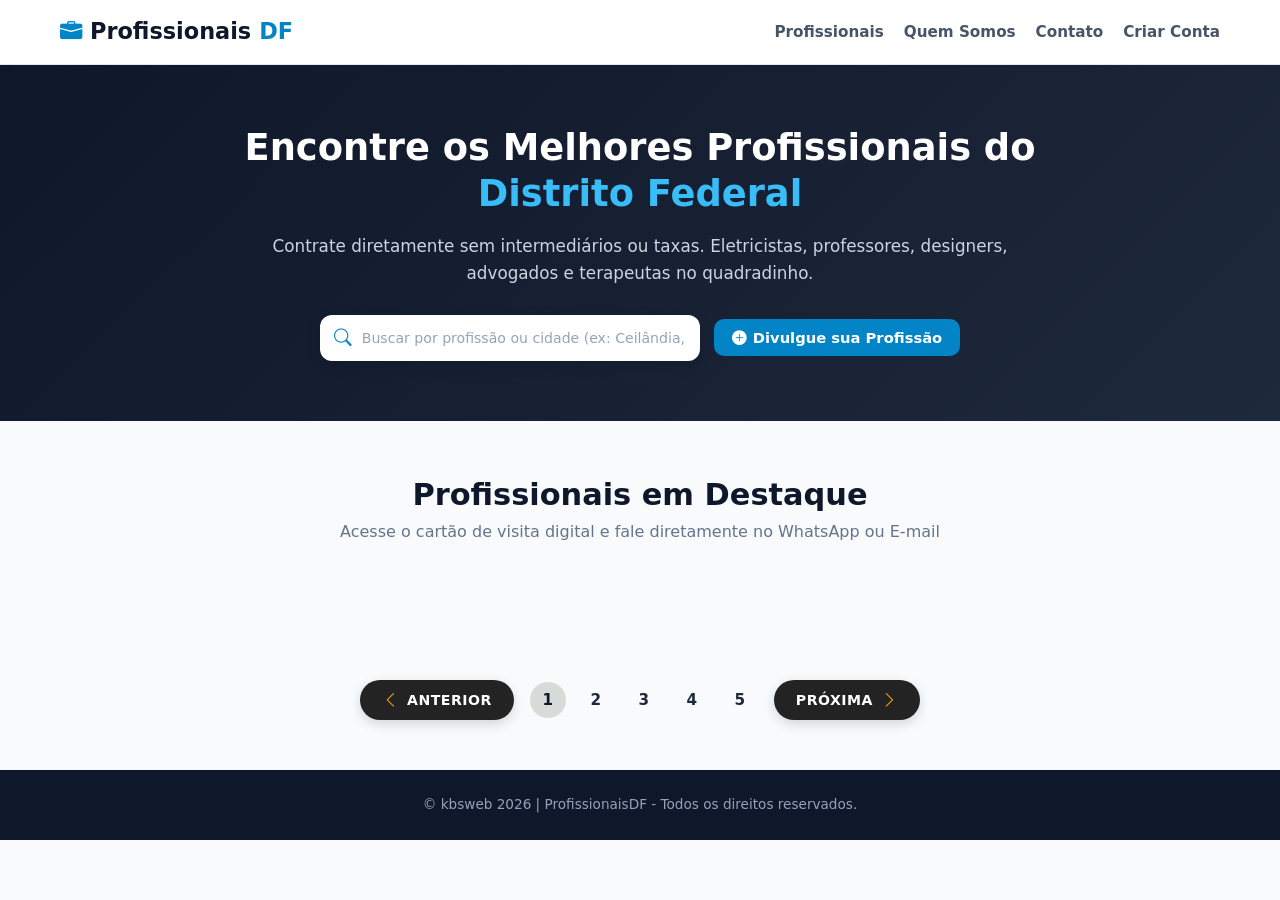
==== index.html @ 4e6435e6 "correção Profissional 04-09-26" ====
<!DOCTYPE html>
<html lang="pt-BR">
<head>
  <meta charset="UTF-8">
  <meta name="viewport" content="width=device-width, initial-scale=1.0">
  <title>ProfissionaisDF - Cartão de Visita e Serviços no Distrito Federal</title>
  
  <!-- Desativa a requisição automática de favicon para eliminar o erro 404 no console -->
  <link rel="icon" href="data:,">
  
  <!-- Ícones Bootstrap -->
  <link rel="stylesheet" href="https://cdn.jsdelivr.net/npm/bootstrap-icons@1.11.3/font/bootstrap-icons.min.css">
  
  <!-- CSS Principal -->
  <link rel="stylesheet" href="./style.css">
  
</head>
<body>

  <!-- ================= HEADER / NAVBAR ================= -->
  <header class="main-header">
    <div class="nav-container">
      <a href="#" class="brand-logo">
        <i class="bi bi-briefcase-fill"></i> Profissionais<span>DF</span>
      </a>

      <!-- Botão Hambúrguer (Mobile) -->
      <button class="hamburger-btn" id="hamburgerBtn" aria-label="Abrir Menu">
        <i class="bi bi-list"></i>
      </button>

      <!-- Navegação Principal -->
      <nav class="nav-menu" id="navMenu">
        <button class="close-menu-btn" id="closeMenuBtn" aria-label="Fechar Menu">✕</button>
        <ul class="nav-links">
          <li><a href="#vitrine">Profissionais</a></li>
          <li><a href="#quem-somos">Quem Somos</a></li>
          <li><a href="#contato">Contato</a></li>
          <li><a href="javascript:void(0)" id="openRegisterModalBtn" class="nav-auth-link">Criar Conta</a></li>
        </ul>
        <!--<button class="btn-primary-publish" id="openPublishModalBtn">
          <i class="bi bi-plus-circle-fill"></i> Divulgue sua Profissão
        </button>---------->
      </nav>
    </div>
  </header>

  <!-- Overlay para fechar menu no mobile -->
  <div class="menu-backdrop" id="menuBackdrop"></div>

  <!-- ================= HERO SECTION ================= -->
  <section class="hero-section">
    <div class="hero-content">
      <h1>Encontre os Melhores Profissionais do <span>Distrito Federal</span></h1>
      <p>Contrate diretamente sem intermediários ou taxas. Eletricistas, professores, designers, advogados e terapeutas no quadradinho.</p>
      <div class="hero-actions">
       <div class="hero-search-box">
          <i class="bi bi-search"></i>
          <!-- Campo de busca atualizado para orientar busca por profissão ou região do DF -->
          <input type="text" id="filtroProfissaoInput" placeholder="Buscar por profissão ou cidade (ex: Ceilândia, Eletricista...)" autocomplete="off">
          <button type="button" id="limparBuscaBtn" class="hero-search-clear" style="display: none;" title="Limpar busca">✕</button>
        </div>
        <button class="btn-primary-publish" id="openPublishModalBtn">
          <i class="bi bi-plus-circle-fill"></i> Divulgue sua Profissão
        </button>
      </div>
    </div>
  </section>

  <!-- ================= SEÇÃO DE CARDS / VITRINE ================= -->
  <main class="main-content" id="vitrine">
    <div class="section-title">
      <h2>Profissionais em Destaque</h2>
      <p>Acesse o cartão de visita digital e fale diretamente no WhatsApp ou E-mail</p>
    </div>

    
    <div class="cards-grid" id="cardsGrid">
 <!-- OS CARDS de Cartões APARECEM AQUI DENTRO  -->
    </div>
  </main>
  <!-- ================= PAGINAÇÃO NO FINAL DA PÁGINA ================= -->
  <div class="pagination-container" style="margin-bottom: 50px;">
    <button class="pagination-btn nav-btn" aria-label="Página anterior">
      <i class="bi bi-chevron-left"></i> ANTERIOR
    </button>

    <div class="pagination-pages">
      <button class="page-num active">1</button>
      <button class="page-num">2</button>
      <button class="page-num">3</button>
      <button class="page-num">4</button>
      <button class="page-num">5</button>
    </div>

    <button class="pagination-btn nav-btn" aria-label="Próxima página">
      PRÓXIMA <i class="bi bi-chevron-right"></i>
    </button>
  </div>

  <!-- ================= MODAL DE DIVULGAÇÃO ================= -->
  <div class="modal-overlay" id="publishModal">
    <div class="modal-card">
      <button class="modal-close-btn" id="closePublishModalBtn">✕</button>
      
      <div class="modal-header">
        <i class="bi bi-card-heading"></i>
        <h3>Divulgue sua profissão</h3>
        <p>Preencha os dados abaixo para gerar seu cartão de visita na página principal.</p>
      </div>


<form id="publishForm" class="publish-form-list">
        <!-- Topo: Caixa tracejada com Câmera e Botão Escolher Foto -->
        <div class="upload-dashed-box">
          <div class="upload-avatar-circle">
            <img id="uploadPreviewImg" src="" alt="Prévia" style="display: none;">
            <i class="bi bi-camera" id="uploadPlaceholderIcon"></i>
          </div>
          <label for="fotoInput" class="btn-blue-choose">
            <i class="bi bi-upload"></i> Escolher Foto
          </label>
          <input type="file" id="fotoInput" accept="image/*" class="hidden-file-input">
        </div>

        <!-- Lista de Campos com Ícone à esquerda e Linha Inferior -->
        <div class="input-row-item">
          <div class="row-icon-box">
            <i class="bi bi-person"></i>
          </div>
          <div class="row-input-wrap">
            <label for="nomeInput">Nome Completo</label>
            <input type="text" id="nomeInput" placeholder="Digite seu nome completo" required maxlength="40">
          </div>
        </div>

       <div class="input-row-item">
          <div class="row-icon-box">
            <i class="bi bi-calendar-heart"></i>
          </div>
          <div class="row-input-wrap">
            <label for="idadeInput">Idade</label>
            <input type="number" id="idadeInput" placeholder="Ex: 28" required min="16" max="100">
          </div>
        </div>

        <!-- Campo Cidade / Região do DF logo abaixo de Idade -->
   <!-- Campo Cidade com Sistema de Accordion -->
        <div class="input-row-item accordion-item-city">
          <div class="row-icon-box">
            <i class="bi bi-geo-alt"></i>
          </div>
          <div class="row-input-wrap">
            <label for="cidadeInput">Cidade / Região (DF)</label>
            <div class="city-accordion-header" id="cityAccordionHeader">
              <input type="text" id="cidadeInput" placeholder="Selecione sua cidade/região" readonly required>
              <i class="bi bi-chevron-down accordion-arrow" id="cityArrowIcon"></i>
            </div>
            <!-- Gaveta expansível (Accordion) limpa, gerada dinamicamente -->
            <div class="city-accordion-drawer" id="cityAccordionDrawer">
              <div class="city-list-wrapper" id="cityListWrapper"></div>
            </div>
          </div>
        </div>

        <!-- Campo Profissão com Sistema de Accordion -->
        <div class="input-row-item accordion-item-city">
          <div class="row-icon-box">
            <i class="bi bi-person-badge"></i>
          </div>
          <div class="row-input-wrap">
            <label for="profissaoInput">Profissão / Serviço</label>
            <div class="city-accordion-header" id="profissaoAccordionHeader">
              <input type="text" id="profissaoInput" placeholder="Selecione sua profissão / serviço" readonly required>
              <i class="bi bi-chevron-down accordion-arrow" id="profissaoArrowIcon"></i>
            </div>
            
            <!-- Gaveta expansível (Accordion de Profissões) -->
            <div class="city-accordion-drawer" id="profissaoAccordionDrawer">
              <div class="city-list-wrapper" id="profissaoListWrapper"></div>
            </div>
          </div>
        </div>

        <div class="input-row-item">
          <div class="row-icon-box">
            <i class="bi bi-envelope"></i>
          </div>
          <div class="row-input-wrap">
            <label for="emailInput">E-mail Profissional</label>
            <input type="email" id="emailInput" placeholder="exemplo@email.com" required>
          </div>
        </div>

       <div class="input-row-item">
          <div class="row-icon-box">
            <i class="bi bi-telephone"></i>
          </div>
          <div class="row-input-wrap">
            <label for="telefoneInput">Telefone ou WhatsApp (DF)</label>
            <input type="tel" id="telefoneInput" placeholder="(61) 9____-____" required maxlength="15">
          </div>
        </div>

        <div class="input-row-item">
          <div class="row-icon-box">
            <i class="bi bi-instagram"></i>
          </div>
          <div class="row-input-wrap">
            <label for="instagramInput">Instagram</label>
            <input type="text" id="instagramInput" placeholder="@seu.perfil">
          </div>
        </div>

        <div class="input-row-item">
          <div class="row-icon-box">
            <i class="bi bi-linkedin"></i>
          </div>
          <div class="row-input-wrap">
            <label for="linkedinInput">LinkedIn ou Site</label>
            <input type="text" id="linkedinInput" placeholder="link ou seu perfil">
          </div>
        </div>

        <button type="submit" class="btn-submit-publish" style="margin-top: 20px;">
          salva
        </button>
      </form>
    </div>
  </div>
  <!-- ================= MODAL DE CADASTRO COM E-MAIL ================= -->
<!-- ================= MODAL DE CADASTRO COM E-MAIL ================= -->
<div class="modal-overlay" id="registerModal">
  <div class="modal-card">
    <button class="modal-close-btn" id="closeRegisterModalBtn" aria-label="Fechar">✕</button>
    
    <div class="modal-header">
      <i class="bi bi-person-check-fill"></i>
      <h3>Crie sua Conta Profissional</h3>
      <p>Faça parte do maior diretório de profissionais do DF. Receba contatos diretos no seu celular.</p>
    </div>

    <form id="registerForm" class="publish-form-list">
      <div class="input-row-item">
        <div class="row-icon-box">
          <i class="bi bi-envelope"></i>
        </div>
        <div class="row-input-wrap">
          <label for="regEmailInput">Seu melhor E-mail</label>
          <input type="email" id="regEmailInput" placeholder="exemplo@email.com" required>
        </div>
      </div>

      <div class="input-row-item">
        <div class="row-icon-box">
          <i class="bi bi-shield-lock"></i>
        </div>
        <div class="row-input-wrap">
          <label for="regSenhaInput">Criar Senha</label>
          <input type="password" id="regSenhaInput" placeholder="Mínimo 6 dígitos" required minlength="6">
        </div>
      </div>

      <button type="submit" class="btn-submit-publish" style="margin-top: 20px;">
        Cadastrar com E-mail
      </button>
    </form>
  </div>
</div>

  <!-- Rodapé -->
 <footer class="main-footer">
  <p>&copy; kbsweb 2026 | ProfissionaisDF - Todos os direitos reservados.</p>
</footer>

<!-- Container do Toast de Notificação -->
  <div id="toastNotification" class="toast-notification">
    <i class="bi bi-exclamation-circle-fill toast-icon"></i>
    <span id="toastMessage" class="toast-message">Por favor, preencha todos os campos obrigatórios.</span>
  </div>
  <!-- Script JS como Módulo ES -->
  <script type="module" src="./main.js"></script>
</body>
</html>
---- style.css ----
/* ================= GERAL / RESET ================= */
* {
  margin: 0;
  padding: 0;
  box-sizing: border-box;
  font-family: 'Poppins', system-ui, -apple-system, BlinkMacSystemFont, sans-serif;
}

body {
  background-color: #f8fafc;
  color: #0f172a;
  line-height: 1.6;
  overflow-x: hidden;
}

/* ================= HEADER E NAVBAR ================= */
.main-header {
  position: sticky;
  top: 0;
  width: 100%;
  background: #ffffff;
  border-bottom: 1px solid #e2e8f0;
  z-index: 1000;
  box-shadow: 0 2px 8px rgba(0, 0, 0, 0.04);
}

.nav-container {
  max-width: 1200px;
  margin: 0 auto;
  padding: 14px 20px;
  display: flex;
  align-items: center;
  justify-content: space-between;
}

.brand-logo {
  font-size: 1.4rem;
  font-weight: 800;
  color: #0f172a;
  text-decoration: none;
  display: flex;
  align-items: center;
  gap: 8px;
}

.brand-logo i {
  color: #0284c7;
}

.brand-logo span {
  color: #0284c7;
}

.main-header .hamburger-btn {
  display: none;
  background: transparent;
  border: none;
  outline: none;
  font-size: 1.85rem;
  color: #0f172a;
  cursor: pointer;
  padding: 0;
}

.nav-menu {
  display: flex;
  align-items: center;
  gap: 24px;
}

.close-menu-btn {
  display: none;
}

.nav-links {
  list-style: none;
  display: flex;
  align-items: center;
  gap: 20px;
}

.nav-links a {
  text-decoration: none;
  color: #475569;
  font-weight: 600;
  font-size: 0.95rem;
  transition: color 0.15s ease;
}

.nav-links a:hover {
  color: #0284c7;
}

.btn-primary-publish {
  background: #0284c7;
  color: #ffffff;
  border: none;
  padding: 10px 18px;
  border-radius: 10px;
  font-weight: 600;
  font-size: 0.92rem;
  cursor: pointer;
  display: inline-flex;
  align-items: center;
  gap: 6px;
  transition: background 0.2s ease, transform 0.1s ease;
}

.btn-primary-publish:hover {
  background: #0369a1;
}

.btn-primary-publish:active {
  transform: scale(0.98);
}

/* ================= HERO SECTION ================= */
.hero-section {
  background: linear-gradient(135deg, #0f172a 0%, #1e293b 100%);
  color: #ffffff;
  padding: 60px 20px;
  text-align: center;
}

.hero-content {
  max-width: 800px;
  margin: 0 auto;
}

.hero-content h1 {
  font-size: 2.3rem;
  font-weight: 800;
  line-height: 1.25;
  margin-bottom: 16px;
}

.hero-content h1 span {
  color: #38bdf8;
}

.hero-content p {
  font-size: 1.05rem;
  color: #cbd5e1;
  margin-bottom: 28px;
}

.hero-actions {
  display: flex;
  justify-content: center;
  gap: 14px;
  flex-wrap: wrap;
}

/* Container que alinha a barra de busca e o botão lado a lado no centro; quebra linha no celular se faltar espaço */
.hero-actions {
  display: flex;
  justify-content: center;
  align-items: center;
  gap: 14px;
  flex-wrap: wrap;
}

/* Caixa branca da busca: define tamanho máximo, cantos arredondados, sombra e alinha os itens internos em linha */
.hero-search-box {
  display: flex;
  align-items: center;
  background: #ffffff;
  border-radius: 12px;
  padding: 4px 14px;
  width: 100%;
  max-width: 380px;
  box-shadow: 0 4px 14px rgba(0, 0, 0, 0.15);
  gap: 10px;
}

/* Ícone de lupa dentro da busca: aplica a cor azul e define o tamanho da fonte */
.hero-search-box i {
  color: #0284c7;
  font-size: 1.1rem;
}

/* Campo de texto: remove bordas padrão, ocupa todo o espaço livre da caixa e define a cor da digitação */
.hero-search-box input {
  border: none;
  outline: none;
  width: 100%;
  font-size: 0.95rem;
  color: #0f172a;
  background: transparent;
  padding: 10px 0;
}

/* Texto de dica temporário (placeholder) do campo de busca: cor cinza clara */
.hero-search-box input::placeholder {
  color: #94a3b8;
  font-size: 0.88rem;
}

/* Botão de 'X' para limpar busca: círculo cinza claro, centraliza o 'X' perfeitamente e não amassa (flex-shrink: 0) */
.hero-search-clear {
  background: #e2e8f0;
  border: none;
  border-radius: 50%;
  width: 22px;
  height: 22px;
  font-size: 0.75rem;
  color: #475569;
  cursor: pointer;
  display: grid;
  place-items: center;
  flex-shrink: 0;
}

/* Efeito ao passar o mouse no 'X': fundo e texto escurecem para indicar que é clicável */
.hero-search-clear:hover {
  background: #cbd5e1;
  color: #0f172a;
}

.btn-hero-secondary {
  background: rgba(255, 255, 255, 0.12);
  color: #ffffff;
  border: 1px solid rgba(255, 255, 255, 0.25);
  padding: 12px 24px;
  border-radius: 10px;
  font-weight: 600;
  cursor: pointer;
  transition: background 0.2s ease;
}

.btn-hero-secondary:hover {
  background: rgba(255, 255, 255, 0.22);
}

/* ================= VITRINE / GRADE DE CARDS ================= */
.main-content {
  max-width: 1200px;
  margin: 0 auto;
  padding: 50px 20px;
}

.section-title {
  text-align: center;
  margin-bottom: 40px;
}

.section-title h2 {
  font-size: 1.9rem;
  color: #0f172a;
  font-weight: 800;
}

.section-title p {
  color: #64748b;
  font-size: 1rem;
}

.cards-grid {
  display: grid;
/* Dá espaço suficiente para acomodar profissões e e-mails longos sem apertar as colunas */
  grid-template-columns: repeat(auto-fill, minmax(340px, 560px));
  gap: 24px;
  justify-content: center;
}

/* ================= O DESIGN DO CARD (REFERÊNCIA) ================= */
/* ================= DESIGN COMPACTO DO CARD (HORIZONTAL 2 COLUNAS) ================= */

/* Card principal: borda arredondada, sombra suave e espaçamento otimizado */
.card-visita {
  display: flex;
  align-items: center;
  background: #ffffff;
  border-radius: 18px;
  padding: 14px 18px;
  box-shadow: 0 4px 16px rgba(0, 0, 0, 0.05);
  gap: 16px;
  border: 1.5px solid #cbd5e1;
  transition: transform 0.2s ease, box-shadow 0.2s ease;
}

.card-visita:hover {
  transform: translateY(-3px);
  box-shadow: 0 8px 22px rgba(0, 0, 0, 0.09);
}

/* Avatar circular do profissional */
.card-avatar {
  flex-shrink: 0;
  width: 96px;
  height: 96px;
  border-radius: 50%;
  overflow: hidden;
  border: 2px solid #f1f5f9;
  box-shadow: 0 2px 6px rgba(0, 0, 0, 0.06);
}

.card-avatar img {
  width: 100%;
  height: 100%;
  object-fit: cover;
  display: block;
}

/* Área de conteúdo ao lado do avatar */
.card-info {
  flex-grow: 1;
  display: flex;
  flex-direction: column;
  min-width: 0;
}

/* Tarja bege para destacar o nome */
.card-header-nome {
  background: #f4efe9;
  padding: 4px 10px;
  border-radius: 6px;
  margin-bottom: 8px;
  display: inline-block;
  align-self: flex-start;
  max-width: 100%;
}

.card-nome {
  margin: 0;
  font-size: 0.92rem;
  font-weight: 700;
  color: #7c583f;
  letter-spacing: 0.8px;
  text-transform: uppercase;
  white-space: nowrap;
  overflow: hidden;
  text-overflow: ellipsis;
}




/* Duas colunas com proporção equilibrada (1.1fr para dados/profissão e 1.2fr para e-mail/contato) */
.card-corpo-colunas {
  display: grid;
  grid-template-columns: 1.1fr 1.2fr;
  gap: 16px;
  align-items: start;
  width: 100%;
}

/* Lista de cada coluna */
.card-coluna {
  list-style: none;
  display: flex;
  flex-direction: column;
  gap: 6px;
}

/* Linha com ícone e texto */
.card-coluna li {
  display: flex;
  align-items: flex-start; /* Alinha o ícone no topo caso o texto quebre em duas linhas */
  gap: 8px;
  font-size: 0.82rem;
  color: #1e293b;
  font-weight: 500;
  line-height: 1.35;
}

/* Ícone alinhado perfeitamente com a primeira linha de texto */
.card-coluna li i {
  font-size: 0.95rem;
  color: #0f172a;
  width: 16px;
  text-align: center;
  flex-shrink: 0;
  margin-top: 2px;
}

/* Links de contato sem truncamento forçado */
.card-coluna a {
  color: inherit;
  text-decoration: none;
  font-size: 0.82rem;
  word-break: break-word; /* Se o e-mail for excessivamente grande, quebra suavemente sem vazar */
}

.card-coluna a:hover {
  color: #0284c7;
  text-decoration: underline;
}

/* Permite que profissões extensas quebrem linha naturalmente em vez de cortar com reticências */
.texto-cortado {
  white-space: normal; /* Remove a trava de linha única */
  word-break: normal;
  display: inline;
}


/* Barra de botões de contato rápido */
.card-social-links {
  display: flex;
  align-items: center;
  gap: 6px;
}

.card-quick-btn {
  display: inline-flex;
  align-items: center;
  justify-content: center;
  width: 26px;
  height: 26px;
  border-radius: 6px;
  background: #f1f5f9;
  color: #334155;
  text-decoration: none;
  font-size: 0.88rem;
  transition: transform 0.15s ease, background 0.15s ease;
}

.card-quick-btn:hover {
  transform: translateY(-2px);
}

.card-quick-btn.zap {
  background: #25d366;
  color: #ffffff;
}

.card-quick-btn.mail {
  background: #0284c7;
  color: #ffffff;
}

.card-quick-btn.insta {
  background: #e1306c;
  color: #ffffff;
}

.card-quick-btn.linkedin {
  background: #0077b5;
  color: #ffffff;
}

/* No desktop a barra mobile fica oculta */
.card-acoes-mobile {
  display: none;
}




/* ================= SEÇÕES INSTITUCIONAIS ================= */
.section-container {
  padding: 50px 20px;
}

.section-container.bg-alt {
  background: #e2e8f0;
}

.section-box {
  max-width: 800px;
  margin: 0 auto;
}

.section-box h2 {
  font-size: 1.6rem;
  margin-bottom: 12px;
  color: #0f172a;
}

.text-center {
  text-align: center;
}



/* ================= MODAL DE DIVULGAÇÃO ================= */
.modal-overlay {
  position: fixed;
  inset: 0;
  background: rgba(0, 0, 0, 0.65);
  backdrop-filter: blur(4px);
  display: none;
  align-items: center;
  justify-content: center;
  z-index: 2000;
  padding: 20px;
}

.modal-overlay.open {
  display: flex;
}

.modal-card {
  background: #ffffff;
  width: 100%;
  max-width: 480px;
  border-radius: 20px;
  padding: 26px;
  position: relative;
  box-shadow: 0 16px 40px rgba(0, 0, 0, 0.2);
  max-height: 90vh;
  overflow-y: auto;
}

.modal-close-btn {
  position: absolute;
  top: 16px;
  right: 18px;
  background: #f1f5f9;
  border: none;
  width: 32px;
  height: 32px;
  border-radius: 50%;
  cursor: pointer;
  font-size: 1.1rem;
  display: grid;
  place-items: center;
}

.modal-header {
  text-align: center;
  margin-bottom: 20px;
}

.modal-header i {
  font-size: 2rem;
  color: #0284c7;
}

.modal-header h3 {
  font-size: 1.4rem;
  color: #0f172a;
  margin-top: 6px;
}

.modal-header p {
  color: #64748b;
  font-size: 0.88rem;
}




.btn-submit-publish {
  background: #10b981;
  color: #ffffff;
  border: none;
  padding: 12px;
  border-radius: 10px;
  font-size: 1rem;
  font-weight: 700;
  cursor: pointer;
  margin-top: 8px;
  transition: background 0.2s ease;
}

.btn-submit-publish:hover {
  background: #059669;
}

/* ================= FOOTER ================= */
.main-footer {
  text-align: center;
  padding: 24px;
  background: #0f172a;
  color: #94a3b8;
  font-size: 0.85rem;
}

/* ================= RESPONSIVO MOBILE ================= */
/* ================= MENU SUSPENSO MOBILE (TOP-DOWN) ================= */
@media (max-width: 768px) {
.main-header .hamburger-btn {
    display: flex;
    align-items: center;
    justify-content: center;
    position: relative;
    z-index: 1005;
  }
  /* Esconde o botão 'X' flutuante do modelo lateral antigo */
  .close-menu-btn {
    display: none !important;
  }

/* Menu recolhido no mobile: sem padding vertical, invisível e fora do fluxo de clique sem usar !important */
  .main-header .nav-menu {
    position: absolute;
    top: 100%;
    left: 0;
    width: 100%;
    height: auto;
    background: #ffffff;
    flex-direction: column;
    align-items: stretch;
    padding: 0 24px;
    box-shadow: 0 12px 24px rgba(0, 0, 0, 0.1);
    border-bottom: 2px solid #e2e8f0;
    max-height: 0;
    overflow: hidden;
    opacity: 0;
    visibility: hidden;
    pointer-events: none;
    transform: translateY(-12px);
    transition: max-height 0.5s cubic-bezier(0.25, 1, 0.5, 1), 
                opacity 0.35s ease, 
                transform 0.4s ease,
                padding 0.4s ease,
                visibility 0.4s;
    z-index: 999;
  }

  /* Menu expandido: ganha visibilidade, padding completo e altura permitida */
  .main-header .nav-menu.open {
    max-height: 480px;
    opacity: 1;
    visibility: visible;
    pointer-events: auto;
    transform: translateY(0);
    padding: 20px 24px 28px 24px;
  }

  .nav-links {
    flex-direction: column;
    align-items: stretch;
    width: 100%;
    gap: 0;
    margin-bottom: 18px;
  }

  .nav-links li {
    width: 100%;
    border-bottom: 1px solid #f1f5f9;
  }

  .nav-links a {
    display: block;
    padding: 14px 4px;
    font-size: 1rem;
    font-weight: 600;
    color: #1e293b;
    width: 100%;
  }

  .btn-primary-publish {
    width: 100%;
    justify-content: center;
    padding: 12px;
    font-size: 1rem;
  }

  /* Backdrop suave abaixo do menu suspenso */
  .menu-backdrop {
    display: none;
    position: fixed;
    top: 60px; /* Começa abaixo do header */
    left: 0;
    right: 0;
    bottom: 0;
    background: rgba(0, 0, 0, 0.4);
    backdrop-filter: blur(2px);
    z-index: 998;
  }

  .menu-backdrop.open {
    display: block;
  }


/* Espaçamento reduzido no container da vitrine mobile */
  .main-content {
    padding: 24px 8px;
    width: 100%;
    box-sizing: border-box;
    overflow-x: hidden;
  }

  /* Grid seguro de 2 colunas: o minmax(0, 1fr) força a divisão em 50% sem deixar o conteúdo estourar a tela */
  .cards-grid {
    grid-template-columns: repeat(2, minmax(0, 1fr));
    gap: 8px;
    padding: 0;
    width: 100%;
    box-sizing: border-box;
  }

  /* Cartão vertical com largura contida */
  .card-visita {
    flex-direction: column;
    align-items: center;
    text-align: center;
    padding: 10px 6px;
    border-radius: 12px;
    gap: 6px;
    width: 100%;
    min-width: 0;
    box-sizing: border-box;
  }

  /* Avatar com tamanho fixo em 54px para caber em qualquer celular sem conflito */
  .card-avatar {
    width: 54px;
    height: 54px;
    min-width: 54px;
    max-width: 54px;
    margin: 0 auto;
    border-width: 2px;
  }

  .card-info {
    width: 100%;
    min-width: 0;
    align-items: center;
  }

  /* Tarja bege contida: não deixa o nome ultrapassar os limites do card */
  .card-header-nome {
    align-self: stretch;
    padding: 2px 4px;
    margin-bottom: 4px;
    width: 100%;
    box-sizing: border-box;
    overflow: hidden;
  }

  /* Corta nomes muito compridos com reticências para não empurrar as bordas */
  .card-nome {
    font-size: 0.72rem;
    letter-spacing: 0.2px;
    white-space: nowrap;
    overflow: hidden;
    text-overflow: ellipsis;
    display: block;
    width: 100%;
  }

  /* Coluna única vertical dentro do card */
  .card-corpo-colunas {
    grid-template-columns: 1fr;
    gap: 4px;
    width: 100%;
    min-width: 0;
  }

  .card-coluna {
    gap: 4px;
    width: 100%;
    min-width: 0;
  }

  /* Alinhamento à esquerda para manter a linha reta dos ícones */
  .card-coluna li {
    display: flex;
    align-items: flex-start;
    justify-content: flex-start;
    text-align: left;
    font-size: 0.74rem;
    gap: 5px;
    width: 100%;
    min-width: 0;
    padding: 0 2px;
    box-sizing: border-box;
  }

  /* Ícone fixo em 14px */
  .card-coluna li i {
    font-size: 0.85rem;
    width: 14px;
    min-width: 14px;
    text-align: center;
    margin-top: 1px;
    flex-shrink: 0;
  }

  /* Altura padronizada para a profissão (iguala o tamanho dos dois cards lado a lado) */
  .item-profissao-destaque {
    font-weight: 600;
    color: #0284c7;
    min-height: 32px;
    line-height: 1.2;
    overflow: hidden;
  }

  /* Esconde e-mails e telefones por extenso na visualização mobile */
  .coluna-contatos-desktop {
    display: none;
  }

  /* Barra de botões de contato com quebra flexível caso haja mais de 3 ícones */
  .card-acoes-mobile {
    display: flex;
    justify-content: center;
    align-items: center;
    gap: 4px;
    flex-wrap: wrap;
    margin-top: 6px;
    padding-top: 6px;
    border-top: 1px dashed #e2e8f0;
    width: 100%;
  }

  .card-acoes-mobile .card-quick-btn {
    width: 26px;
    height: 26px;
    font-size: 0.8rem;
  }

  .hero-content h1 {
    font-size: 1.7rem;
  }
}



/* ================= NOVO UPLOAD ESTILIZADO DE FOTO ================= */


.hidden-file-input {
  display: none !important;
}

/* ================= LINHA DE REDES SOCIAIS NOS CARDS ================= */

.card-social-btn {
  display: inline-flex;
  align-items: center;
  justify-content: center;
  width: 28px;
  height: 28px;
  border-radius: 50%;
  background: #f1f5f9;
  color: #334155;
  text-decoration: none;
  font-size: 0.95rem;
  transition: background 0.15s ease, color 0.15s ease, transform 0.1s ease;
}

.card-social-btn:hover {
  transform: translateY(-2px);
}

.card-social-btn.insta:hover {
  background: #e1306c;
  color: #ffffff;
}

.card-social-btn.linkedin:hover {
  background: #0077b5;
  color: #ffffff;
}

.card-social-btn.web:hover {
  background: #0284c7;
  color: #ffffff;
}


/* ================= NOVO ESTILO DO MODAL (IDÊNTICO À IMAGEM) ================= */

/* Caixa tracejada do topo com cantos arredondados */
.upload-dashed-box {
  border: 1.5px dashed #cbd5e1;
  border-radius: 16px;
  padding: 16px 20px;
  display: flex;
  align-items: center;
  gap: 20px;
  background: #ffffff;
  margin-top: 8px;
  margin-bottom: 12px;
}

.upload-avatar-circle {
  width: 60px;
  height: 60px;
  min-width: 60px;
  border-radius: 50%;
  background: #eef2f6;
  border: 2px solid #e2e8f0;
  display: flex;
  align-items: center;
  justify-content: center;
  overflow: hidden;
}

.upload-avatar-circle img {
  width: 100%;
  height: 100%;
  object-fit: cover;
}

.upload-avatar-circle i {
  font-size: 1.5rem;
  color: #64748b;
}

.btn-blue-choose {
  background: #0284c7;
  color: #ffffff;
  font-weight: 600;
  font-size: 0.92rem;
  padding: 10px 18px;
  border-radius: 10px;
  display: inline-flex;
  align-items: center;
  gap: 8px;
  cursor: pointer;
  box-shadow: 0 2px 6px rgba(2, 132, 199, 0.25);
  transition: background 0.15s ease;
}

.btn-blue-choose:hover {
  background: #0369a1;
}

/* Lista de campos com linhas divisórias */
.publish-form-list {
  display: flex;
  flex-direction: column;
}

.input-row-item {
  display: flex;
  align-items: center;
  gap: 16px;
  padding: 14px 4px;
  border-bottom: 1px solid #edf2f7; /* Linha horizontal sutil */
}

/* Ícone quadrado com fundo suave */
.row-icon-box {
  width: 44px;
  height: 44px;
  min-width: 44px;
  background: #f1f4f9;
  border-radius: 12px;
  display: flex;
  align-items: center;
  justify-content: center;
  color: #1e293b;
  font-size: 1.25rem;
}

/* Coluna de texto e campo sem bordas quadradas */
.row-input-wrap {
  display: flex;
  flex-direction: column;
  flex-grow: 1;
  text-align: left;
}

.row-input-wrap label {
  font-size: 0.82rem;
  font-weight: 700;
  color: #334155;
  margin-bottom: 2px;
}

.row-input-wrap input {
  border: none;
  background: transparent;
  padding: 4px 0;
  font-size: 0.95rem;
  color: #0f172a;
  outline: none;
  width: 100%;
}

.row-input-wrap input::placeholder {
  color: #94a3b8;
  font-weight: 400;
  font-size: 0.88rem;
}

.row-input-wrap input:focus {
  border: none;
  outline: none;
}

/* ================= PAGINAÇÃO ESTILO REFERÊNCIA ================= */
.pagination-container {
  display: flex;
  align-items: center;
  justify-content: center;
  gap: 16px;
  margin-top: 45px;
  flex-wrap: wrap;
}

/* Botões ANTERIOR e PRÓXIMA (pretos e ovais) */
.pagination-btn.nav-btn {
  background: #232323;
  color: #ffffff;
  border: none;
  border-radius: 50px;
  padding: 10px 22px;
  font-size: 0.88rem;
  font-weight: 800;
  letter-spacing: 0.5px;
  cursor: pointer;
  display: inline-flex;
  align-items: center;
  gap: 8px;
  box-shadow: 0 4px 12px rgba(0, 0, 0, 0.15);
  transition: background 0.2s ease, transform 0.1s ease;
}

.pagination-btn.nav-btn:hover {
  background: #111111;
  transform: translateY(-1px);
}

.pagination-btn.nav-btn:active {
  transform: scale(0.97);
}

/* Seta amarela destacada */
.pagination-btn.nav-btn i {
  color: #f59e0b;
  font-size: 1.05rem;
  font-weight: 900;
}

/* Lista de Números */
.pagination-pages {
  display: flex;
  align-items: center;
  gap: 12px;
}

.page-num {
  background: transparent;
  border: none;
  font-size: 0.95rem;
  font-weight: 700;
  color: #1e293b;
  width: 36px;
  height: 36px;
  border-radius: 50%;
  display: flex;
  align-items: center;
  justify-content: center;
  cursor: pointer;
  transition: background 0.15s ease, color 0.15s ease;
}

.page-num:hover:not(.active) {
  background: #e2e8f0;
}

/* Página Selecionada (Bolinha cinza da imagem) */
.page-num.active {
  background: #d8dcd8;
  color: #0f172a;
  cursor: default;
}

/* Ajustes no mobile para não amontoar */
/* ================= PAGINAÇÃO RESPONSIVA PARA QUALQUER MOBILE ================= */
@media (max-width: 520px) {
  .pagination-container {
    gap: 6px;
    padding: 0 10px;
    width: 100%;
    box-sizing: border-box;
  }

  .pagination-pages {
    gap: 4px;
  }

  /* Redução equilibrada das bolinhas dos números */
  .page-num {
    width: 28px;
    height: 28px;
    font-size: 0.82rem;
  }

  /* Botões anterior/próxima adaptados para mobile */
  .pagination-btn.nav-btn {
    padding: 7px 12px;
    font-size: 0.72rem;
    gap: 4px;
    white-space: nowrap;
  }

  .pagination-btn.nav-btn i {
    font-size: 0.85rem;
  }
}

/* Telas ultra-estreitas (até 360px) */
@media (max-width: 360px) {
  .pagination-container {
    gap: 4px;
  }

  .pagination-pages {
    gap: 2px;
  }

  .page-num {
    width: 26px;
    height: 26px;
    font-size: 0.75rem;
  }

  .pagination-btn.nav-btn {
    padding: 6px 10px;
    font-size: 0.68rem;
  }
}

/* ================= ACCORDION DE CIDADES ================= */
.accordion-item-city {
  align-items: flex-start !important;
}

.city-accordion-header {
  display: flex;
  align-items: center;
  justify-content: space-between;
  cursor: pointer;
  width: 100%;
}

.city-accordion-header input {
  cursor: pointer;
}

.accordion-arrow {
  color: #64748b;
  font-size: 0.85rem;
  transition: transform 0.25s ease;
  pointer-events: none;
}

.accordion-arrow.open {
  transform: rotate(180deg);
}

.city-accordion-drawer {
  max-height: 0;
  overflow: hidden;
  transition: max-height 0.3s cubic-bezier(0.4, 0, 0.2, 1);
  width: 100%;
}

.city-accordion-drawer.open {
  max-height: 180px;
  overflow-y: auto;
  margin-top: 8px;
  border-top: 1px dashed #e2e8f0;
  overscroll-behavior: contain; /* Trava o scroll 100% dentro da lista */
}

.city-list-wrapper {
  display: flex;
  flex-direction: column;
  padding: 4px 0;
}

.city-option {
  text-align: left;
  background: transparent;
  border: none;
  padding: 8px 10px;
  font-size: 0.88rem;
  color: #334155;
  border-radius: 6px;
  cursor: pointer;
  transition: background 0.15s ease, color 0.15s ease;
}

.city-option:hover {
  background: #e2e8f0;
  color: #0284c7;
  font-weight: 600;
}

/* ================= SHOW TOAST NOTIFICATION ================= */
.toast-notification {
  position: fixed;
  bottom: 24px;
  right: 24px;
  background: #0f172a;
  color: #ffffff;
  padding: 14px 20px;
  border-radius: 12px;
  box-shadow: 0 10px 30px rgba(0, 0, 0, 0.25);
  display: flex;
  align-items: center;
  gap: 12px;
  z-index: 3000;
  border-left: 4px solid #ef4444; /* Borda vermelha de atenção */
  opacity: 0;
  pointer-events: none;
  transform: translateY(20px);
  transition: opacity 0.3s ease, transform 0.3s cubic-bezier(0.25, 1, 0.5, 1);
  max-width: 90vw;
}

.toast-notification.show {
  opacity: 1;
  pointer-events: auto;
  transform: translateY(0);
}

.toast-icon {
  font-size: 1.25rem;
  color: #ef4444;
  flex-shrink: 0;
}

.toast-message {
  font-size: 0.92rem;
  font-weight: 500;
  line-height: 1.4;
}

@media (max-width: 480px) {
  .toast-notification {
    left: 16px;
    right: 16px;
    bottom: 16px;
  }
}
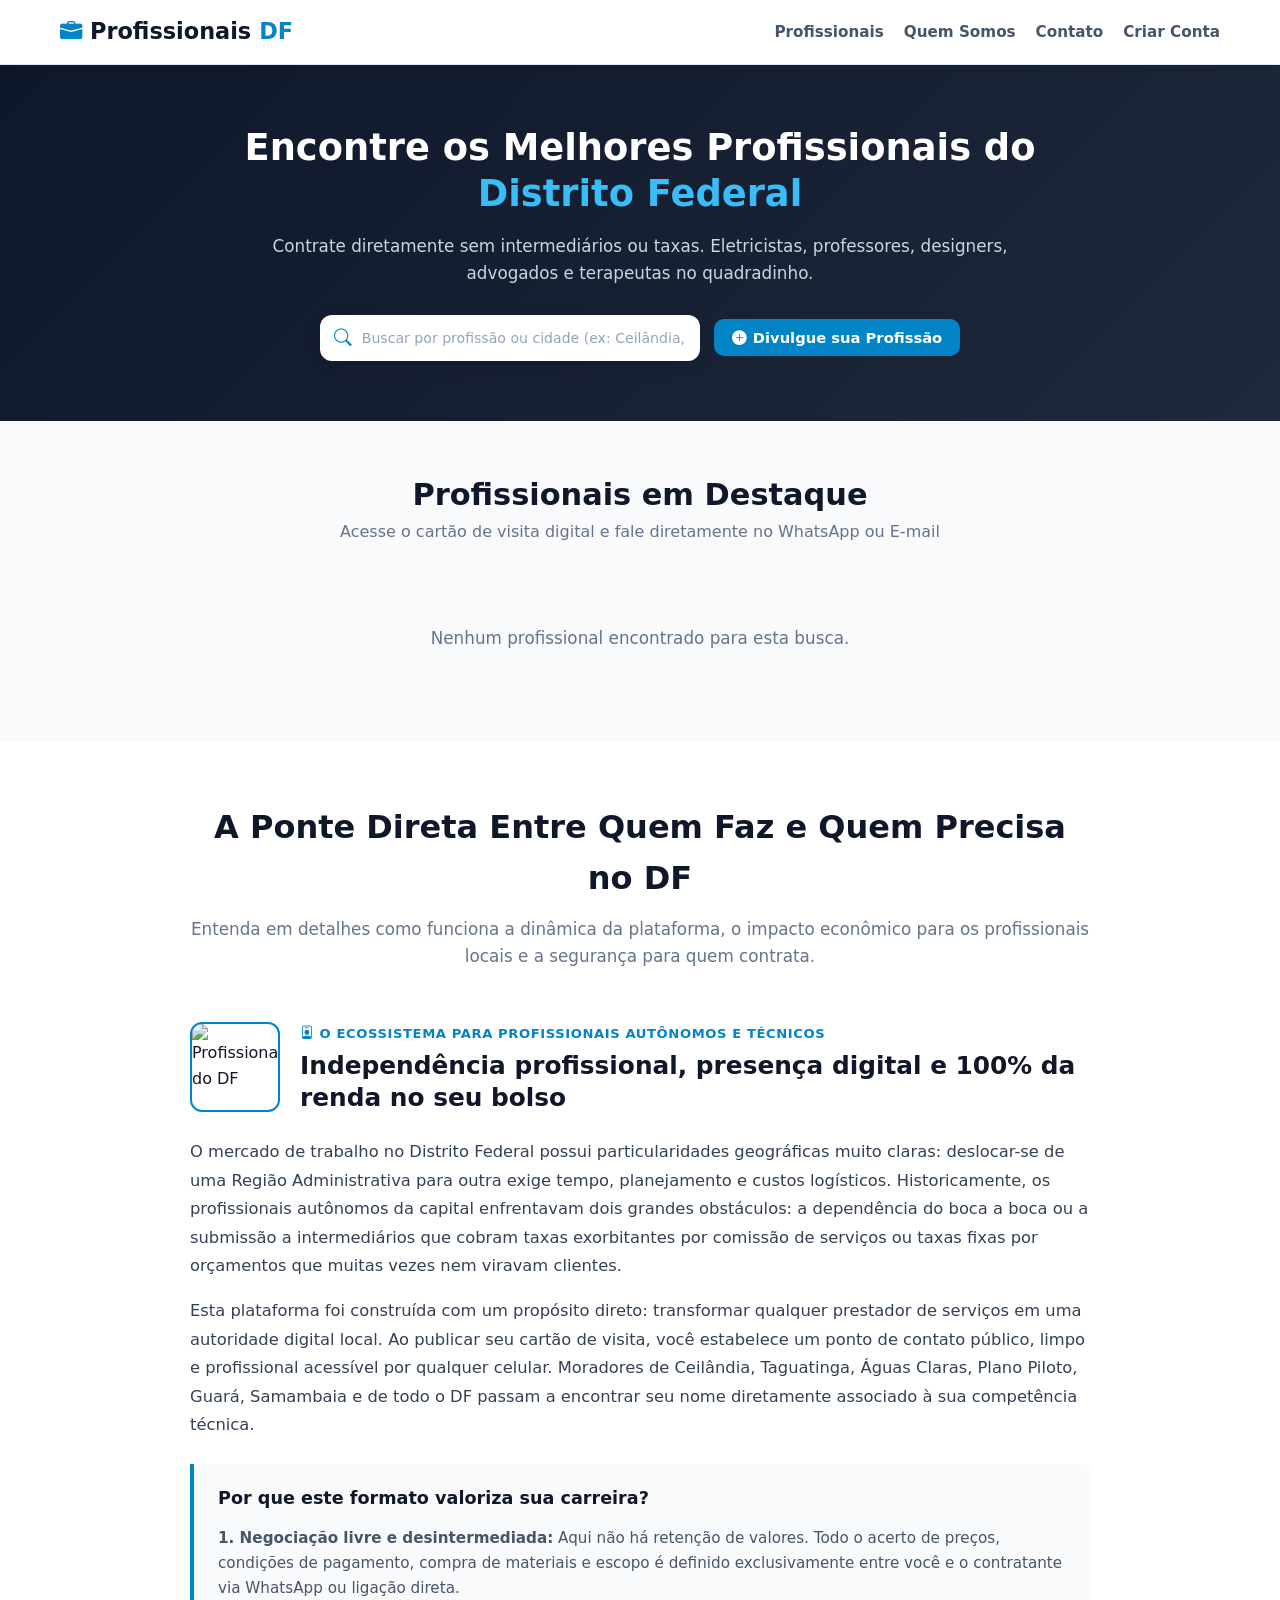
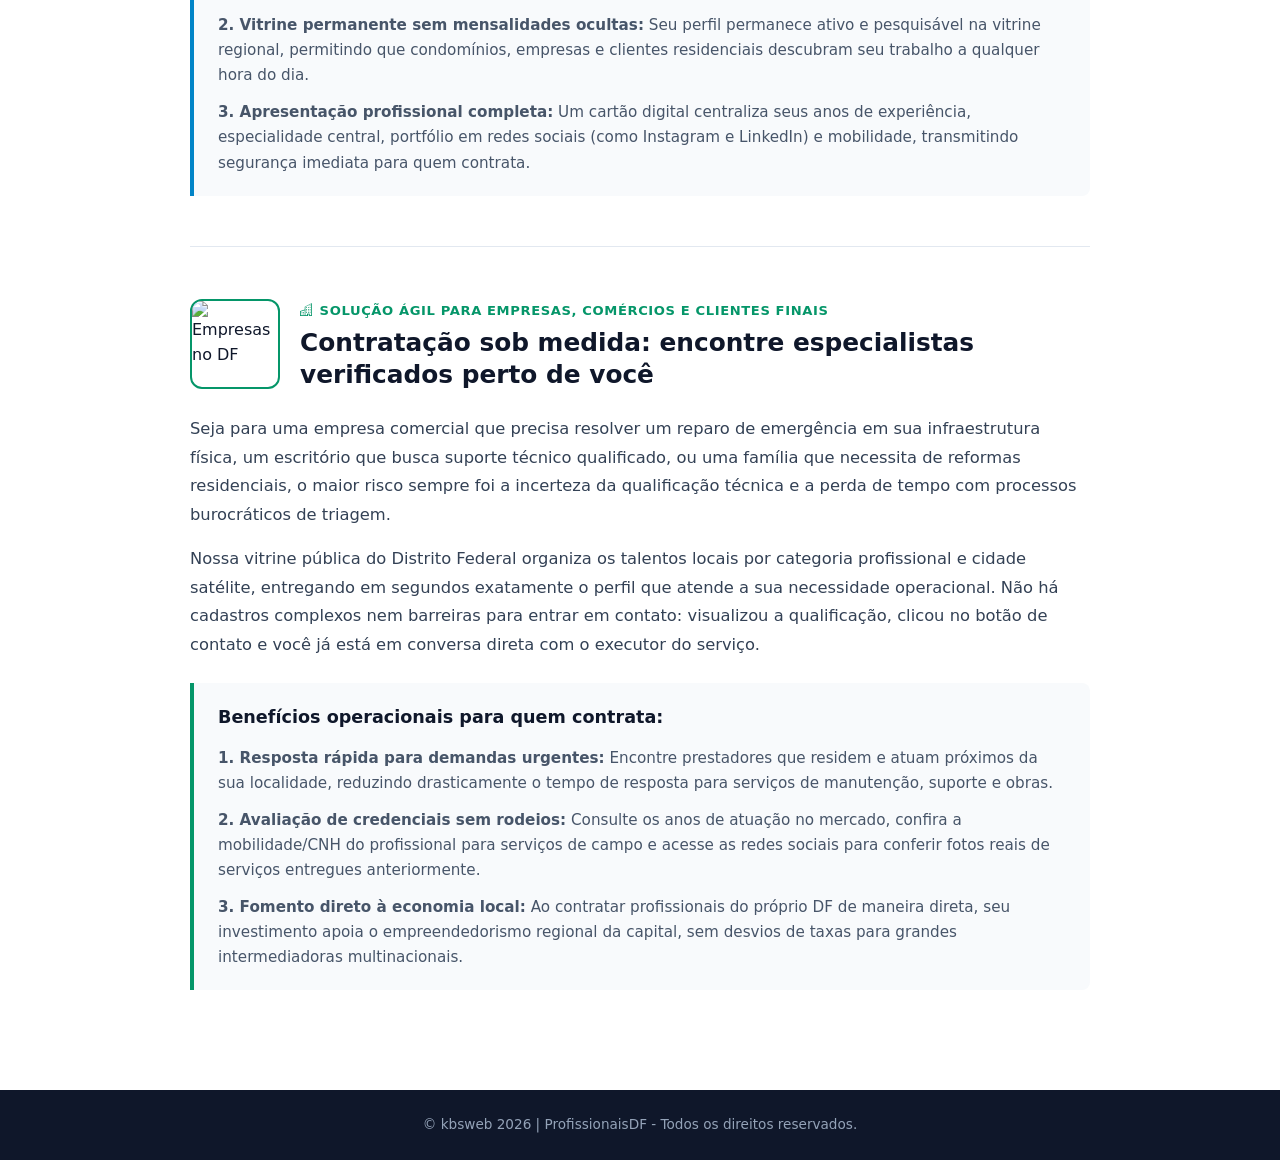
==== commit ca261d9b: "MELHORANDO 05-09-26" ====
--- a/index.html
+++ b/index.html
@@ -67,6 +67,11 @@
     </div>
   </section>
 
+
+
+
+  
+
   <!-- ================= SEÇÃO DE CARDS / VITRINE ================= -->
   <main class="main-content" id="vitrine">
     <div class="section-title">
@@ -80,24 +85,88 @@
     </div>
   </main>
   <!-- ================= PAGINAÇÃO NO FINAL DA PÁGINA ================= -->
-  <div class="pagination-container" style="margin-bottom: 50px;">
-    <button class="pagination-btn nav-btn" aria-label="Página anterior">
+<!-- ================= PAGINAÇÃO DINÂMICA ================= -->
+  <div class="pagination-container" id="paginationContainer" style="margin-bottom: 50px;">
+    <button type="button" class="pagination-btn nav-btn" id="btnPaginaAnterior" aria-label="Página anterior">
       <i class="bi bi-chevron-left"></i> ANTERIOR
     </button>
 
-    <div class="pagination-pages">
-      <button class="page-num active">1</button>
-      <button class="page-num">2</button>
-      <button class="page-num">3</button>
-      <button class="page-num">4</button>
-      <button class="page-num">5</button>
-    </div>
-
-    <button class="pagination-btn nav-btn" aria-label="Próxima página">
+    <div class="pagination-pages" id="paginationPagesList">
+      <!-- Os botões de números das páginas são gerados dinamicamente via JS -->
+    </div>
+
+    <button type="button" class="pagination-btn nav-btn" id="btnPaginaProxima" aria-label="Próxima página">
       PRÓXIMA <i class="bi bi-chevron-right"></i>
     </button>
   </div>
 
+  <!-- ================= SEÇÃO DE CONTEÚDO EDITORIAL (SEM CARDS) ================= -->
+  <section class="how-it-works-section" id="quem-somos">
+    <div class="content-editorial-container">
+      
+      <div class="editorial-main-header">
+        <h2>A Ponte Direta Entre Quem Faz e Quem Precisa no DF</h2>
+        <p>Entenda em detalhes como funciona a dinâmica da plataforma, o impacto econômico para os profissionais locais e a segurança para quem contrata.</p>
+      </div>
+
+      <!-- ARTIGO 1: PARA PROFISSIONAIS -->
+      <article class="editorial-article">
+        <div class="editorial-header-row">
+          <img src="https://images.unsplash.com/photo-1581092160607-ee22621dd758?auto=format&fit=crop&w=300&q=80" alt="Profissional do DF" class="editorial-thumb">
+          <div class="editorial-titles">
+            <span class="editorial-category"><i class="bi bi-person-badge"></i> O Ecossistema para Profissionais Autônomos e Técnicos</span>
+            <h3>Independência profissional, presença digital e 100% da renda no seu bolso</h3>
+          </div>
+        </div>
+
+        <div class="editorial-text-flow">
+          <p>
+            O mercado de trabalho no Distrito Federal possui particularidades geográficas muito claras: deslocar-se de uma Região Administrativa para outra exige tempo, planejamento e custos logísticos. Historicamente, os profissionais autônomos da capital enfrentavam dois grandes obstáculos: a dependência do boca a boca ou a submissão a intermediários que cobram taxas exorbitantes por comissão de serviços ou taxas fixas por orçamentos que muitas vezes nem viravam clientes.
+          </p>
+          <p>
+            Esta plataforma foi construída com um propósito direto: transformar qualquer prestador de serviços em uma autoridade digital local. Ao publicar seu cartão de visita, você estabelece um ponto de contato público, limpo e profissional acessível por qualquer celular. Moradores de Ceilândia, Taguatinga, Águas Claras, Plano Piloto, Guará, Samambaia e de todo o DF passam a encontrar seu nome diretamente associado à sua competência técnica.
+          </p>
+          
+          <div class="editorial-in-depth-block">
+            <h4>Por que este formato valoriza sua carreira?</h4>
+            <p><strong>1. Negociação livre e desintermediada:</strong> Aqui não há retenção de valores. Todo o acerto de preços, condições de pagamento, compra de materiais e escopo é definido exclusivamente entre você e o contratante via WhatsApp ou ligação direta.</p>
+            <p><strong>2. Vitrine permanente sem mensalidades ocultas:</strong> Seu perfil permanece ativo e pesquisável na vitrine regional, permitindo que condomínios, empresas e clientes residenciais descubram seu trabalho a qualquer hora do dia.</p>
+            <p><strong>3. Apresentação profissional completa:</strong> Um cartão digital centraliza seus anos de experiência, especialidade central, portfólio em redes sociais (como Instagram e LinkedIn) e mobilidade, transmitindo segurança imediata para quem contrata.</p>
+          </div>
+        </div>
+      </article>
+
+      <hr class="editorial-divider">
+
+      <!-- ARTIGO 2: PARA EMPRESAS E CONTRATANTES -->
+      <article class="editorial-article">
+        <div class="editorial-header-row">
+          <img src="https://images.unsplash.com/photo-1497366216548-37526070297c?auto=format&fit=crop&w=300&q=80" alt="Empresas no DF" class="editorial-thumb business-border">
+          <div class="editorial-titles">
+            <span class="editorial-category business"><i class="bi bi-buildings"></i> Solução Ágil para Empresas, Comércios e Clientes Finais</span>
+            <h3>Contratação sob medida: encontre especialistas verificados perto de você</h3>
+          </div>
+        </div>
+
+        <div class="editorial-text-flow">
+          <p>
+            Seja para uma empresa comercial que precisa resolver um reparo de emergência em sua infraestrutura física, um escritório que busca suporte técnico qualificado, ou uma família que necessita de reformas residenciais, o maior risco sempre foi a incerteza da qualificação técnica e a perda de tempo com processos burocráticos de triagem.
+          </p>
+          <p>
+            Nossa vitrine pública do Distrito Federal organiza os talentos locais por categoria profissional e cidade satélite, entregando em segundos exatamente o perfil que atende a sua necessidade operacional. Não há cadastros complexos nem barreiras para entrar em contato: visualizou a qualificação, clicou no botão de contato e você já está em conversa direta com o executor do serviço.
+          </p>
+          
+          <div class="editorial-in-depth-block">
+            <h4>Benefícios operacionais para quem contrata:</h4>
+            <p><strong>1. Resposta rápida para demandas urgentes:</strong> Encontre prestadores que residem e atuam próximos da sua localidade, reduzindo drasticamente o tempo de resposta para serviços de manutenção, suporte e obras.</p>
+            <p><strong>2. Avaliação de credenciais sem rodeios:</strong> Consulte os anos de atuação no mercado, confira a mobilidade/CNH do profissional para serviços de campo e acesse as redes sociais para conferir fotos reais de serviços entregues anteriormente.</p>
+            <p><strong>3. Fomento direto à economia local:</strong> Ao contratar profissionais do próprio DF de maneira direta, seu investimento apoia o empreendedorismo regional da capital, sem desvios de taxas para grandes intermediadoras multinacionais.</p>
+          </div>
+        </div>
+      </article>
+
+    </div>
+  </section>
   <!-- ================= MODAL DE DIVULGAÇÃO ================= -->
   <div class="modal-overlay" id="publishModal">
     <div class="modal-card">
@@ -134,13 +203,32 @@
           </div>
         </div>
 
-       <div class="input-row-item">
-          <div class="row-icon-box">
-            <i class="bi bi-calendar-heart"></i>
-          </div>
-          <div class="row-input-wrap">
-            <label for="idadeInput">Idade</label>
-            <input type="number" id="idadeInput" placeholder="Ex: 28" required min="16" max="100">
+ <div class="input-row-item">
+          <div class="row-icon-box">
+            <i class="bi bi-award"></i>
+          </div>
+          <div class="row-input-wrap">
+            <label for="experienciaInput">Tempo de Experiência</label>
+            <input type="number" id="experienciaInput" placeholder="Ex: 5 (anos)" required min="0" max="60">
+          </div>
+        </div>
+
+        <!-- Campo Mobilidade / Condução no DF -->
+    <!-- Campo Carteira de Habilitação com Sistema de Accordion -->
+        <div class="input-row-item accordion-item-city">
+          <div class="row-icon-box">
+            <i class="bi bi-car-front"></i>
+          </div>
+          <div class="row-input-wrap">
+            <label for="cnhInput">Carteira de Habilitação</label>
+            <div class="city-accordion-header" id="cnhAccordionHeader">
+              <input type="text" id="cnhInput" placeholder="Selecione sua mobilidade / CNH" readonly required>
+              <i class="bi bi-chevron-down accordion-arrow" id="cnhArrowIcon"></i>
+            </div>
+            <!-- Gaveta expansível (Accordion de Habilitação) -->
+            <div class="city-accordion-drawer" id="cnhAccordionDrawer">
+              <div class="city-list-wrapper" id="cnhListWrapper"></div>
+            </div>
           </div>
         </div>
 
@@ -181,6 +269,16 @@
             </div>
           </div>
         </div>
+        <!-- Campo Mini Bio / Resumo dos Serviços -->
+        <div class="input-row-item">
+          <div class="row-icon-box">
+            <i class="bi bi-chat-left-text"></i>
+          </div>
+          <div class="row-input-wrap">
+            <label for="bioInput">Resumo dos Serviços (Mini Bio)</label>
+            <input type="text" id="bioInput" placeholder="Ex: Projetos residenciais, reformas e consultoria rápida." maxlength="120">
+          </div>
+        </div>
 
         <div class="input-row-item">
           <div class="row-icon-box">
@@ -229,44 +327,73 @@
     </div>
   </div>
   <!-- ================= MODAL DE CADASTRO COM E-MAIL ================= -->
+
 <!-- ================= MODAL DE CADASTRO COM E-MAIL ================= -->
-<div class="modal-overlay" id="registerModal">
-  <div class="modal-card">
-    <button class="modal-close-btn" id="closeRegisterModalBtn" aria-label="Fechar">✕</button>
-    
-    <div class="modal-header">
-      <i class="bi bi-person-check-fill"></i>
-      <h3>Crie sua Conta Profissional</h3>
-      <p>Faça parte do maior diretório de profissionais do DF. Receba contatos diretos no seu celular.</p>
-    </div>
-
-    <form id="registerForm" class="publish-form-list">
-      <div class="input-row-item">
-        <div class="row-icon-box">
-          <i class="bi bi-envelope"></i>
-        </div>
-        <div class="row-input-wrap">
-          <label for="regEmailInput">Seu melhor E-mail</label>
-          <input type="email" id="regEmailInput" placeholder="exemplo@email.com" required>
-        </div>
+<!-- ================= MODAL ÚNICO GLOBAL (CARTÃO DE VISITA COMPLETO) ================= -->
+  <div class="modal-overlay" id="cartaoModal">
+    <div class="modal-card modal-cartao-detalhe">
+      <button class="modal-close-btn" id="closeCartaoModalBtn" aria-label="Fechar Cartão">✕</button>
+      
+      <div class="cartao-modal-corpo">
+        <div class="cartao-modal-avatar">
+          <img id="modalFoto" src="" alt="Foto Profissional">
+        </div>
+        
+        <h3 id="modalNome" class="cartao-modal-nome"></h3>
+        <h3 id="modalNome" class="cartao-modal-nome"></h3>
+
+        <!-- Bloco que agrupa somente os ícones alinhados entre si -->
+        <div class="cartao-modal-detalhes-bloco">
+          <div class="cartao-modal-profissao">
+            <i class="bi bi-person-workspace"></i>
+            <span id="modalProfissao"></span>
+          </div>
+
+          <div class="cartao-modal-detalhes-lista">
+            <div class="modal-info-linha-item">
+              <i class="bi bi-geo-alt-fill"></i>
+              <span id="modalCidade"></span>
+            </div>
+            <div class="modal-info-linha-item">
+              <i class="bi bi-award-fill"></i>
+              <span id="modalExp"></span>
+            </div>
+            <div class="modal-info-linha-item" id="modalCnhLinha" style="display: none;">
+              <i class="bi bi-car-front-fill"></i>
+              <span id="modalCnh"></span>
+            </div>
+          </div>
+        </div>
+
+
+        <!-- Mini Bio / Resumo exibido no Modal -->
+        <p id="modalBio" class="cartao-modal-bio" style="display: none;"></p>
+      <!-- Botão compacto de WhatsApp -->
+
+      <!-- Botão compacto de WhatsApp -->
+        <a href="#" id="modalZapLink" target="_blank" rel="noopener noreferrer" class="btn-modal-zap-compacto">
+          <i class="bi bi-whatsapp"></i> Chamar no WhatsApp
+        </a>
+
+        <!-- Linha com os canais padronizados no mesmo formato e tamanho -->
+        <div class="cartao-modal-contatos-grid">
+          <a href="#" id="modalMailLink" class="btn-contato-quadrado mail" title="Enviar E-mail">
+            <i class="bi bi-envelope-fill"></i>
+          </a>
+          <a href="#" id="modalInstaLink" target="_blank" rel="noopener noreferrer" class="btn-contato-quadrado insta" title="Instagram" style="display: none;">
+            <i class="bi bi-instagram"></i>
+          </a>
+          <a href="#" id="modalLinkedinLink" target="_blank" rel="noopener noreferrer" class="btn-contato-quadrado linkedin" title="LinkedIn" style="display: none;">
+            <i class="bi bi-linkedin"></i>
+          </a>
+        </div>
+
       </div>
-
-      <div class="input-row-item">
-        <div class="row-icon-box">
-          <i class="bi bi-shield-lock"></i>
-        </div>
-        <div class="row-input-wrap">
-          <label for="regSenhaInput">Criar Senha</label>
-          <input type="password" id="regSenhaInput" placeholder="Mínimo 6 dígitos" required minlength="6">
-        </div>
-      </div>
-
-      <button type="submit" class="btn-submit-publish" style="margin-top: 20px;">
-        Cadastrar com E-mail
-      </button>
-    </form>
+    </div>
   </div>
-</div>
+
+
+
 
   <!-- Rodapé -->
  <footer class="main-footer">
--- a/style.css
+++ b/style.css
@@ -1,1227 +1,452 @@
 /* ================= GERAL / RESET ================= */
-* {
-  margin: 0;
-  padding: 0;
-  box-sizing: border-box;
-  font-family: 'Poppins', system-ui, -apple-system, BlinkMacSystemFont, sans-serif;
-}
-
-body {
-  background-color: #f8fafc;
-  color: #0f172a;
-  line-height: 1.6;
-  overflow-x: hidden;
-}
+* { margin: 0; padding: 0; box-sizing: border-box; font-family: 'Poppins',system-ui,-apple-system,BlinkMacSystemFont,sans-serif; }
+
+body { background-color: #f8fafc; color: #0f172a; line-height: 1.6; overflow-x: hidden; }
 
 /* ================= HEADER E NAVBAR ================= */
-.main-header {
-  position: sticky;
-  top: 0;
-  width: 100%;
-  background: #ffffff;
-  border-bottom: 1px solid #e2e8f0;
-  z-index: 1000;
-  box-shadow: 0 2px 8px rgba(0, 0, 0, 0.04);
-}
-
-.nav-container {
-  max-width: 1200px;
-  margin: 0 auto;
-  padding: 14px 20px;
-  display: flex;
-  align-items: center;
-  justify-content: space-between;
-}
-
-.brand-logo {
-  font-size: 1.4rem;
-  font-weight: 800;
-  color: #0f172a;
-  text-decoration: none;
-  display: flex;
-  align-items: center;
-  gap: 8px;
-}
-
-.brand-logo i {
-  color: #0284c7;
-}
-
-.brand-logo span {
-  color: #0284c7;
-}
-
-.main-header .hamburger-btn {
-  display: none;
-  background: transparent;
-  border: none;
-  outline: none;
-  font-size: 1.85rem;
-  color: #0f172a;
-  cursor: pointer;
-  padding: 0;
-}
-
-.nav-menu {
-  display: flex;
-  align-items: center;
-  gap: 24px;
-}
-
-.close-menu-btn {
-  display: none;
-}
-
-.nav-links {
-  list-style: none;
-  display: flex;
-  align-items: center;
-  gap: 20px;
-}
-
-.nav-links a {
-  text-decoration: none;
-  color: #475569;
-  font-weight: 600;
-  font-size: 0.95rem;
-  transition: color 0.15s ease;
-}
-
-.nav-links a:hover {
-  color: #0284c7;
-}
-
-.btn-primary-publish {
-  background: #0284c7;
-  color: #ffffff;
-  border: none;
-  padding: 10px 18px;
-  border-radius: 10px;
-  font-weight: 600;
-  font-size: 0.92rem;
-  cursor: pointer;
-  display: inline-flex;
-  align-items: center;
-  gap: 6px;
-  transition: background 0.2s ease, transform 0.1s ease;
-}
-
-.btn-primary-publish:hover {
-  background: #0369a1;
-}
-
-.btn-primary-publish:active {
-  transform: scale(0.98);
-}
+.main-header { position: sticky; top: 0; width: 100%; background: #fff; border-bottom: 1px solid #e2e8f0; z-index: 1000; box-shadow: 0 2px 8px rgba(0, 0, 0, 0.04); }
+
+.nav-container { max-width: 1200px; margin: 0 auto; padding: 14px 20px; display: flex; align-items: center; justify-content: space-between; }
+
+.brand-logo { font-size: 1.4rem; font-weight: 800; color: #0f172a; text-decoration: none; display: flex; align-items: center; gap: 8px; }
+
+.brand-logo i { color: #0284c7; }
+
+.brand-logo span { color: #0284c7; }
+
+.main-header .hamburger-btn { display: none; background: transparent; border: none; outline: none; font-size: 1.85rem; color: #0f172a; cursor: pointer; padding: 0; }
+
+.nav-menu { display: flex; align-items: center; gap: 24px; }
+
+.close-menu-btn { display: none; }
+
+.nav-links { list-style: none; display: flex; align-items: center; gap: 20px; }
+
+.nav-links a { text-decoration: none; color: #475569; font-weight: 600; font-size: 0.95rem; transition: color 0.15s ease; }
+
+.nav-links a:hover { color: #0284c7; }
+
+.btn-primary-publish { background: #0284c7; color: #fff; border: none; padding: 10px 18px; border-radius: 10px; font-weight: 600; font-size: 0.92rem; cursor: pointer; display: inline-flex; align-items: center; gap: 6px; transition: background 0.2s ease,transform 0.1s ease; }
+
+.btn-primary-publish:hover { background: #0369a1; }
+
+.btn-primary-publish:active { transform: scale(0.98); }
 
 /* ================= HERO SECTION ================= */
-.hero-section {
-  background: linear-gradient(135deg, #0f172a 0%, #1e293b 100%);
-  color: #ffffff;
-  padding: 60px 20px;
-  text-align: center;
-}
-
-.hero-content {
-  max-width: 800px;
-  margin: 0 auto;
-}
-
-.hero-content h1 {
-  font-size: 2.3rem;
-  font-weight: 800;
-  line-height: 1.25;
-  margin-bottom: 16px;
-}
-
-.hero-content h1 span {
-  color: #38bdf8;
-}
-
-.hero-content p {
-  font-size: 1.05rem;
-  color: #cbd5e1;
-  margin-bottom: 28px;
-}
-
-.hero-actions {
-  display: flex;
-  justify-content: center;
-  gap: 14px;
-  flex-wrap: wrap;
-}
+.hero-section { background: linear-gradient(135deg, #0f172a 0, #1e293b 100%); color: #fff; padding: 60px 20px; text-align: center; }
+
+.hero-content { max-width: 800px; margin: 0 auto; }
+
+.hero-content h1 { font-size: 2.3rem; font-weight: 800; line-height: 1.25; margin-bottom: 16px; }
+
+.hero-content h1 span { color: #38bdf8; }
+
+.hero-content p { font-size: 1.05rem; color: #cbd5e1; margin-bottom: 28px; }
+
+.hero-actions { display: flex; justify-content: center; gap: 14px; flex-wrap: wrap; }
 
 /* Container que alinha a barra de busca e o botão lado a lado no centro; quebra linha no celular se faltar espaço */
-.hero-actions {
-  display: flex;
-  justify-content: center;
-  align-items: center;
-  gap: 14px;
-  flex-wrap: wrap;
-}
+.hero-actions { display: flex; justify-content: center; align-items: center; gap: 14px; flex-wrap: wrap; }
 
 /* Caixa branca da busca: define tamanho máximo, cantos arredondados, sombra e alinha os itens internos em linha */
-.hero-search-box {
-  display: flex;
-  align-items: center;
-  background: #ffffff;
-  border-radius: 12px;
-  padding: 4px 14px;
-  width: 100%;
-  max-width: 380px;
-  box-shadow: 0 4px 14px rgba(0, 0, 0, 0.15);
-  gap: 10px;
-}
+.hero-search-box { display: flex; align-items: center; background: #fff; border-radius: 12px; padding: 4px 14px; width: 100%; max-width: 380px; box-shadow: 0 4px 14px rgba(0, 0, 0, 0.15); gap: 10px; }
 
 /* Ícone de lupa dentro da busca: aplica a cor azul e define o tamanho da fonte */
-.hero-search-box i {
-  color: #0284c7;
-  font-size: 1.1rem;
-}
+.hero-search-box i { color: #0284c7; font-size: 1.1rem; }
 
 /* Campo de texto: remove bordas padrão, ocupa todo o espaço livre da caixa e define a cor da digitação */
-.hero-search-box input {
-  border: none;
-  outline: none;
-  width: 100%;
-  font-size: 0.95rem;
-  color: #0f172a;
-  background: transparent;
-  padding: 10px 0;
-}
+.hero-search-box input { border: none; outline: none; width: 100%; font-size: 0.95rem; color: #0f172a; background: transparent; padding: 10px 0; }
 
 /* Texto de dica temporário (placeholder) do campo de busca: cor cinza clara */
-.hero-search-box input::placeholder {
-  color: #94a3b8;
-  font-size: 0.88rem;
-}
+.hero-search-box input::placeholder { color: #94a3b8; font-size: 0.88rem; }
 
 /* Botão de 'X' para limpar busca: círculo cinza claro, centraliza o 'X' perfeitamente e não amassa (flex-shrink: 0) */
-.hero-search-clear {
-  background: #e2e8f0;
-  border: none;
-  border-radius: 50%;
-  width: 22px;
-  height: 22px;
-  font-size: 0.75rem;
-  color: #475569;
-  cursor: pointer;
-  display: grid;
-  place-items: center;
-  flex-shrink: 0;
-}
+.hero-search-clear { background: #e2e8f0; border: none; border-radius: 50%; width: 22px; height: 22px; font-size: 0.75rem; color: #475569; cursor: pointer; display: grid; place-items: center; flex-shrink: 0; }
 
 /* Efeito ao passar o mouse no 'X': fundo e texto escurecem para indicar que é clicável */
-.hero-search-clear:hover {
-  background: #cbd5e1;
-  color: #0f172a;
-}
-
-.btn-hero-secondary {
-  background: rgba(255, 255, 255, 0.12);
-  color: #ffffff;
-  border: 1px solid rgba(255, 255, 255, 0.25);
-  padding: 12px 24px;
-  border-radius: 10px;
-  font-weight: 600;
-  cursor: pointer;
-  transition: background 0.2s ease;
-}
-
-.btn-hero-secondary:hover {
-  background: rgba(255, 255, 255, 0.22);
-}
+.hero-search-clear:hover { background: #cbd5e1; color: #0f172a; }
+
+.btn-hero-secondary { background: rgba(255, 255, 255, 0.12); color: #fff; border: 1px solid rgba(255, 255, 255, 0.25); padding: 12px 24px; border-radius: 10px; font-weight: 600; cursor: pointer; transition: background 0.2s ease; }
+
+.btn-hero-secondary:hover { background: rgba(255, 255, 255, 0.22); }
 
 /* ================= VITRINE / GRADE DE CARDS ================= */
-.main-content {
-  max-width: 1200px;
-  margin: 0 auto;
-  padding: 50px 20px;
-}
-
-.section-title {
-  text-align: center;
-  margin-bottom: 40px;
-}
-
-.section-title h2 {
-  font-size: 1.9rem;
-  color: #0f172a;
-  font-weight: 800;
-}
-
-.section-title p {
-  color: #64748b;
-  font-size: 1rem;
-}
-
-.cards-grid {
-  display: grid;
-/* Dá espaço suficiente para acomodar profissões e e-mails longos sem apertar as colunas */
-  grid-template-columns: repeat(auto-fill, minmax(340px, 560px));
-  gap: 24px;
-  justify-content: center;
-}
+.main-content { max-width: 1200px; margin: 0 auto; padding: 50px 20px; }
+
+.section-title { text-align: center; margin-bottom: 40px; }
+
+.section-title h2 { font-size: 1.9rem; color: #0f172a; font-weight: 800; }
+
+.section-title p { color: #64748b; font-size: 1rem; }
+
+.cards-grid { display: grid; grid-template-columns: repeat(3, minmax(0, 1fr)); gap: 20px; justify-content: center; }
 
 /* ================= O DESIGN DO CARD (REFERÊNCIA) ================= */
 /* ================= DESIGN COMPACTO DO CARD (HORIZONTAL 2 COLUNAS) ================= */
 
 /* Card principal: borda arredondada, sombra suave e espaçamento otimizado */
-.card-visita {
-  display: flex;
-  align-items: center;
-  background: #ffffff;
-  border-radius: 18px;
-  padding: 14px 18px;
-  box-shadow: 0 4px 16px rgba(0, 0, 0, 0.05);
-  gap: 16px;
-  border: 1.5px solid #cbd5e1;
-  transition: transform 0.2s ease, box-shadow 0.2s ease;
-}
-
-.card-visita:hover {
-  transform: translateY(-3px);
-  box-shadow: 0 8px 22px rgba(0, 0, 0, 0.09);
-}
-
-/* Avatar circular do profissional */
-.card-avatar {
-  flex-shrink: 0;
-  width: 96px;
-  height: 96px;
-  border-radius: 50%;
-  overflow: hidden;
-  border: 2px solid #f1f5f9;
-  box-shadow: 0 2px 6px rgba(0, 0, 0, 0.06);
-}
-
-.card-avatar img {
-  width: 100%;
-  height: 100%;
-  object-fit: cover;
-  display: block;
-}
-
-/* Área de conteúdo ao lado do avatar */
-.card-info {
-  flex-grow: 1;
-  display: flex;
-  flex-direction: column;
-  min-width: 0;
-}
-
-/* Tarja bege para destacar o nome */
-.card-header-nome {
-  background: #f4efe9;
-  padding: 4px 10px;
-  border-radius: 6px;
-  margin-bottom: 8px;
-  display: inline-block;
-  align-self: flex-start;
-  max-width: 100%;
-}
-
-.card-nome {
-  margin: 0;
-  font-size: 0.92rem;
-  font-weight: 700;
-  color: #7c583f;
-  letter-spacing: 0.8px;
-  text-transform: uppercase;
-  white-space: nowrap;
-  overflow: hidden;
-  text-overflow: ellipsis;
-}
-
-
-
-
-/* Duas colunas com proporção equilibrada (1.1fr para dados/profissão e 1.2fr para e-mail/contato) */
-.card-corpo-colunas {
-  display: grid;
-  grid-template-columns: 1.1fr 1.2fr;
-  gap: 16px;
-  align-items: start;
-  width: 100%;
-}
-
-/* Lista de cada coluna */
-.card-coluna {
-  list-style: none;
-  display: flex;
-  flex-direction: column;
-  gap: 6px;
-}
-
-/* Linha com ícone e texto */
-.card-coluna li {
-  display: flex;
-  align-items: flex-start; /* Alinha o ícone no topo caso o texto quebre em duas linhas */
-  gap: 8px;
-  font-size: 0.82rem;
-  color: #1e293b;
-  font-weight: 500;
-  line-height: 1.35;
-}
-
-/* Ícone alinhado perfeitamente com a primeira linha de texto */
-.card-coluna li i {
-  font-size: 0.95rem;
-  color: #0f172a;
-  width: 16px;
-  text-align: center;
-  flex-shrink: 0;
-  margin-top: 2px;
-}
-
-/* Links de contato sem truncamento forçado */
-.card-coluna a {
-  color: inherit;
-  text-decoration: none;
-  font-size: 0.82rem;
-  word-break: break-word; /* Se o e-mail for excessivamente grande, quebra suavemente sem vazar */
-}
-
-.card-coluna a:hover {
-  color: #0284c7;
-  text-decoration: underline;
-}
-
-/* Permite que profissões extensas quebrem linha naturalmente em vez de cortar com reticências */
-.texto-cortado {
-  white-space: normal; /* Remove a trava de linha única */
-  word-break: normal;
-  display: inline;
-}
-
-
-/* Barra de botões de contato rápido */
-.card-social-links {
-  display: flex;
-  align-items: center;
-  gap: 6px;
-}
-
-.card-quick-btn {
-  display: inline-flex;
-  align-items: center;
-  justify-content: center;
-  width: 26px;
-  height: 26px;
-  border-radius: 6px;
-  background: #f1f5f9;
-  color: #334155;
-  text-decoration: none;
-  font-size: 0.88rem;
-  transition: transform 0.15s ease, background 0.15s ease;
-}
-
-.card-quick-btn:hover {
-  transform: translateY(-2px);
-}
-
-.card-quick-btn.zap {
-  background: #25d366;
-  color: #ffffff;
-}
-
-.card-quick-btn.mail {
-  background: #0284c7;
-  color: #ffffff;
-}
-
-.card-quick-btn.insta {
-  background: #e1306c;
-  color: #ffffff;
-}
-
-.card-quick-btn.linkedin {
-  background: #0077b5;
-  color: #ffffff;
-}
-
-/* No desktop a barra mobile fica oculta */
-.card-acoes-mobile {
-  display: none;
-}
-
-
-
+/* Card principal: estrutura de grid com duas metades fluidas */
+.card-visita:hover { transform: translateY(-3px); border-color: #cbd5e1; box-shadow: 0 8px 24px rgba(0, 0, 0, 0.08); }
+
+/* Card principal: agora em fluxo único sem a coluna lateral de contatos */
+.card-visita { display: flex; align-items: center; background: #fff; border-radius: 18px; padding: 16px; box-shadow: 0 4px 16px rgba(0, 0, 0, 0.04); border: 1.5px solid #e2e8f0; transition: transform 0.2s ease,box-shadow 0.2s ease,border-color 0.2s ease; min-height: auto; }
+
+/* Área de Perfil ocupando a largura total */
+.card-perfil-col { display: flex; align-items: center; gap: 14px; padding-right: 0; border-right: none; width: 100%; min-width: 0; }
+
+/* FOTO dentro do card */
+.card-avatar { flex-shrink: 0; width: 85px; height: 85px; min-width: 85px; border-radius: 50%; overflow: hidden; border: 2.5px solid #fff; box-shadow: 0 3px 10px rgba(0, 0, 0, 0.08); }
+
+.card-avatar img { width: 100%; height: 100%; object-fit: cover; object-position: center 20%; display: block; }
+
+.card-dados-pessoais { display: flex; flex-direction: column; gap: 4px; min-width: 0; flex-grow: 1; }
+
+.card-header-nome { background: #f4efe9; padding: 3px 8px; border-radius: 6px; display: inline-block; align-self: flex-start; max-width: 100%; }
+
+.card-nome { margin: 0; font-size: 0.85rem; font-weight: 700; color: #7c583f; letter-spacing: 0.5px; white-space: nowrap; overflow: hidden; text-overflow: ellipsis; display: block; }
+
+/* Linha discreta: Samambaia S • 65 anos */
+/* Linha discreta: Cidade • Experiência sempre visível */
+.card-linha-discreta { display: flex; align-items: center; gap: 4px; font-size: 0.76rem; color: #64748b; min-width: 0; width: 100%; }
+
+.card-linha-discreta .exp-destaque { flex-shrink: 0; /* Impede a experiência de ser espremida ou cortada */ white-space: nowrap; }
+
+.card-linha-discreta .cidade-texto { white-space: nowrap; overflow: hidden; text-overflow: ellipsis; min-width: 0; }
+
+/* Profissão em evidência com suporte a até 2 linhas completas */
+.card-profissao-destaque { display: flex; align-items: flex-start; gap: 6px; font-size: 0.80rem; line-height: 1.25; font-weight: 600; color: #0284c7; min-width: 0; }
+
+.card-profissao-destaque span { display: -webkit-box; -webkit-line-clamp: 2; line-clamp: 2; -webkit-box-orient: vertical; overflow: hidden; word-break: normal; }
+
+.card-profissao-destaque i { font-size: 0.88rem; flex-shrink: 0; margin-top: 1px; }
+
+.card-linha-discreta i { color: #94a3b8; font-size: 0.82rem; }
+
+.separador-bullet { color: #cbd5e1; font-weight: bold; }
+
+/* ================= BOTÃO VER MAIS (ABAIXO DA CIDADE E EXP) ================= */
+.btn-abrir-cartao { margin-top: 6px; align-self: flex-start; background: #0284c7; color: #fff; border: none; border-radius: 8px; padding: 6px 14px; font-size: 0.80rem; font-weight: 600; display: inline-flex; align-items: center; gap: 6px; cursor: pointer; white-space: nowrap; transition: background 0.2s ease,transform 0.1s ease; }
+
+.btn-abrir-cartao:hover { background: #0369a1; transform: translateY(-1px); }
+
+.btn-abrir-cartao:active { transform: scale(0.97); }
 
 /* ================= SEÇÕES INSTITUCIONAIS ================= */
-.section-container {
-  padding: 50px 20px;
-}
-
-.section-container.bg-alt {
-  background: #e2e8f0;
-}
-
-.section-box {
-  max-width: 800px;
-  margin: 0 auto;
-}
-
-.section-box h2 {
-  font-size: 1.6rem;
-  margin-bottom: 12px;
-  color: #0f172a;
-}
-
-.text-center {
-  text-align: center;
-}
-
-
+.section-container { padding: 50px 20px; }
+
+.section-container.bg-alt { background: #e2e8f0; }
+
+.section-box { max-width: 800px; margin: 0 auto; }
+
+.section-box h2 { font-size: 1.6rem; margin-bottom: 12px; color: #0f172a; }
+
+.text-center { text-align: center; }
 
 /* ================= MODAL DE DIVULGAÇÃO ================= */
-.modal-overlay {
-  position: fixed;
-  inset: 0;
-  background: rgba(0, 0, 0, 0.65);
-  backdrop-filter: blur(4px);
-  display: none;
-  align-items: center;
-  justify-content: center;
-  z-index: 2000;
-  padding: 20px;
-}
-
-.modal-overlay.open {
-  display: flex;
-}
-
-.modal-card {
-  background: #ffffff;
-  width: 100%;
-  max-width: 480px;
-  border-radius: 20px;
-  padding: 26px;
-  position: relative;
-  box-shadow: 0 16px 40px rgba(0, 0, 0, 0.2);
-  max-height: 90vh;
-  overflow-y: auto;
-}
-
-.modal-close-btn {
-  position: absolute;
-  top: 16px;
-  right: 18px;
-  background: #f1f5f9;
-  border: none;
-  width: 32px;
-  height: 32px;
-  border-radius: 50%;
-  cursor: pointer;
-  font-size: 1.1rem;
-  display: grid;
-  place-items: center;
-}
-
-.modal-header {
-  text-align: center;
-  margin-bottom: 20px;
-}
-
-.modal-header i {
-  font-size: 2rem;
-  color: #0284c7;
-}
-
-.modal-header h3 {
-  font-size: 1.4rem;
-  color: #0f172a;
-  margin-top: 6px;
-}
-
-.modal-header p {
-  color: #64748b;
-  font-size: 0.88rem;
-}
-
-
-
-
-.btn-submit-publish {
-  background: #10b981;
-  color: #ffffff;
-  border: none;
-  padding: 12px;
-  border-radius: 10px;
-  font-size: 1rem;
-  font-weight: 700;
-  cursor: pointer;
-  margin-top: 8px;
-  transition: background 0.2s ease;
-}
-
-.btn-submit-publish:hover {
-  background: #059669;
-}
+.modal-overlay { position: fixed; inset: 0; background: rgba(0, 0, 0, 0.65); backdrop-filter: blur(4px); display: none; align-items: center; justify-content: center; z-index: 2000; padding: 20px; }
+
+.modal-overlay.open { display: flex; }
+
+.modal-card { background: #fff; width: 100%; max-width: 480px; border-radius: 20px; padding: 26px; position: relative; box-shadow: 0 16px 40px rgba(0, 0, 0, 0.2); max-height: 90vh; overflow-y: auto; }
+
+.modal-close-btn { position: absolute; top: 16px; right: 18px; background: #f1f5f9; border: none; width: 32px; height: 32px; border-radius: 50%; cursor: pointer; font-size: 1.1rem; display: grid; place-items: center; }
+
+.modal-header { text-align: center; margin-bottom: 20px; }
+
+.modal-header i { font-size: 2rem; color: #0284c7; }
+
+.modal-header h3 { font-size: 1.4rem; color: #0f172a; margin-top: 6px; }
+
+.modal-header p { color: #64748b; font-size: 0.88rem; }
+
+.btn-submit-publish { background: #10b981; color: #fff; border: none; padding: 12px; border-radius: 10px; font-size: 1rem; font-weight: 700; cursor: pointer; margin-top: 8px; transition: background 0.2s ease; }
+
+.btn-submit-publish:hover { background: #059669; }
 
 /* ================= FOOTER ================= */
-.main-footer {
-  text-align: center;
-  padding: 24px;
-  background: #0f172a;
-  color: #94a3b8;
-  font-size: 0.85rem;
-}
+.main-footer { text-align: center; padding: 24px; background: #0f172a; color: #94a3b8; font-size: 0.85rem; }
 
 /* ================= RESPONSIVO MOBILE ================= */
 /* ================= MENU SUSPENSO MOBILE (TOP-DOWN) ================= */
+/* Em telas médias/tablets (abaixo de 1024px), divide em 2 cards por linha */
+@media (max-width: 1024px) {
+  .cards-grid { grid-template-columns: repeat(2, minmax(0, 1fr)); }
+}
+
 @media (max-width: 768px) {
-.main-header .hamburger-btn {
-    display: flex;
-    align-items: center;
-    justify-content: center;
-    position: relative;
-    z-index: 1005;
-  }
+  .main-header .hamburger-btn { display: flex; align-items: center; justify-content: center; position: relative; z-index: 1005; }
   /* Esconde o botão 'X' flutuante do modelo lateral antigo */
-  .close-menu-btn {
-    display: none !important;
-  }
-
-/* Menu recolhido no mobile: sem padding vertical, invisível e fora do fluxo de clique sem usar !important */
-  .main-header .nav-menu {
-    position: absolute;
-    top: 100%;
-    left: 0;
-    width: 100%;
-    height: auto;
-    background: #ffffff;
-    flex-direction: column;
-    align-items: stretch;
-    padding: 0 24px;
-    box-shadow: 0 12px 24px rgba(0, 0, 0, 0.1);
-    border-bottom: 2px solid #e2e8f0;
-    max-height: 0;
-    overflow: hidden;
-    opacity: 0;
-    visibility: hidden;
-    pointer-events: none;
-    transform: translateY(-12px);
-    transition: max-height 0.5s cubic-bezier(0.25, 1, 0.5, 1), 
-                opacity 0.35s ease, 
-                transform 0.4s ease,
-                padding 0.4s ease,
-                visibility 0.4s;
-    z-index: 999;
-  }
-
+  .close-menu-btn { display: none!important; }
+  /* Menu recolhido no mobile: sem padding vertical, invisível e fora do fluxo de clique sem usar !important */
+  .main-header .nav-menu { position: absolute; top: 100%; left: 0; width: 100%; height: auto; background: #fff; flex-direction: column; align-items: stretch; padding: 0 24px; box-shadow: 0 12px 24px rgba(0, 0, 0, 0.1); border-bottom: 2px solid #e2e8f0; max-height: 0; overflow: hidden; opacity: 0; visibility: hidden; pointer-events: none; transform: translateY(-12px); transition: max-height 0.5s cubic-bezier(0.25, 1, 0.5, 1),opacity 0.35s ease,transform 0.4s ease,padding 0.4s ease,visibility 0.4s; z-index: 999; }
   /* Menu expandido: ganha visibilidade, padding completo e altura permitida */
-  .main-header .nav-menu.open {
-    max-height: 480px;
-    opacity: 1;
-    visibility: visible;
-    pointer-events: auto;
-    transform: translateY(0);
-    padding: 20px 24px 28px 24px;
-  }
-
-  .nav-links {
-    flex-direction: column;
-    align-items: stretch;
-    width: 100%;
-    gap: 0;
-    margin-bottom: 18px;
-  }
-
-  .nav-links li {
-    width: 100%;
-    border-bottom: 1px solid #f1f5f9;
-  }
-
-  .nav-links a {
-    display: block;
-    padding: 14px 4px;
-    font-size: 1rem;
-    font-weight: 600;
-    color: #1e293b;
-    width: 100%;
-  }
-
-  .btn-primary-publish {
-    width: 100%;
-    justify-content: center;
-    padding: 12px;
-    font-size: 1rem;
-  }
-
+  .main-header .nav-menu.open { max-height: 480px; opacity: 1; visibility: visible; pointer-events: auto; transform: translateY(0); padding: 20px 24px 28px 24px; }
+  .nav-links { flex-direction: column; align-items: stretch; width: 100%; gap: 0; margin-bottom: 18px; }
+  .nav-links li { width: 100%; border-bottom: 1px solid #f1f5f9; }
+  .nav-links a { display: block; padding: 14px 4px; font-size: 1rem; font-weight: 600; color: #1e293b; width: 100%; }
+  .btn-primary-publish { width: 100%; justify-content: center; padding: 12px; font-size: 1rem; }
   /* Backdrop suave abaixo do menu suspenso */
-  .menu-backdrop {
-    display: none;
-    position: fixed;
-    top: 60px; /* Começa abaixo do header */
-    left: 0;
-    right: 0;
-    bottom: 0;
-    background: rgba(0, 0, 0, 0.4);
-    backdrop-filter: blur(2px);
-    z-index: 998;
-  }
-
-  .menu-backdrop.open {
-    display: block;
-  }
-
-
-/* Espaçamento reduzido no container da vitrine mobile */
-  .main-content {
-    padding: 24px 8px;
-    width: 100%;
-    box-sizing: border-box;
-    overflow-x: hidden;
-  }
-
-  /* Grid seguro de 2 colunas: o minmax(0, 1fr) força a divisão em 50% sem deixar o conteúdo estourar a tela */
-  .cards-grid {
-    grid-template-columns: repeat(2, minmax(0, 1fr));
-    gap: 8px;
-    padding: 0;
-    width: 100%;
-    box-sizing: border-box;
-  }
-
-  /* Cartão vertical com largura contida */
-  .card-visita {
-    flex-direction: column;
-    align-items: center;
-    text-align: center;
-    padding: 10px 6px;
-    border-radius: 12px;
-    gap: 6px;
-    width: 100%;
-    min-width: 0;
-    box-sizing: border-box;
-  }
-
-  /* Avatar com tamanho fixo em 54px para caber em qualquer celular sem conflito */
-  .card-avatar {
-    width: 54px;
-    height: 54px;
-    min-width: 54px;
-    max-width: 54px;
-    margin: 0 auto;
-    border-width: 2px;
-  }
-
-  .card-info {
-    width: 100%;
-    min-width: 0;
-    align-items: center;
-  }
-
-  /* Tarja bege contida: não deixa o nome ultrapassar os limites do card */
-  .card-header-nome {
-    align-self: stretch;
-    padding: 2px 4px;
-    margin-bottom: 4px;
-    width: 100%;
-    box-sizing: border-box;
-    overflow: hidden;
-  }
-
-  /* Corta nomes muito compridos com reticências para não empurrar as bordas */
-  .card-nome {
-    font-size: 0.72rem;
-    letter-spacing: 0.2px;
-    white-space: nowrap;
-    overflow: hidden;
-    text-overflow: ellipsis;
-    display: block;
-    width: 100%;
-  }
-
-  /* Coluna única vertical dentro do card */
-  .card-corpo-colunas {
-    grid-template-columns: 1fr;
-    gap: 4px;
-    width: 100%;
-    min-width: 0;
-  }
-
-  .card-coluna {
-    gap: 4px;
-    width: 100%;
-    min-width: 0;
-  }
-
-  /* Alinhamento à esquerda para manter a linha reta dos ícones */
-  .card-coluna li {
-    display: flex;
-    align-items: flex-start;
-    justify-content: flex-start;
-    text-align: left;
-    font-size: 0.74rem;
-    gap: 5px;
-    width: 100%;
-    min-width: 0;
-    padding: 0 2px;
-    box-sizing: border-box;
-  }
-
-  /* Ícone fixo em 14px */
-  .card-coluna li i {
-    font-size: 0.85rem;
-    width: 14px;
-    min-width: 14px;
-    text-align: center;
-    margin-top: 1px;
-    flex-shrink: 0;
-  }
-
-  /* Altura padronizada para a profissão (iguala o tamanho dos dois cards lado a lado) */
-  .item-profissao-destaque {
-    font-weight: 600;
-    color: #0284c7;
-    min-height: 32px;
-    line-height: 1.2;
-    overflow: hidden;
-  }
-
-  /* Esconde e-mails e telefones por extenso na visualização mobile */
-  .coluna-contatos-desktop {
-    display: none;
-  }
-
-  /* Barra de botões de contato com quebra flexível caso haja mais de 3 ícones */
-  .card-acoes-mobile {
-    display: flex;
-    justify-content: center;
-    align-items: center;
-    gap: 4px;
-    flex-wrap: wrap;
-    margin-top: 6px;
-    padding-top: 6px;
-    border-top: 1px dashed #e2e8f0;
-    width: 100%;
-  }
-
-  .card-acoes-mobile .card-quick-btn {
-    width: 26px;
-    height: 26px;
-    font-size: 0.8rem;
-  }
-
-  .hero-content h1 {
-    font-size: 1.7rem;
-  }
-}
-
-
+  .menu-backdrop { display: none; position: fixed; top: 60px; /* Começa abaixo do header */ left: 0; right: 0; bottom: 0; background: rgba(0, 0, 0, 0.4); backdrop-filter: blur(2px); z-index: 998; }
+  .menu-backdrop.open { display: block; }
+  /* Espaçamento reduzido no container da vitrine mobile */
+  .main-content { padding: 24px 8px; width: 100%; box-sizing: border-box; overflow-x: hidden; }
+  /* Grid de 2 cards lado a lado sem vazar a tela */
+  .cards-grid { grid-template-columns: repeat(2, minmax(0, 1fr)); gap: 8px; padding: 0 4px; width: 100%; box-sizing: border-box; }
+  /* Card compacto vertical */
+  .card-visita { display: flex; flex-direction: column; align-items: center; padding: 12px 6px; gap: 8px; width: 100%; min-width: 0; box-sizing: border-box; border-radius: 14px; }
+  /* Área superior (perfil) */
+  /*FOTO dentro do card */
+  /* Foto do card no mobile (tamanho limpo, proporcional e sem !important) */
+  .card-avatar { width: 98px; height: 98px; min-width: 98px; max-width: 98px; border-radius: 50%; overflow: hidden; border: 2.5px solid #fff; box-shadow: 0 3px 8px rgba(0, 0, 0, 0.12); }
+  .card-avatar img { width: 100%; height: 100%; object-fit: cover; object-position: center 20%; display: block; }
+  .card-dados-pessoais { display: flex; flex-direction: column; align-items: flex-start; /* Alinha o bloco de dados à esquerda */ width: 100%; min-width: 0; gap: 4px; padding: 0 4px; /* Margem interna para não colar na borda */ box-sizing: border-box; }
+  /* Tarja do nome centralizada */
+  .card-header-nome { align-self: center; /* Mantém o nome centralizado no topo */ padding: 2px 6px; max-width: 100%; width: 100%; box-sizing: border-box; overflow: hidden; text-align: center; margin-bottom: 2px; }
+  .card-nome { font-size: 0.68rem; letter-spacing: 0.2px; white-space: nowrap; overflow: hidden; text-overflow: ellipsis; display: block; width: 100%; }
+  /* Profissão: alinhada à esquerda com ícone fixo */
+  .card-profissao-destaque { display: flex; align-items: flex-start; justify-content: flex-start; text-align: left; width: 100%; min-width: 0; font-size: 0.79rem; line-height: 1.25; gap: 6px; }
+  .card-profissao-destaque i { font-size: 0.78rem; width: 14px; /* Trava a mesma largura para todos os ícones */ min-width: 14px; text-align: center; flex-shrink: 0; margin-top: 1px; }
+  .card-profissao-destaque span { display: inline; text-align: left; word-break: break-word; }
+  /* Cidade e Idade: alinhados à esquerda na mesma reta do ícone acima */
+  /* Mobile: Cidade e Experiência com quebra fluida e alinhamento impecável */
+  .card-linha-discreta { display: flex; flex-wrap: wrap; align-items: center; justify-content: flex-start; text-align: left; width: 100%; min-width: 0; font-size: 0.72rem; line-height: 1.3; gap: 4px; color: #64748b; }
+  .card-linha-discreta i { font-size: 0.76rem; width: 14px; min-width: 14px; text-align: center; flex-shrink: 0; }
+  .card-linha-discreta .cidade-texto { white-space: nowrap; overflow: hidden; text-overflow: ellipsis; max-width: calc(100% - 20px); }
+  .card-linha-discreta .separador-bullet { display: none; /* Oculta o pontinho no mobile para separar em linha própria */ }
+  .card-linha-discreta .exp-destaque { display: flex; align-items: center; width: 100%; padding-left: 18px; /* Alinha exatamente abaixo do texto da cidade, respeitando o ícone */ font-size: 0.70rem; font-weight: 600; color: #475569; white-space: nowrap; }
+  /* Área de perfil no mobile */
+  .card-perfil-col { display: flex; flex-direction: column; align-items: center; text-align: center; padding: 0; border: none; gap: 6px; width: 100%; min-width: 0; }
+  /* Botão Ver mais alinhado ao centro no card mobile */
+  .btn-abrir-cartao { align-self: center; width: 100%; justify-content: center; padding: 6px 10px; font-size: 0.74rem; margin-top: 6px; }
+  .hero-content h1 { font-size: 1.7rem; }
+}
 
 /* ================= NOVO UPLOAD ESTILIZADO DE FOTO ================= */
-
-
-.hidden-file-input {
-  display: none !important;
-}
+.hidden-file-input { display: none!important; }
 
 /* ================= LINHA DE REDES SOCIAIS NOS CARDS ================= */
 
-.card-social-btn {
-  display: inline-flex;
-  align-items: center;
-  justify-content: center;
-  width: 28px;
-  height: 28px;
-  border-radius: 50%;
-  background: #f1f5f9;
-  color: #334155;
-  text-decoration: none;
-  font-size: 0.95rem;
-  transition: background 0.15s ease, color 0.15s ease, transform 0.1s ease;
-}
-
-.card-social-btn:hover {
-  transform: translateY(-2px);
-}
-
-.card-social-btn.insta:hover {
-  background: #e1306c;
-  color: #ffffff;
-}
-
-.card-social-btn.linkedin:hover {
-  background: #0077b5;
-  color: #ffffff;
-}
-
-.card-social-btn.web:hover {
-  background: #0284c7;
-  color: #ffffff;
-}
-
+.card-social-btn { display: inline-flex; align-items: center; justify-content: center; width: 28px; height: 28px; border-radius: 50%; background: #f1f5f9; color: #334155; text-decoration: none; font-size: 0.95rem; transition: background 0.15s ease,color 0.15s ease,transform 0.1s ease; }
+
+.card-social-btn:hover { transform: translateY(-2px); }
+
+.card-social-btn.insta:hover { background: #e1306c; color: #fff; }
+
+.card-social-btn.linkedin:hover { background: #0077b5; color: #fff; }
+
+.card-social-btn.web:hover { background: #0284c7; color: #fff; }
 
 /* ================= NOVO ESTILO DO MODAL (IDÊNTICO À IMAGEM) ================= */
 
 /* Caixa tracejada do topo com cantos arredondados */
-.upload-dashed-box {
-  border: 1.5px dashed #cbd5e1;
-  border-radius: 16px;
-  padding: 16px 20px;
-  display: flex;
-  align-items: center;
-  gap: 20px;
-  background: #ffffff;
-  margin-top: 8px;
-  margin-bottom: 12px;
-}
-
-.upload-avatar-circle {
-  width: 60px;
-  height: 60px;
-  min-width: 60px;
-  border-radius: 50%;
-  background: #eef2f6;
-  border: 2px solid #e2e8f0;
-  display: flex;
-  align-items: center;
-  justify-content: center;
-  overflow: hidden;
-}
-
-.upload-avatar-circle img {
-  width: 100%;
-  height: 100%;
-  object-fit: cover;
-}
-
-.upload-avatar-circle i {
-  font-size: 1.5rem;
-  color: #64748b;
-}
-
-.btn-blue-choose {
-  background: #0284c7;
-  color: #ffffff;
-  font-weight: 600;
-  font-size: 0.92rem;
-  padding: 10px 18px;
-  border-radius: 10px;
-  display: inline-flex;
-  align-items: center;
-  gap: 8px;
-  cursor: pointer;
-  box-shadow: 0 2px 6px rgba(2, 132, 199, 0.25);
-  transition: background 0.15s ease;
-}
-
-.btn-blue-choose:hover {
-  background: #0369a1;
-}
+.upload-dashed-box { border: 1.5px dashed #cbd5e1; border-radius: 16px; padding: 16px 20px; display: flex; align-items: center; gap: 20px; background: #fff; margin-top: 8px; margin-bottom: 12px; }
+
+.upload-avatar-circle { width: 60px; height: 60px; min-width: 60px; border-radius: 50%; background: #eef2f6; border: 2px solid #e2e8f0; display: flex; align-items: center; justify-content: center; overflow: hidden; }
+
+.upload-avatar-circle img { width: 100%; height: 100%; object-fit: cover; }
+
+.upload-avatar-circle i { font-size: 1.5rem; color: #64748b; }
+
+.btn-blue-choose { background: #0284c7; color: #fff; font-weight: 600; font-size: 0.92rem; padding: 10px 18px; border-radius: 10px; display: inline-flex; align-items: center; gap: 8px; cursor: pointer; box-shadow: 0 2px 6px rgba(2, 132, 199, 0.25); transition: background 0.15s ease; }
+
+.btn-blue-choose:hover { background: #0369a1; }
 
 /* Lista de campos com linhas divisórias */
-.publish-form-list {
-  display: flex;
-  flex-direction: column;
-}
-
-.input-row-item {
-  display: flex;
-  align-items: center;
-  gap: 16px;
-  padding: 14px 4px;
-  border-bottom: 1px solid #edf2f7; /* Linha horizontal sutil */
-}
+.publish-form-list { display: flex; flex-direction: column; }
+
+.input-row-item { display: flex; align-items: center; gap: 16px; padding: 14px 4px; border-bottom: 1px solid #edf2f7; /* Linha horizontal sutil */ }
 
 /* Ícone quadrado com fundo suave */
-.row-icon-box {
-  width: 44px;
-  height: 44px;
-  min-width: 44px;
-  background: #f1f4f9;
-  border-radius: 12px;
-  display: flex;
-  align-items: center;
-  justify-content: center;
-  color: #1e293b;
-  font-size: 1.25rem;
-}
+.row-icon-box { width: 44px; height: 44px; min-width: 44px; background: #f1f4f9; border-radius: 12px; display: flex; align-items: center; justify-content: center; color: #1e293b; font-size: 1.25rem; }
 
 /* Coluna de texto e campo sem bordas quadradas */
-.row-input-wrap {
-  display: flex;
-  flex-direction: column;
-  flex-grow: 1;
-  text-align: left;
-}
-
-.row-input-wrap label {
-  font-size: 0.82rem;
-  font-weight: 700;
-  color: #334155;
-  margin-bottom: 2px;
-}
-
-.row-input-wrap input {
-  border: none;
-  background: transparent;
-  padding: 4px 0;
-  font-size: 0.95rem;
-  color: #0f172a;
-  outline: none;
-  width: 100%;
-}
-
-.row-input-wrap input::placeholder {
-  color: #94a3b8;
-  font-weight: 400;
-  font-size: 0.88rem;
-}
-
-.row-input-wrap input:focus {
-  border: none;
-  outline: none;
-}
+.row-input-wrap { display: flex; flex-direction: column; flex-grow: 1; text-align: left; }
+
+.row-input-wrap label { font-size: 0.82rem; font-weight: 700; color: #334155; margin-bottom: 2px; }
+
+.row-input-wrap input { border: none; background: transparent; padding: 4px 0; font-size: 0.95rem; color: #0f172a; outline: none; width: 100%; }
+
+.row-input-wrap input::placeholder { color: #94a3b8; font-weight: 400; font-size: 0.88rem; }
+
+.row-input-wrap input:focus { border: none; outline: none; }
 
 /* ================= PAGINAÇÃO ESTILO REFERÊNCIA ================= */
-.pagination-container {
-  display: flex;
-  align-items: center;
-  justify-content: center;
-  gap: 16px;
-  margin-top: 45px;
-  flex-wrap: wrap;
-}
+.pagination-container { display: flex; align-items: center; justify-content: center; gap: 16px; margin-top: 45px; flex-wrap: wrap; }
 
 /* Botões ANTERIOR e PRÓXIMA (pretos e ovais) */
-.pagination-btn.nav-btn {
-  background: #232323;
-  color: #ffffff;
-  border: none;
-  border-radius: 50px;
-  padding: 10px 22px;
-  font-size: 0.88rem;
-  font-weight: 800;
-  letter-spacing: 0.5px;
-  cursor: pointer;
-  display: inline-flex;
-  align-items: center;
-  gap: 8px;
-  box-shadow: 0 4px 12px rgba(0, 0, 0, 0.15);
-  transition: background 0.2s ease, transform 0.1s ease;
-}
-
-.pagination-btn.nav-btn:hover {
-  background: #111111;
-  transform: translateY(-1px);
-}
-
-.pagination-btn.nav-btn:active {
-  transform: scale(0.97);
-}
+.pagination-btn.nav-btn { background: #232323; color: #fff; border: none; border-radius: 50px; padding: 10px 22px; font-size: 0.88rem; font-weight: 800; letter-spacing: 0.5px; cursor: pointer; display: inline-flex; align-items: center; gap: 8px; box-shadow: 0 4px 12px rgba(0, 0, 0, 0.15); transition: background 0.2s ease,transform 0.1s ease; }
+
+.pagination-btn.nav-btn:hover { background: #111; transform: translateY(-1px); }
+
+.pagination-btn.nav-btn:active { transform: scale(0.97); }
 
 /* Seta amarela destacada */
-.pagination-btn.nav-btn i {
-  color: #f59e0b;
-  font-size: 1.05rem;
-  font-weight: 900;
-}
+.pagination-btn.nav-btn i { color: #f59e0b; font-size: 1.05rem; font-weight: 900; }
 
 /* Lista de Números */
-.pagination-pages {
-  display: flex;
-  align-items: center;
-  gap: 12px;
-}
-
-.page-num {
-  background: transparent;
-  border: none;
-  font-size: 0.95rem;
-  font-weight: 700;
-  color: #1e293b;
-  width: 36px;
-  height: 36px;
-  border-radius: 50%;
-  display: flex;
-  align-items: center;
-  justify-content: center;
-  cursor: pointer;
-  transition: background 0.15s ease, color 0.15s ease;
-}
-
-.page-num:hover:not(.active) {
-  background: #e2e8f0;
-}
+.pagination-pages { display: flex; align-items: center; gap: 12px; }
+
+.page-num { background: transparent; border: none; font-size: 0.95rem; font-weight: 700; color: #1e293b; width: 36px; height: 36px; border-radius: 50%; display: flex; align-items: center; justify-content: center; cursor: pointer; transition: background 0.15s ease,color 0.15s ease; }
+
+.page-num:hover:not(.active) { background: #e2e8f0; }
 
 /* Página Selecionada (Bolinha cinza da imagem) */
-.page-num.active {
-  background: #d8dcd8;
-  color: #0f172a;
-  cursor: default;
-}
+.page-num.active { background: #d8dcd8; color: #0f172a; cursor: default; }
 
 /* Ajustes no mobile para não amontoar */
 /* ================= PAGINAÇÃO RESPONSIVA PARA QUALQUER MOBILE ================= */
 @media (max-width: 520px) {
-  .pagination-container {
-    gap: 6px;
-    padding: 0 10px;
-    width: 100%;
-    box-sizing: border-box;
-  }
-
-  .pagination-pages {
-    gap: 4px;
-  }
-
+  .pagination-container { gap: 6px; padding: 0 10px; width: 100%; box-sizing: border-box; }
+  .pagination-pages { gap: 4px; }
   /* Redução equilibrada das bolinhas dos números */
-  .page-num {
-    width: 28px;
-    height: 28px;
-    font-size: 0.82rem;
-  }
-
+  .page-num { width: 28px; height: 28px; font-size: 0.82rem; }
   /* Botões anterior/próxima adaptados para mobile */
-  .pagination-btn.nav-btn {
-    padding: 7px 12px;
-    font-size: 0.72rem;
-    gap: 4px;
-    white-space: nowrap;
-  }
-
-  .pagination-btn.nav-btn i {
-    font-size: 0.85rem;
-  }
+  .pagination-btn.nav-btn { padding: 7px 12px; font-size: 0.72rem; gap: 4px; white-space: nowrap; }
+  .pagination-btn.nav-btn i { font-size: 0.85rem; }
 }
 
 /* Telas ultra-estreitas (até 360px) */
 @media (max-width: 360px) {
-  .pagination-container {
-    gap: 4px;
-  }
-
-  .pagination-pages {
-    gap: 2px;
-  }
-
-  .page-num {
-    width: 26px;
-    height: 26px;
-    font-size: 0.75rem;
-  }
-
-  .pagination-btn.nav-btn {
-    padding: 6px 10px;
-    font-size: 0.68rem;
-  }
+  .pagination-container { gap: 4px; }
+  .pagination-pages { gap: 2px; }
+  .page-num { width: 26px; height: 26px; font-size: 0.75rem; }
+  .pagination-btn.nav-btn { padding: 6px 10px; font-size: 0.68rem; }
 }
 
 /* ================= ACCORDION DE CIDADES ================= */
-.accordion-item-city {
-  align-items: flex-start !important;
-}
-
-.city-accordion-header {
-  display: flex;
-  align-items: center;
-  justify-content: space-between;
-  cursor: pointer;
-  width: 100%;
-}
-
-.city-accordion-header input {
-  cursor: pointer;
-}
-
-.accordion-arrow {
-  color: #64748b;
-  font-size: 0.85rem;
-  transition: transform 0.25s ease;
+.accordion-item-city { align-items: flex-start!important; }
+
+.city-accordion-header { display: flex; align-items: center; justify-content: space-between; cursor: pointer; width: 100%; }
+
+.city-accordion-header input { cursor: pointer; }
+
+.accordion-arrow { color: #64748b; font-size: 0.85rem; transition: transform 0.25s ease; pointer-events: none; }
+
+.accordion-arrow.open { transform: rotate(180deg); }
+
+.city-accordion-drawer { max-height: 0; overflow: hidden; transition: max-height 0.3s cubic-bezier(0.4, 0, 0.2, 1); width: 100%; }
+
+.city-accordion-drawer.open { max-height: 180px; overflow-y: auto; margin-top: 8px; border-top: 1px dashed #e2e8f0; overscroll-behavior: contain; /* Trava o scroll 100% dentro da lista */ }
+
+.city-list-wrapper { display: flex; flex-direction: column; padding: 4px 0; }
+
+.city-option { text-align: left; background: transparent; border: none; padding: 8px 10px; font-size: 0.88rem; color: #334155; border-radius: 6px; cursor: pointer; transition: background 0.15s ease,color 0.15s ease; }
+
+.city-option:hover { background: #e2e8f0; color: #0284c7; font-weight: 600; }
+
+/* ================= SHOW TOAST NOTIFICATION ================= */
+.toast-notification { position: fixed; bottom: 24px; right: 24px; background: #0f172a; color: #fff; padding: 14px 20px; border-radius: 12px; box-shadow: 0 10px 30px rgba(0, 0, 0, 0.25); display: flex; align-items: center; gap: 12px; z-index: 3000; border-left: 4px solid #ef4444; /* Borda vermelha de atenção */ opacity: 0; pointer-events: none; transform: translateY(20px); transition: opacity 0.3s ease,transform 0.3s cubic-bezier(0.25, 1, 0.5, 1); max-width: 90vw; }
+
+.toast-notification.show { opacity: 1; pointer-events: auto; transform: translateY(0); }
+
+.toast-icon { font-size: 1.25rem; color: #ef4444; flex-shrink: 0; }
+
+.toast-message { font-size: 0.92rem; font-weight: 500; line-height: 1.4; }
+
+@media (max-width: 480px) {
+  .toast-notification { left: 16px; right: 16px; bottom: 16px; }
+}
+
+/* ================= BOTÃO "VER CARTÃO" NO CARD DA VITRINE ================= */
+.btn-abrir-cartao { background: #0284c7; color: #fff; border: none; border-radius: 8px; padding: 8px 14px; font-size: 0.82rem; font-weight: 600; display: inline-flex; align-items: center; gap: 6px; cursor: pointer; white-space: nowrap; transition: background 0.2s ease,transform 0.1s ease; }
+
+.btn-abrir-cartao:hover { background: #0369a1; transform: translateY(-1px); }
+
+.btn-abrir-cartao:active { transform: scale(0.97); }
+
+/* ================= MODAL DO CARTÃO DE VISITA ================= */
+.modal-cartao-detalhe { max-width: 320px; text-align: center; padding: 24px 20px; }
+
+.cartao-modal-corpo { display: flex; flex-direction: column; align-items: center; }
+
+.cartao-modal-avatar { width: 110px; height: 110px; border-radius: 50%; overflow: hidden; border: 3px solid #0284c7; box-shadow: 0 4px 14px rgba(0, 0, 0, 0.12); margin-bottom: 12px; }
+
+.cartao-modal-avatar img { width: 100%; height: 100%; object-fit: cover; display: block; }
+
+/* Nome com entrelinha justa para não sobrar espaço quando quebra */
+.cartao-modal-nome { font-size: 1.12rem; font-weight: 700; color: #0f172a; line-height: 1.2; margin: 0 auto 10px auto; text-align: center; max-width: 95%; }
+
+/* Profissão centralizada em evidência */
+/* Nome centralizado no card com espaçamento entre linhas reduzido */
+.cartao-modal-nome { font-size: 1.12rem; font-weight: 700; color: #0f172a; line-height: 1.2; margin: 0 auto 10px auto; text-align: center; max-width: 95%; display: block; }
+
+/* Bloco centralizado na tela, mas com os ícones internos alinhados à esquerda entre si */
+.cartao-modal-detalhes-bloco { display: flex; flex-direction: column; align-items: flex-start; width: fit-content; margin: 0 auto 14px auto; gap: 5px; }
+
+/* Profissão com ícone travado na mesma largura dos itens de baixo */
+.cartao-modal-profissao { display: flex; align-items: center; gap: 8px; color: #0284c7; font-weight: 600; font-size: 0.90rem; line-height: 1.25; text-align: left; margin: 0; }
+
+.cartao-modal-profissao i { width: 20px; min-width: 20px; text-align: center; font-size: 0.95rem; color: #0284c7; flex-shrink: 0; }
+
+/* Lista vertical dos dados */
+.cartao-modal-detalhes-lista { display: flex; flex-direction: column; align-items: flex-start; gap: 5px; width: 100%; }
+
+/* Cada item com a mesma largura de 20px no ícone para ficarem alinhados na mesma coluna vertical */
+.modal-info-linha-item { display: flex; align-items: center; gap: 8px; font-size: 0.80rem; color: #64748b; line-height: 1.25; white-space: nowrap; text-align: left; }
+
+.modal-info-linha-item i { width: 20px; min-width: 20px; text-align: center; font-size: 0.88rem; color: #0284c7; flex-shrink: 0; }
+
+/* Botão do WhatsApp com altura e padding reduzidos */
+.btn-modal-zap-compacto { background: #16a34a; color: #fff; padding: 10px 22px; border-radius: 10px; text-decoration: none; font-weight: 600; font-size: 0.88rem; display: inline-flex; align-items: center; justify-content: center; gap: 8px; margin-bottom: 18px; transition: background 0.2s ease,transform 0.1s ease; }
+
+.btn-modal-zap-compacto:hover { background: #15803d; transform: translateY(-1px); }
+
+.btn-modal-zap-compacto:active { transform: scale(0.98); }
+
+/* Fileira alinhada para os botões secundários */
+.cartao-modal-contatos-grid { display: flex; align-items: center; justify-content: center; gap: 12px; width: 100%; }
+
+/* Botões de contato padronizados (mesma altura, largura e raio) */
+.btn-contato-quadrado { width: 44px; height: 44px; border-radius: 12px; background: #f1f5f9; border: 1px solid #e2e8f0; display: inline-flex; align-items: center; justify-content: center; text-decoration: none; font-size: 1.15rem; color: #475569; transition: all 0.2s ease; }
+
+.btn-contato-quadrado:hover { transform: translateY(-2px); }
+
+/* Cores específicas de cada botão no hover */
+.btn-contato-quadrado.mail:hover { background: #0284c7; border-color: #0284c7; color: #fff; }
+
+.btn-contato-quadrado.insta:hover { background: #e1306c; border-color: #e1306c; color: #fff; }
+
+.btn-contato-quadrado.linkedin:hover { background: #0077b5; border-color: #0077b5; color: #fff; }
+
+/* ================= MINI BIO NO MODAL ================= */
+/* ================= MINI BIO NO MODAL ================= */
+.cartao-modal-bio { font-size: 0.82rem; color: #334155; line-height: 1.45; background: #f8fafc; border-left: 3px solid #0284c7; padding: 8px 12px; border-radius: 4px 8px 8px 4px; margin-bottom: 16px; text-align: left; width: 100%; max-width: 100%; box-sizing: border-box; word-break: break-all; }
+/* Estado desabilitado dos botões Anterior e Próxima */
+.pagination-btn.nav-btn:disabled {
+  opacity: 0.4;
+  cursor: not-allowed;
+  transform: none !important;
   pointer-events: none;
 }
 
-.accordion-arrow.open {
-  transform: rotate(180deg);
-}
-
-.city-accordion-drawer {
-  max-height: 0;
-  overflow: hidden;
-  transition: max-height 0.3s cubic-bezier(0.4, 0, 0.2, 1);
-  width: 100%;
-}
-
-.city-accordion-drawer.open {
-  max-height: 180px;
-  overflow-y: auto;
-  margin-top: 8px;
-  border-top: 1px dashed #e2e8f0;
-  overscroll-behavior: contain; /* Trava o scroll 100% dentro da lista */
-}
-
-.city-list-wrapper {
-  display: flex;
-  flex-direction: column;
-  padding: 4px 0;
-}
-
-.city-option {
-  text-align: left;
-  background: transparent;
-  border: none;
-  padding: 8px 10px;
-  font-size: 0.88rem;
-  color: #334155;
-  border-radius: 6px;
-  cursor: pointer;
-  transition: background 0.15s ease, color 0.15s ease;
-}
-
-.city-option:hover {
-  background: #e2e8f0;
-  color: #0284c7;
-  font-weight: 600;
-}
-
-/* ================= SHOW TOAST NOTIFICATION ================= */
-.toast-notification {
-  position: fixed;
-  bottom: 24px;
-  right: 24px;
-  background: #0f172a;
-  color: #ffffff;
-  padding: 14px 20px;
-  border-radius: 12px;
-  box-shadow: 0 10px 30px rgba(0, 0, 0, 0.25);
-  display: flex;
-  align-items: center;
-  gap: 12px;
-  z-index: 3000;
-  border-left: 4px solid #ef4444; /* Borda vermelha de atenção */
-  opacity: 0;
-  pointer-events: none;
-  transform: translateY(20px);
-  transition: opacity 0.3s ease, transform 0.3s cubic-bezier(0.25, 1, 0.5, 1);
-  max-width: 90vw;
-}
-
-.toast-notification.show {
-  opacity: 1;
-  pointer-events: auto;
-  transform: translateY(0);
-}
-
-.toast-icon {
-  font-size: 1.25rem;
-  color: #ef4444;
-  flex-shrink: 0;
-}
-
-.toast-message {
-  font-size: 0.92rem;
-  font-weight: 500;
-  line-height: 1.4;
-}
-
-@media (max-width: 480px) {
-  .toast-notification {
-    left: 16px;
-    right: 16px;
-    bottom: 16px;
-  }
-}+/* Container com rolagem interna travada na altura de 2 linhas (6 cards) */
+.cards-grid.modo-busca-rolagem { max-height: 480px; overflow-y: auto; padding-right: 8px; overscroll-behavior: contain; }
+
+/* Barra de rolagem sutil e moderna */
+.cards-grid.modo-busca-rolagem::-webkit-scrollbar { width: 6px; }
+.cards-grid.modo-busca-rolagem::-webkit-scrollbar-thumb { background-color: #cbd5e1; border-radius: 10px; }
+.cards-grid.modo-busca-rolagem::-webkit-scrollbar-thumb:hover { background-color: #94a3b8; }
+
+
+/* ================= CONTEÚDO EDITORIAL PROFISSIONAL (SEM CARDS) ================= */
+.how-it-works-section { padding: 60px 20px; background-color: #ffffff; }
+.content-editorial-container { max-width: 900px; margin: 0 auto; }
+.editorial-main-header { text-align: center; margin-bottom: 50px; }
+.editorial-main-header h2 { font-size: 2rem; color: #0f172a; font-weight: 800; margin-bottom: 12px; }
+.editorial-main-header p { font-size: 1.05rem; color: #64748b; margin: 0; line-height: 1.6; }
+.editorial-article { margin-bottom: 40px; }
+.editorial-header-row { display: flex; align-items: center; gap: 20px; margin-bottom: 24px; }
+.editorial-thumb { width: 90px; height: 90px; border-radius: 12px; object-fit: cover; border: 2px solid #0284c7; flex-shrink: 0; }
+.editorial-thumb.business-border { border-color: #059669; }
+.editorial-titles { flex: 1; }
+.editorial-category { display: inline-flex; align-items: center; gap: 6px; font-size: 0.82rem; font-weight: 700; text-transform: uppercase; letter-spacing: 0.6px; color: #0284c7; margin-bottom: 6px; }
+.editorial-category.business { color: #059669; }
+.editorial-titles h3 { font-size: 1.55rem; color: #0f172a; font-weight: 700; margin: 0; line-height: 1.3; }
+.editorial-text-flow p { font-size: 1.02rem; color: #334155; line-height: 1.75; margin-bottom: 16px; }
+.editorial-in-depth-block { background-color: #f8fafc; border-left: 4px solid #0284c7; padding: 20px 24px; margin: 24px 0 10px 0; border-radius: 0 8px 8px 0; }
+.editorial-article:last-of-type .editorial-in-depth-block { border-left-color: #059669; }
+.editorial-in-depth-block h4 { font-size: 1.1rem; color: #0f172a; margin: 0 0 14px 0; font-weight: 700; }
+.editorial-in-depth-block p { font-size: 0.95rem; color: #475569; line-height: 1.65; margin-bottom: 12px; }
+.editorial-in-depth-block p:last-child { margin-bottom: 0; }
+.editorial-divider { border: none; border-top: 1px solid #e2e8f0; margin: 50px 0; }
+@media (max-width: 768px) { .editorial-main-header h2 { font-size: 1.5rem; } .editorial-header-row { flex-direction: column; align-items: flex-start; gap: 14px; } .editorial-thumb { width: 75px; height: 75px; } .editorial-titles h3 { font-size: 1.25rem; } .editorial-text-flow p { font-size: 0.96rem; line-height: 1.65; } .editorial-in-depth-block { padding: 16px; } }
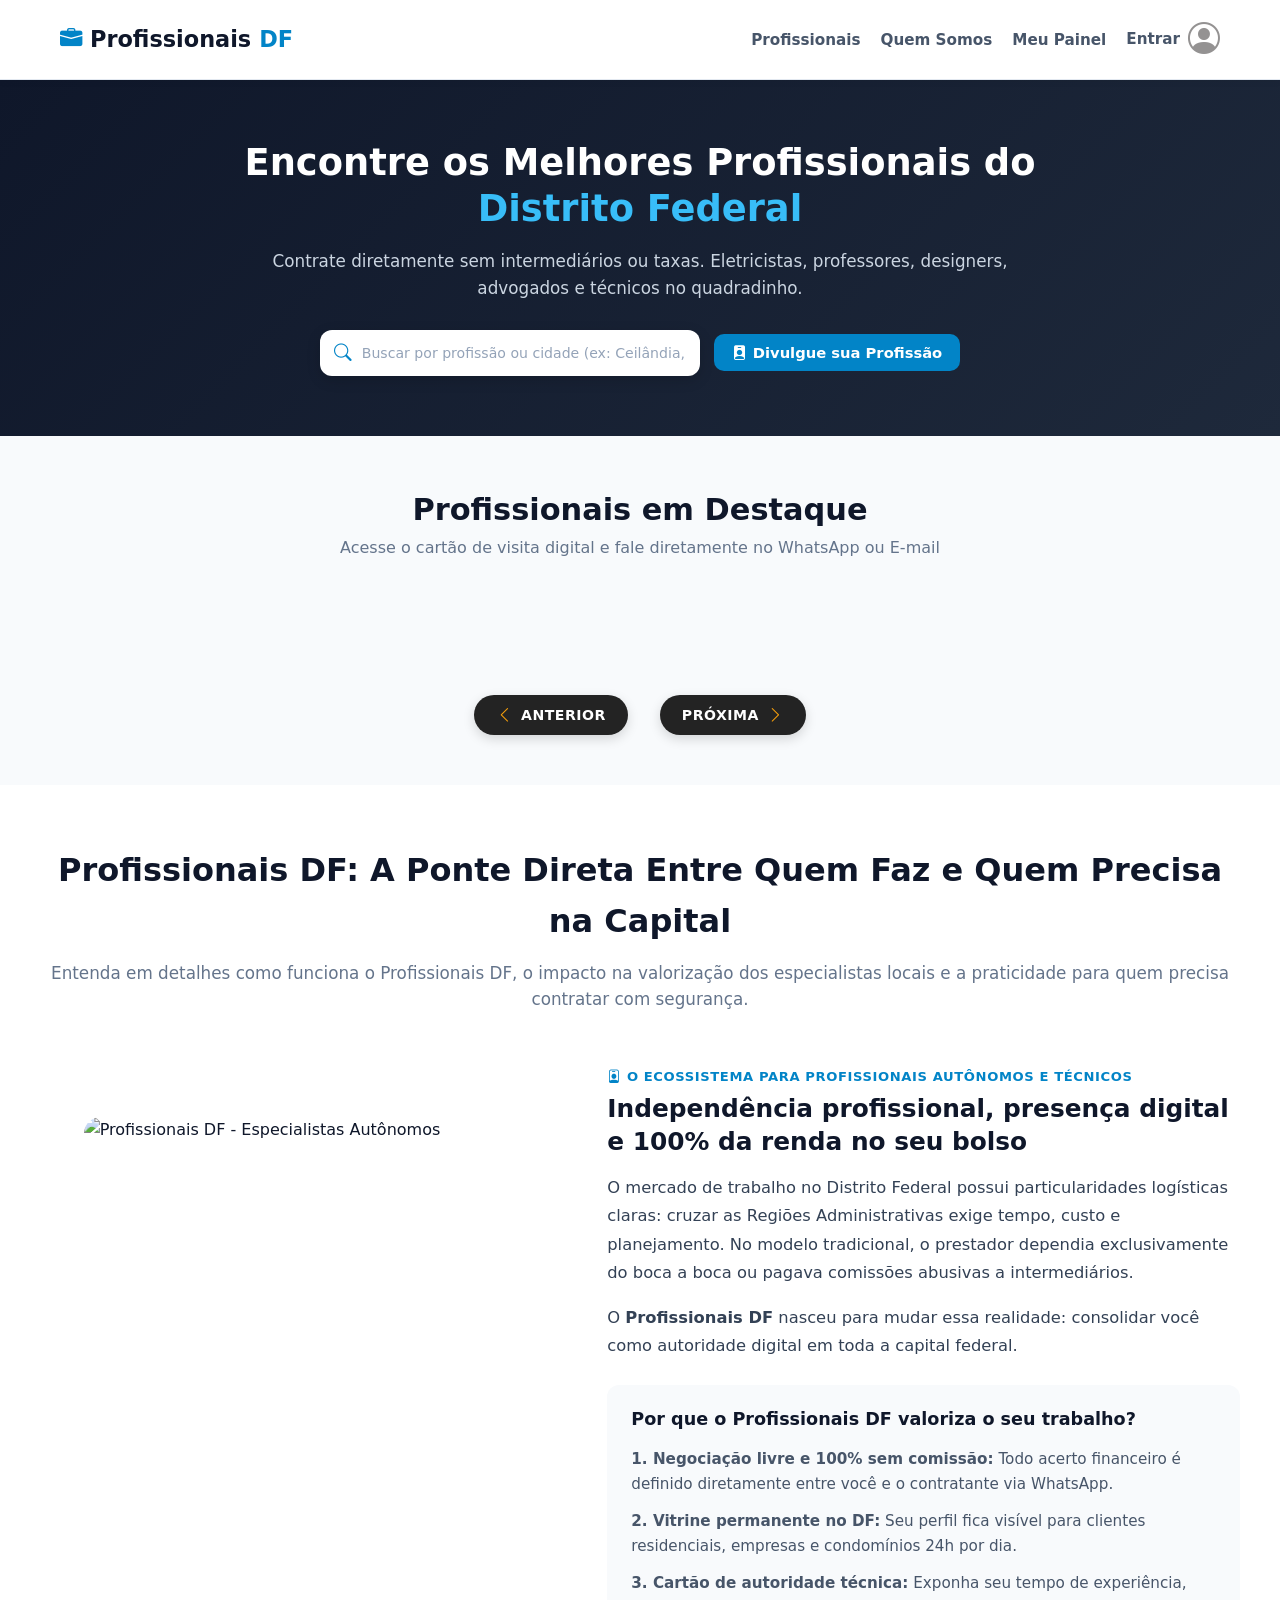
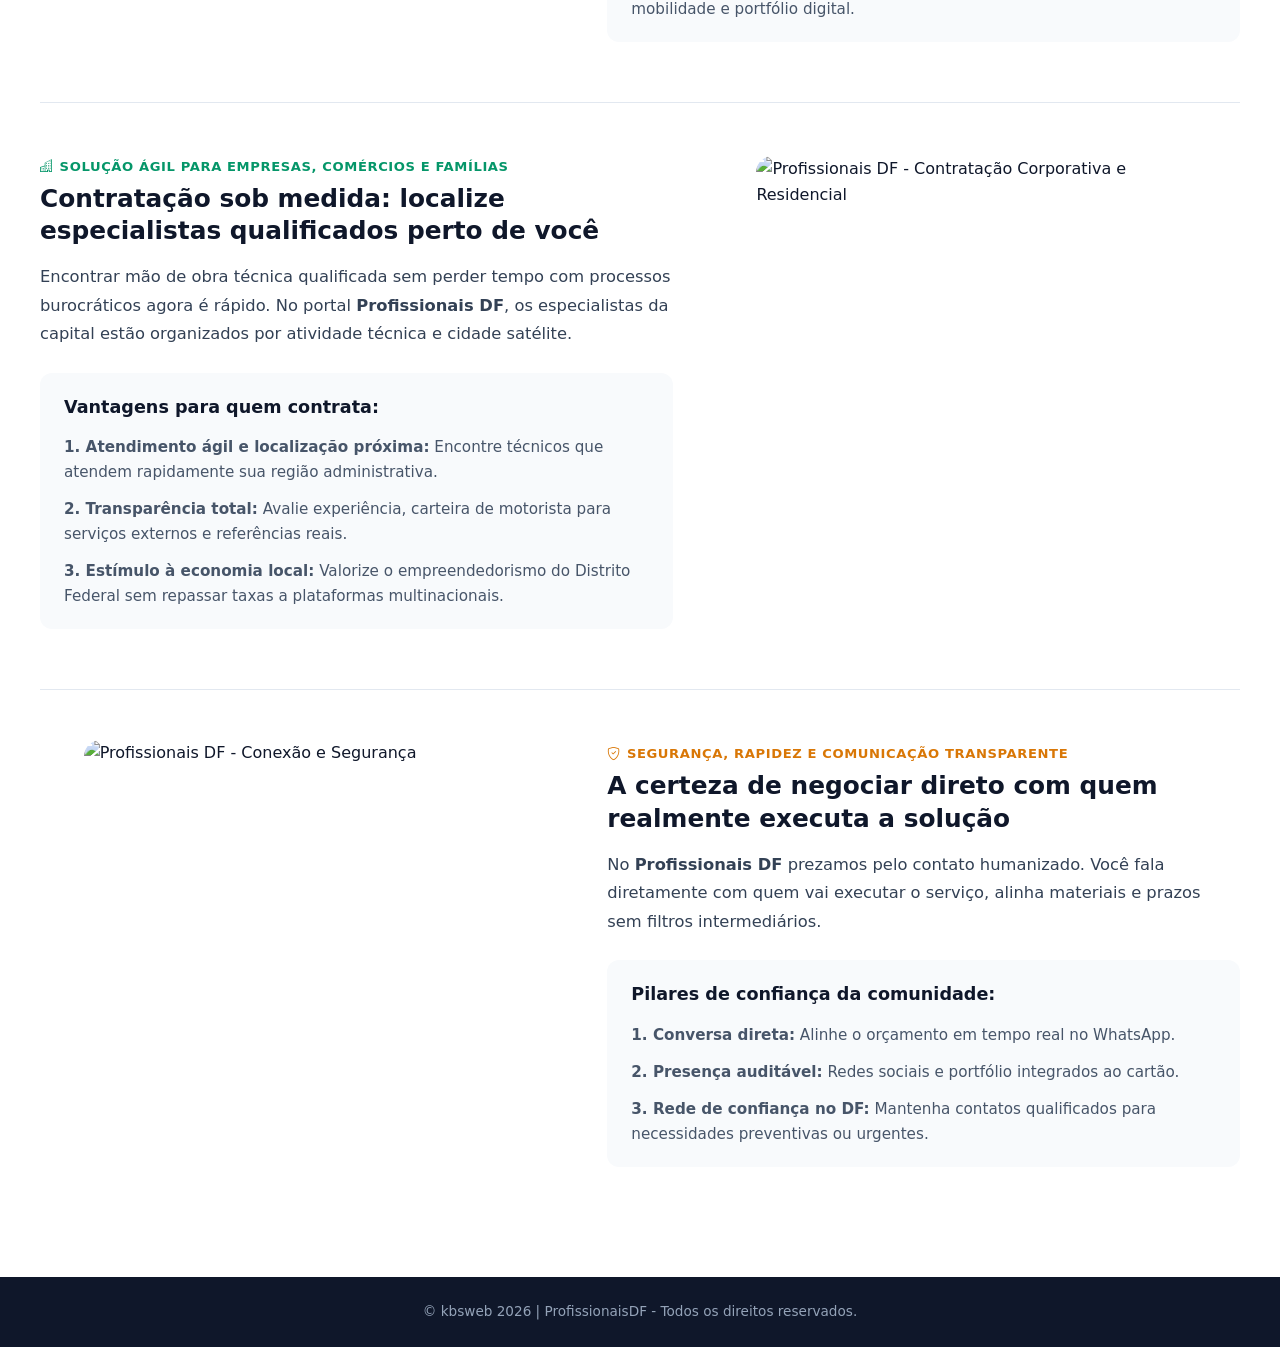
==== commit b6fb59e2: "PRO NOVAS MUDANÇAS 17-09-26" ====
--- a/index.html
+++ b/index.html
@@ -5,72 +5,82 @@
   <meta name="viewport" content="width=device-width, initial-scale=1.0">
   <title>ProfissionaisDF - Cartão de Visita e Serviços no Distrito Federal</title>
   
-  <!-- Desativa a requisição automática de favicon para eliminar o erro 404 no console -->
   <link rel="icon" href="data:,">
-  
-  <!-- Ícones Bootstrap -->
   <link rel="stylesheet" href="https://cdn.jsdelivr.net/npm/bootstrap-icons@1.11.3/font/bootstrap-icons.min.css">
-  
-  <!-- CSS Principal -->
   <link rel="stylesheet" href="./style.css">
-  
 </head>
 <body>
 
   <!-- ================= HEADER / NAVBAR ================= -->
-  <header class="main-header">
+<header class="main-header">
     <div class="nav-container">
+      <button class="hamburger-btn" id="hamburgerBtn" aria-label="Abrir Menu">
+        <i class="bi bi-list"></i>
+      </button>
+
       <a href="#" class="brand-logo">
         <i class="bi bi-briefcase-fill"></i> Profissionais<span>DF</span>
       </a>
 
-      <!-- Botão Hambúrguer (Mobile) -->
-      <button class="hamburger-btn" id="hamburgerBtn" aria-label="Abrir Menu">
-        <i class="bi bi-list"></i>
-      </button>
-
-      <!-- Navegação Principal -->
+      <!-- Perfil fixo no topo Mobile (oculto no Desktop) -->
+      <div class="mobile-user-slot" id="mobileUserSlot">
+        <div id="mobileAuthItem">
+          <a href="javascript:void(0)" id="openMobileAuthModalBtn" class="nav-auth-link nav-auth-guest">
+            <i class="bi bi-person-circle nav-guest-icon" style="font-size: 28px; color: #5e5b5ba9;"></i>
+          </a>
+        </div>
+        <div id="mobileUserBadgeItem" style="display: none;">
+          <div class="nav-user-badge">
+            <span id="mobileUserFirstName" class="nav-user-name">Usuário</span>
+            <img id="mobileUserPhoto" src="" alt="Foto" class="nav-user-img">
+          </div>
+        </div>
+      </div>
+
+      <!-- Menu Principal (Desktop completo e Gaveta Mobile) -->
       <nav class="nav-menu" id="navMenu">
         <button class="close-menu-btn" id="closeMenuBtn" aria-label="Fechar Menu">✕</button>
         <ul class="nav-links">
+          <li id="navLogoutItem" style="display: none;"><a href="javascript:void(0)" id="logoutBtn" style="color: #ef4444;">Sair</a></li>
           <li><a href="#vitrine">Profissionais</a></li>
           <li><a href="#quem-somos">Quem Somos</a></li>
-          <li><a href="#contato">Contato</a></li>
-          <li><a href="javascript:void(0)" id="openRegisterModalBtn" class="nav-auth-link">Criar Conta</a></li>
+          <li id="navPanelItem"><a href="javascript:void(0)" id="openDashboardNavBtn">Meu Painel</a></li>
+          <li id="navAuthItem">
+            <a href="javascript:void(0)" id="openAuthModalBtn" class="nav-auth-link nav-auth-guest">
+              <span>Entrar</span>
+              <i class="bi bi-person-circle nav-guest-icon" style="font-size: 32px; color: #5e5b5ba9;"></i>
+            </a>
+          </li>
+          <li id="navUserBadgeItem" style="display: none;">
+            <div class="nav-user-badge" id="navUserBadge">
+              <span id="navUserFirstName" class="nav-user-name">Usuário</span>
+              <img id="navUserPhoto" src="" alt="Foto" class="nav-user-img">
+            </div>
+          </li>
         </ul>
-        <!--<button class="btn-primary-publish" id="openPublishModalBtn">
-          <i class="bi bi-plus-circle-fill"></i> Divulgue sua Profissão
-        </button>---------->
       </nav>
     </div>
   </header>
 
-  <!-- Overlay para fechar menu no mobile -->
   <div class="menu-backdrop" id="menuBackdrop"></div>
 
   <!-- ================= HERO SECTION ================= -->
   <section class="hero-section">
     <div class="hero-content">
       <h1>Encontre os Melhores Profissionais do <span>Distrito Federal</span></h1>
-      <p>Contrate diretamente sem intermediários ou taxas. Eletricistas, professores, designers, advogados e terapeutas no quadradinho.</p>
+      <p>Contrate diretamente sem intermediários ou taxas. Eletricistas, professores, designers, advogados e técnicos no quadradinho.</p>
       <div class="hero-actions">
-       <div class="hero-search-box">
+        <div class="hero-search-box">
           <i class="bi bi-search"></i>
-          <!-- Campo de busca atualizado para orientar busca por profissão ou região do DF -->
           <input type="text" id="filtroProfissaoInput" placeholder="Buscar por profissão ou cidade (ex: Ceilândia, Eletricista...)" autocomplete="off">
           <button type="button" id="limparBuscaBtn" class="hero-search-clear" style="display: none;" title="Limpar busca">✕</button>
         </div>
-        <button class="btn-primary-publish" id="openPublishModalBtn">
-          <i class="bi bi-plus-circle-fill"></i> Divulgue sua Profissão
+        <button class="btn-primary-publish" id="heroActionBtn">
+          <i class="bi bi-person-badge-fill"></i> <span id="heroActionText">Divulgue sua Profissão</span>
         </button>
       </div>
     </div>
   </section>
-
-
-
-
-  
 
   <!-- ================= SEÇÃO DE CARDS / VITRINE ================= -->
   <main class="main-content" id="vitrine">
@@ -79,108 +89,177 @@
       <p>Acesse o cartão de visita digital e fale diretamente no WhatsApp ou E-mail</p>
     </div>
 
-    
     <div class="cards-grid" id="cardsGrid">
- <!-- OS CARDS de Cartões APARECEM AQUI DENTRO  -->
+      <!-- Cards renderizados dinamicamente via JS -->
     </div>
   </main>
-  <!-- ================= PAGINAÇÃO NO FINAL DA PÁGINA ================= -->
-<!-- ================= PAGINAÇÃO DINÂMICA ================= -->
+
+  <!-- ================= PAGINAÇÃO DINÂMICA ================= -->
   <div class="pagination-container" id="paginationContainer" style="margin-bottom: 50px;">
     <button type="button" class="pagination-btn nav-btn" id="btnPaginaAnterior" aria-label="Página anterior">
       <i class="bi bi-chevron-left"></i> ANTERIOR
     </button>
-
-    <div class="pagination-pages" id="paginationPagesList">
-      <!-- Os botões de números das páginas são gerados dinamicamente via JS -->
-    </div>
-
+    <div class="pagination-pages" id="paginationPagesList"></div>
     <button type="button" class="pagination-btn nav-btn" id="btnPaginaProxima" aria-label="Próxima página">
       PRÓXIMA <i class="bi bi-chevron-right"></i>
     </button>
   </div>
 
-  <!-- ================= SEÇÃO DE CONTEÚDO EDITORIAL (SEM CARDS) ================= -->
+  <!-- ================= SEÇÃO EDITORIAL ================= -->
   <section class="how-it-works-section" id="quem-somos">
     <div class="content-editorial-container">
-      
       <div class="editorial-main-header">
-        <h2>A Ponte Direta Entre Quem Faz e Quem Precisa no DF</h2>
-        <p>Entenda em detalhes como funciona a dinâmica da plataforma, o impacto econômico para os profissionais locais e a segurança para quem contrata.</p>
-      </div>
-
-      <!-- ARTIGO 1: PARA PROFISSIONAIS -->
+        <h2>Profissionais DF: A Ponte Direta Entre Quem Faz e Quem Precisa na Capital</h2>
+        <p>Entenda em detalhes como funciona o Profissionais DF, o impacto na valorização dos especialistas locais e a praticidade para quem precisa contratar com segurança.</p>
+      </div>
+
       <article class="editorial-article">
-        <div class="editorial-header-row">
-          <img src="https://images.unsplash.com/photo-1581092160607-ee22621dd758?auto=format&fit=crop&w=300&q=80" alt="Profissional do DF" class="editorial-thumb">
+        <div class="editorial-image-wrapper">
+          <img src="https://images.unsplash.com/photo-1581092160607-ee22621dd758?auto=format&fit=crop&w=800&q=80" alt="Profissionais DF - Especialistas Autônomos" class="editorial-banner-img">
+        </div>
+        <div class="editorial-content-col">
           <div class="editorial-titles">
             <span class="editorial-category"><i class="bi bi-person-badge"></i> O Ecossistema para Profissionais Autônomos e Técnicos</span>
             <h3>Independência profissional, presença digital e 100% da renda no seu bolso</h3>
           </div>
-        </div>
-
-        <div class="editorial-text-flow">
-          <p>
-            O mercado de trabalho no Distrito Federal possui particularidades geográficas muito claras: deslocar-se de uma Região Administrativa para outra exige tempo, planejamento e custos logísticos. Historicamente, os profissionais autônomos da capital enfrentavam dois grandes obstáculos: a dependência do boca a boca ou a submissão a intermediários que cobram taxas exorbitantes por comissão de serviços ou taxas fixas por orçamentos que muitas vezes nem viravam clientes.
-          </p>
-          <p>
-            Esta plataforma foi construída com um propósito direto: transformar qualquer prestador de serviços em uma autoridade digital local. Ao publicar seu cartão de visita, você estabelece um ponto de contato público, limpo e profissional acessível por qualquer celular. Moradores de Ceilândia, Taguatinga, Águas Claras, Plano Piloto, Guará, Samambaia e de todo o DF passam a encontrar seu nome diretamente associado à sua competência técnica.
-          </p>
-          
-          <div class="editorial-in-depth-block">
-            <h4>Por que este formato valoriza sua carreira?</h4>
-            <p><strong>1. Negociação livre e desintermediada:</strong> Aqui não há retenção de valores. Todo o acerto de preços, condições de pagamento, compra de materiais e escopo é definido exclusivamente entre você e o contratante via WhatsApp ou ligação direta.</p>
-            <p><strong>2. Vitrine permanente sem mensalidades ocultas:</strong> Seu perfil permanece ativo e pesquisável na vitrine regional, permitindo que condomínios, empresas e clientes residenciais descubram seu trabalho a qualquer hora do dia.</p>
-            <p><strong>3. Apresentação profissional completa:</strong> Um cartão digital centraliza seus anos de experiência, especialidade central, portfólio em redes sociais (como Instagram e LinkedIn) e mobilidade, transmitindo segurança imediata para quem contrata.</p>
+          <div class="editorial-text-flow">
+            <p>O mercado de trabalho no Distrito Federal possui particularidades logísticas claras: cruzar as Regiões Administrativas exige tempo, custo e planejamento. No modelo tradicional, o prestador dependia exclusivamente do boca a boca ou pagava comissões abusivas a intermediários.</p>
+            <p>O <strong>Profissionais DF</strong> nasceu para mudar essa realidade: consolidar você como autoridade digital em toda a capital federal.</p>
+            <div class="editorial-in-depth-block">
+              <h4>Por que o Profissionais DF valoriza o seu trabalho?</h4>
+              <p><strong>1. Negociação livre e 100% sem comissão:</strong> Todo acerto financeiro é definido diretamente entre você e o contratante via WhatsApp.</p>
+              <p><strong>2. Vitrine permanente no DF:</strong> Seu perfil fica visível para clientes residenciais, empresas e condomínios 24h por dia.</p>
+              <p><strong>3. Cartão de autoridade técnica:</strong> Exponha seu tempo de experiência, mobilidade e portfólio digital.</p>
+            </div>
           </div>
         </div>
       </article>
 
       <hr class="editorial-divider">
 
-      <!-- ARTIGO 2: PARA EMPRESAS E CONTRATANTES -->
       <article class="editorial-article">
-        <div class="editorial-header-row">
-          <img src="https://images.unsplash.com/photo-1497366216548-37526070297c?auto=format&fit=crop&w=300&q=80" alt="Empresas no DF" class="editorial-thumb business-border">
+        <div class="editorial-image-wrapper">
+          <img src="https://images.unsplash.com/photo-1497366216548-37526070297c?auto=format&fit=crop&w=800&q=80" alt="Profissionais DF - Contratação Corporativa e Residencial" class="editorial-banner-img business-border">
+        </div>
+        <div class="editorial-content-col">
           <div class="editorial-titles">
-            <span class="editorial-category business"><i class="bi bi-buildings"></i> Solução Ágil para Empresas, Comércios e Clientes Finais</span>
-            <h3>Contratação sob medida: encontre especialistas verificados perto de você</h3>
-          </div>
-        </div>
-
-        <div class="editorial-text-flow">
-          <p>
-            Seja para uma empresa comercial que precisa resolver um reparo de emergência em sua infraestrutura física, um escritório que busca suporte técnico qualificado, ou uma família que necessita de reformas residenciais, o maior risco sempre foi a incerteza da qualificação técnica e a perda de tempo com processos burocráticos de triagem.
-          </p>
-          <p>
-            Nossa vitrine pública do Distrito Federal organiza os talentos locais por categoria profissional e cidade satélite, entregando em segundos exatamente o perfil que atende a sua necessidade operacional. Não há cadastros complexos nem barreiras para entrar em contato: visualizou a qualificação, clicou no botão de contato e você já está em conversa direta com o executor do serviço.
-          </p>
-          
-          <div class="editorial-in-depth-block">
-            <h4>Benefícios operacionais para quem contrata:</h4>
-            <p><strong>1. Resposta rápida para demandas urgentes:</strong> Encontre prestadores que residem e atuam próximos da sua localidade, reduzindo drasticamente o tempo de resposta para serviços de manutenção, suporte e obras.</p>
-            <p><strong>2. Avaliação de credenciais sem rodeios:</strong> Consulte os anos de atuação no mercado, confira a mobilidade/CNH do profissional para serviços de campo e acesse as redes sociais para conferir fotos reais de serviços entregues anteriormente.</p>
-            <p><strong>3. Fomento direto à economia local:</strong> Ao contratar profissionais do próprio DF de maneira direta, seu investimento apoia o empreendedorismo regional da capital, sem desvios de taxas para grandes intermediadoras multinacionais.</p>
+            <span class="editorial-category business"><i class="bi bi-buildings"></i> Solução Ágil para Empresas, Comércios e Famílias</span>
+            <h3>Contratação sob medida: localize especialistas qualificados perto de você</h3>
+          </div>
+          <div class="editorial-text-flow">
+            <p>Encontrar mão de obra técnica qualificada sem perder tempo com processos burocráticos agora é rápido. No portal <strong>Profissionais DF</strong>, os especialistas da capital estão organizados por atividade técnica e cidade satélite.</p>
+            <div class="editorial-in-depth-block">
+              <h4>Vantagens para quem contrata:</h4>
+              <p><strong>1. Atendimento ágil e localização próxima:</strong> Encontre técnicos que atendem rapidamente sua região administrativa.</p>
+              <p><strong>2. Transparência total:</strong> Avalie experiência, carteira de motorista para serviços externos e referências reais.</p>
+              <p><strong>3. Estímulo à economia local:</strong> Valorize o empreendedorismo do Distrito Federal sem repassar taxas a plataformas multinacionais.</p>
+            </div>
           </div>
         </div>
       </article>
 
+      <hr class="editorial-divider">
+
+      <article class="editorial-article">
+        <div class="editorial-image-wrapper">
+          <img src="https://images.unsplash.com/photo-1521737711867-e3b97375f902?auto=format&fit=crop&w=800&q=80" alt="Profissionais DF - Conexão e Segurança" class="editorial-banner-img">
+        </div>
+        <div class="editorial-content-col">
+          <div class="editorial-titles">
+            <span class="editorial-category security"><i class="bi bi-shield-check"></i> Segurança, Rapidez e Comunicação Transparente</span>
+            <h3>A certeza de negociar direto com quem realmente executa a solução</h3>
+          </div>
+          <div class="editorial-text-flow">
+            <p>No <strong>Profissionais DF</strong> prezamos pelo contato humanizado. Você fala diretamente com quem vai executar o serviço, alinha materiais e prazos sem filtros intermediários.</p>
+            <div class="editorial-in-depth-block">
+              <h4>Pilares de confiança da comunidade:</h4>
+              <p><strong>1. Conversa direta:</strong> Alinhe o orçamento em tempo real no WhatsApp.</p>
+              <p><strong>2. Presença auditável:</strong> Redes sociais e portfólio integrados ao cartão.</p>
+              <p><strong>3. Rede de confiança no DF:</strong> Mantenha contatos qualificados para necessidades preventivas ou urgentes.</p>
+            </div>
+          </div>
+        </div>
+      </article>
     </div>
   </section>
-  <!-- ================= MODAL DE DIVULGAÇÃO ================= -->
+
+  <!-- ================= MODAL 1: AUTENTICAÇÃO COM GOOGLE ================= -->
+  <div class="modal-overlay" id="authModal">
+    <div class="modal-card modal-auth-card">
+      <button class="modal-close-btn" id="closeAuthModalBtn">✕</button>
+      <div class="modal-header">
+        <i class="bi bi-shield-lock-fill"></i>
+        <h3>Acesse sua Conta</h3>
+        <p>Acesse rapidamente para criar e gerenciar seu cartão de visita no Distrito Federal.</p>
+      </div>
+      <div class="auth-action-area">
+        <button type="button" class="btn-google-login" id="googleLoginBtn">
+          <svg width="18" height="18" viewBox="0 0 24 24">
+            <path fill="#4285F4" d="M23.745 12.27c0-.7-.06-1.4-.19-2.07H12v4.51h6.6c-.29 1.52-1.14 2.82-2.4 3.68v3.05h3.88c2.27-2.09 3.665-5.17 3.665-9.17Z"/>
+            <path fill="#34A853" d="M12 24c3.24 0 5.95-1.08 7.93-2.91l-3.88-3.05c-1.08.72-2.45 1.16-4.05 1.16-3.12 0-5.77-2.1-6.72-4.93H1.26v3.15C3.27 21.36 7.36 24 12 24Z"/>
+            <path fill="#FBBC05" d="M5.28 14.27c-.25-.72-.38-1.49-.38-2.27s.13-1.55.38-2.27V6.58H1.26C.46 8.16 0 9.98 0 12s.46 3.84 1.26 5.42l4.02-3.15Z"/>
+            <path fill="#EA4335" d="M12 4.75c1.77 0 3.35.61 4.6 1.8l3.42-3.42C17.95 1.19 15.24 0 12 0 7.36 0 3.27 2.64 1.26 6.58l4.02 3.15c.95-2.83 3.6-4.98 6.72-4.98Z"/>
+          </svg>
+          Continuar com o Google
+        </button>
+      </div>
+    </div>
+  </div>
+
+  <!-- ================= MODAL 2: PAINEL DO USUÁRIO ================= -->
+  <div class="modal-overlay" id="dashboardModal">
+    <div class="modal-card modal-dashboard-card">
+      <button class="modal-close-btn" id="closeDashboardModalBtn">✕</button>
+      
+      <div class="dashboard-header-user">
+        <img id="dashUserAvatar" src="https://images.unsplash.com/photo-1535713875002-d1d0cf377fde?w=120" alt="Avatar Usuário" class="dash-user-photo">
+        <div class="dash-user-info">
+          <h3 id="dashUserName">Usuário Google</h3>
+          <p id="dashUserEmail">usuario@gmail.com</p>
+        </div>
+      </div>
+
+      <!-- Estado A: Cartão Existente -->
+      <div id="dashCardViewBlock" class="dash-view-block">
+        <div class="dash-card-preview-wrapper" id="dashCardPreviewContainer"></div>
+
+        <div class="dash-actions-row">
+          <button type="button" class="dash-btn btn-toggle-status" id="btnToggleStatus">
+            <i class="bi bi-pause-circle"></i> <span id="toggleStatusLabel">Pausar Cartão</span>
+          </button>
+          <button type="button" class="dash-btn btn-edit-card" id="btnEditarMeuCartao">
+            <i class="bi bi-pencil-square"></i> Editar
+          </button>
+          <button type="button" class="dash-btn btn-delete-card" id="btnExcluirMeuCartao">
+            <i class="bi bi-trash3"></i> Excluir
+          </button>
+        </div>
+      </div>
+
+      <!-- Estado B: Ainda sem Cartão -->
+      <div id="dashNoCardBlock" class="dash-empty-block" style="display: none;">
+        <i class="bi bi-card-text"></i>
+        <h4>Você ainda não publicou seu cartão</h4>
+        <p>Crie seu perfil profissional para ser encontrado por clientes em todo o Distrito Federal.</p>
+        <button type="button" class="btn-submit-publish" id="btnCriarPrimeiroCartao">
+          <i class="bi bi-plus-circle-fill"></i> Criar Meu Cartão Agora
+        </button>
+      </div>
+    </div>
+  </div>
+
+  <!-- ================= MODAL 3: FORMULÁRIO DO CARTÃO ================= -->
   <div class="modal-overlay" id="publishModal">
     <div class="modal-card">
       <button class="modal-close-btn" id="closePublishModalBtn">✕</button>
       
       <div class="modal-header">
         <i class="bi bi-card-heading"></i>
-        <h3>Divulgue sua profissão</h3>
-        <p>Preencha os dados abaixo para gerar seu cartão de visita na página principal.</p>
-      </div>
-
-
-<form id="publishForm" class="publish-form-list">
-        <!-- Topo: Caixa tracejada com Câmera e Botão Escolher Foto -->
+        <h3 id="formModalTitle">Editar Meu Cartão</h3>
+        <p id="formModalSub">Configure os dados do seu cartão para exibição na vitrine do DF.</p>
+      </div>
+
+      <form id="publishForm" class="publish-form-list">
         <div class="upload-dashed-box">
           <div class="upload-avatar-circle">
             <img id="uploadPreviewImg" src="" alt="Prévia" style="display: none;">
@@ -192,108 +271,82 @@
           <input type="file" id="fotoInput" accept="image/*" class="hidden-file-input">
         </div>
 
-        <!-- Lista de Campos com Ícone à esquerda e Linha Inferior -->
-        <div class="input-row-item">
-          <div class="row-icon-box">
-            <i class="bi bi-person"></i>
-          </div>
+        <div class="input-row-item">
+          <div class="row-icon-box"><i class="bi bi-person"></i></div>
           <div class="row-input-wrap">
             <label for="nomeInput">Nome Completo</label>
             <input type="text" id="nomeInput" placeholder="Digite seu nome completo" required maxlength="40">
           </div>
         </div>
 
- <div class="input-row-item">
-          <div class="row-icon-box">
-            <i class="bi bi-award"></i>
-          </div>
+        <div class="input-row-item">
+          <div class="row-icon-box"><i class="bi bi-award"></i></div>
           <div class="row-input-wrap">
             <label for="experienciaInput">Tempo de Experiência</label>
             <input type="number" id="experienciaInput" placeholder="Ex: 5 (anos)" required min="0" max="60">
           </div>
         </div>
 
-        <!-- Campo Mobilidade / Condução no DF -->
-    <!-- Campo Carteira de Habilitação com Sistema de Accordion -->
         <div class="input-row-item accordion-item-city">
-          <div class="row-icon-box">
-            <i class="bi bi-car-front"></i>
-          </div>
+          <div class="row-icon-box"><i class="bi bi-car-front"></i></div>
           <div class="row-input-wrap">
             <label for="cnhInput">Carteira de Habilitação</label>
             <div class="city-accordion-header" id="cnhAccordionHeader">
               <input type="text" id="cnhInput" placeholder="Selecione sua mobilidade / CNH" readonly required>
               <i class="bi bi-chevron-down accordion-arrow" id="cnhArrowIcon"></i>
             </div>
-            <!-- Gaveta expansível (Accordion de Habilitação) -->
             <div class="city-accordion-drawer" id="cnhAccordionDrawer">
               <div class="city-list-wrapper" id="cnhListWrapper"></div>
             </div>
           </div>
         </div>
 
-        <!-- Campo Cidade / Região do DF logo abaixo de Idade -->
-   <!-- Campo Cidade com Sistema de Accordion -->
         <div class="input-row-item accordion-item-city">
-          <div class="row-icon-box">
-            <i class="bi bi-geo-alt"></i>
-          </div>
+          <div class="row-icon-box"><i class="bi bi-geo-alt"></i></div>
           <div class="row-input-wrap">
             <label for="cidadeInput">Cidade / Região (DF)</label>
             <div class="city-accordion-header" id="cityAccordionHeader">
               <input type="text" id="cidadeInput" placeholder="Selecione sua cidade/região" readonly required>
               <i class="bi bi-chevron-down accordion-arrow" id="cityArrowIcon"></i>
             </div>
-            <!-- Gaveta expansível (Accordion) limpa, gerada dinamicamente -->
             <div class="city-accordion-drawer" id="cityAccordionDrawer">
               <div class="city-list-wrapper" id="cityListWrapper"></div>
             </div>
           </div>
         </div>
 
-        <!-- Campo Profissão com Sistema de Accordion -->
         <div class="input-row-item accordion-item-city">
-          <div class="row-icon-box">
-            <i class="bi bi-person-badge"></i>
-          </div>
+          <div class="row-icon-box"><i class="bi bi-person-badge"></i></div>
           <div class="row-input-wrap">
             <label for="profissaoInput">Profissão / Serviço</label>
             <div class="city-accordion-header" id="profissaoAccordionHeader">
               <input type="text" id="profissaoInput" placeholder="Selecione sua profissão / serviço" readonly required>
               <i class="bi bi-chevron-down accordion-arrow" id="profissaoArrowIcon"></i>
             </div>
-            
-            <!-- Gaveta expansível (Accordion de Profissões) -->
             <div class="city-accordion-drawer" id="profissaoAccordionDrawer">
               <div class="city-list-wrapper" id="profissaoListWrapper"></div>
             </div>
           </div>
         </div>
-        <!-- Campo Mini Bio / Resumo dos Serviços -->
-        <div class="input-row-item">
-          <div class="row-icon-box">
-            <i class="bi bi-chat-left-text"></i>
-          </div>
+
+        <div class="input-row-item">
+          <div class="row-icon-box"><i class="bi bi-chat-left-text"></i></div>
           <div class="row-input-wrap">
             <label for="bioInput">Resumo dos Serviços (Mini Bio)</label>
-            <input type="text" id="bioInput" placeholder="Ex: Projetos residenciais, reformas e consultoria rápida." maxlength="120">
-          </div>
-        </div>
-
-        <div class="input-row-item">
-          <div class="row-icon-box">
-            <i class="bi bi-envelope"></i>
-          </div>
+            <input type="text" id="bioInput" placeholder="Ex: Manutenção residencial, instalações e suporte rápido." maxlength="120">
+          </div>
+        </div>
+
+        <div class="input-row-item">
+          <div class="row-icon-box"><i class="bi bi-envelope"></i></div>
           <div class="row-input-wrap">
             <label for="emailInput">E-mail Profissional</label>
-            <input type="email" id="emailInput" placeholder="exemplo@email.com" required>
-          </div>
-        </div>
-
-       <div class="input-row-item">
-          <div class="row-icon-box">
-            <i class="bi bi-telephone"></i>
-          </div>
+            <input type="email" id="emailInput" placeholder="exemplo@email.com" required readonly>
+          </div>
+        </div>
+
+        <div class="input-row-item">
+          <div class="row-icon-box"><i class="bi bi-telephone"></i></div>
           <div class="row-input-wrap">
             <label for="telefoneInput">Telefone ou WhatsApp (DF)</label>
             <input type="tel" id="telefoneInput" placeholder="(61) 9____-____" required maxlength="15">
@@ -301,9 +354,7 @@
         </div>
 
         <div class="input-row-item">
-          <div class="row-icon-box">
-            <i class="bi bi-instagram"></i>
-          </div>
+          <div class="row-icon-box"><i class="bi bi-instagram"></i></div>
           <div class="row-input-wrap">
             <label for="instagramInput">Instagram</label>
             <input type="text" id="instagramInput" placeholder="@seu.perfil">
@@ -311,38 +362,31 @@
         </div>
 
         <div class="input-row-item">
-          <div class="row-icon-box">
-            <i class="bi bi-linkedin"></i>
-          </div>
+          <div class="row-icon-box"><i class="bi bi-linkedin"></i></div>
           <div class="row-input-wrap">
             <label for="linkedinInput">LinkedIn ou Site</label>
-            <input type="text" id="linkedinInput" placeholder="link ou seu perfil">
+            <input type="text" id="linkedinInput" placeholder="link ou perfil">
           </div>
         </div>
 
         <button type="submit" class="btn-submit-publish" style="margin-top: 20px;">
-          salva
+          Salvar Cartão
         </button>
       </form>
     </div>
   </div>
-  <!-- ================= MODAL DE CADASTRO COM E-MAIL ================= -->
-
-<!-- ================= MODAL DE CADASTRO COM E-MAIL ================= -->
-<!-- ================= MODAL ÚNICO GLOBAL (CARTÃO DE VISITA COMPLETO) ================= -->
+
+  <!-- ================= MODAL DE DETALHES DO CARTÃO (PÚBLICO) ================= -->
   <div class="modal-overlay" id="cartaoModal">
     <div class="modal-card modal-cartao-detalhe">
       <button class="modal-close-btn" id="closeCartaoModalBtn" aria-label="Fechar Cartão">✕</button>
-      
       <div class="cartao-modal-corpo">
         <div class="cartao-modal-avatar">
           <img id="modalFoto" src="" alt="Foto Profissional">
         </div>
         
         <h3 id="modalNome" class="cartao-modal-nome"></h3>
-        <h3 id="modalNome" class="cartao-modal-nome"></h3>
-
-        <!-- Bloco que agrupa somente os ícones alinhados entre si -->
+
         <div class="cartao-modal-detalhes-bloco">
           <div class="cartao-modal-profissao">
             <i class="bi bi-person-workspace"></i>
@@ -365,17 +409,12 @@
           </div>
         </div>
 
-
-        <!-- Mini Bio / Resumo exibido no Modal -->
         <p id="modalBio" class="cartao-modal-bio" style="display: none;"></p>
-      <!-- Botão compacto de WhatsApp -->
-
-      <!-- Botão compacto de WhatsApp -->
+
         <a href="#" id="modalZapLink" target="_blank" rel="noopener noreferrer" class="btn-modal-zap-compacto">
           <i class="bi bi-whatsapp"></i> Chamar no WhatsApp
         </a>
 
-        <!-- Linha com os canais padronizados no mesmo formato e tamanho -->
         <div class="cartao-modal-contatos-grid">
           <a href="#" id="modalMailLink" class="btn-contato-quadrado mail" title="Enviar E-mail">
             <i class="bi bi-envelope-fill"></i>
@@ -387,25 +426,21 @@
             <i class="bi bi-linkedin"></i>
           </a>
         </div>
-
-      </div>
-    </div>
-  </div>
-
-
-
+      </div>
+    </div>
+  </div>
 
   <!-- Rodapé -->
- <footer class="main-footer">
-  <p>&copy; kbsweb 2026 | ProfissionaisDF - Todos os direitos reservados.</p>
-</footer>
-
-<!-- Container do Toast de Notificação -->
+  <footer class="main-footer">
+    <p>&copy; kbsweb 2026 | ProfissionaisDF - Todos os direitos reservados.</p>
+  </footer>
+
+  <!-- Toast de Notificação -->
   <div id="toastNotification" class="toast-notification">
     <i class="bi bi-exclamation-circle-fill toast-icon"></i>
-    <span id="toastMessage" class="toast-message">Por favor, preencha todos os campos obrigatórios.</span>
-  </div>
-  <!-- Script JS como Módulo ES -->
-  <script type="module" src="./main.js"></script>
+    <span id="toastMessage" class="toast-message"></span>
+  </div>
+
+  <script type="module" src="./js/main.js"></script>
 </body>
 </html>
--- a/style.css
+++ b/style.css
@@ -172,22 +172,27 @@
 @media (max-width: 1024px) {
   .cards-grid { grid-template-columns: repeat(2, minmax(0, 1fr)); }
 }
+.mobile-user-slot { display: none; }
 
 @media (max-width: 768px) {
-  .main-header .hamburger-btn { display: flex; align-items: center; justify-content: center; position: relative; z-index: 1005; }
-  /* Esconde o botão 'X' flutuante do modelo lateral antigo */
-  .close-menu-btn { display: none!important; }
-  /* Menu recolhido no mobile: sem padding vertical, invisível e fora do fluxo de clique sem usar !important */
+  .nav-container { display: flex; align-items: center; justify-content: space-between; padding: 12px 16px; }
+  .main-header .hamburger-btn { display: flex; align-items: center; justify-content: center; font-size: 1.85rem; order: 1; z-index: 1005; }
+  .brand-logo { order: 2; font-size: 1.25rem; }
+  .mobile-user-slot { order: 3; display: flex; align-items: center; }
+  .main-header .close-menu-btn { display: none; }
+ 
+.main-header .nav-menu .nav-links li#navAuthItem, .main-header .nav-menu .nav-links li#navUserBadgeItem { display: none; }
+.mobile-user-slot .nav-user-name { font-size: 0.95rem; font-weight: 700; color: #0f172a; white-space: nowrap; margin-right: 6px; }
+
   .main-header .nav-menu { position: absolute; top: 100%; left: 0; width: 100%; height: auto; background: #fff; flex-direction: column; align-items: stretch; padding: 0 24px; box-shadow: 0 12px 24px rgba(0, 0, 0, 0.1); border-bottom: 2px solid #e2e8f0; max-height: 0; overflow: hidden; opacity: 0; visibility: hidden; pointer-events: none; transform: translateY(-12px); transition: max-height 0.5s cubic-bezier(0.25, 1, 0.5, 1),opacity 0.35s ease,transform 0.4s ease,padding 0.4s ease,visibility 0.4s; z-index: 999; }
-  /* Menu expandido: ganha visibilidade, padding completo e altura permitida */
   .main-header .nav-menu.open { max-height: 480px; opacity: 1; visibility: visible; pointer-events: auto; transform: translateY(0); padding: 20px 24px 28px 24px; }
   .nav-links { flex-direction: column; align-items: stretch; width: 100%; gap: 0; margin-bottom: 18px; }
   .nav-links li { width: 100%; border-bottom: 1px solid #f1f5f9; }
   .nav-links a { display: block; padding: 14px 4px; font-size: 1rem; font-weight: 600; color: #1e293b; width: 100%; }
   .btn-primary-publish { width: 100%; justify-content: center; padding: 12px; font-size: 1rem; }
-  /* Backdrop suave abaixo do menu suspenso */
-  .menu-backdrop { display: none; position: fixed; top: 60px; /* Começa abaixo do header */ left: 0; right: 0; bottom: 0; background: rgba(0, 0, 0, 0.4); backdrop-filter: blur(2px); z-index: 998; }
+  .menu-backdrop { display: none; position: fixed; top: 60px; left: 0; right: 0; bottom: 0; background: rgba(0, 0, 0, 0.4); backdrop-filter: blur(2px); z-index: 998; }
   .menu-backdrop.open { display: block; }
+
   /* Espaçamento reduzido no container da vitrine mobile */
   .main-content { padding: 24px 8px; width: 100%; box-sizing: border-box; overflow-x: hidden; }
   /* Grid de 2 cards lado a lado sem vazar a tela */
@@ -429,24 +434,75 @@
 
 
 /* ================= CONTEÚDO EDITORIAL PROFISSIONAL (SEM CARDS) ================= */
+/* ================= CONTEÚDO EDITORIAL PROFISSIONAL (SEM CARDS) ================= */
 .how-it-works-section { padding: 60px 20px; background-color: #ffffff; }
-.content-editorial-container { max-width: 900px; margin: 0 auto; }
+.content-editorial-container { max-width: 1200px; margin: 0 auto; }
 .editorial-main-header { text-align: center; margin-bottom: 50px; }
 .editorial-main-header h2 { font-size: 2rem; color: #0f172a; font-weight: 800; margin-bottom: 12px; }
 .editorial-main-header p { font-size: 1.05rem; color: #64748b; margin: 0; line-height: 1.6; }
-.editorial-article { margin-bottom: 40px; }
-.editorial-header-row { display: flex; align-items: center; gap: 20px; margin-bottom: 24px; }
-.editorial-thumb { width: 90px; height: 90px; border-radius: 12px; object-fit: cover; border: 2px solid #0284c7; flex-shrink: 0; }
-.editorial-thumb.business-border { border-color: #059669; }
-.editorial-titles { flex: 1; }
+.editorial-article { display: grid; grid-template-columns: 1fr 1.2fr; gap: 40px; align-items: center; margin-bottom: 40px; }
+.editorial-article:nth-of-type(2) { direction: rtl; }
+.editorial-article:nth-of-type(2) > * { direction: ltr; }
+.editorial-image-wrapper { width: 100%; max-width: 440px; height: 100%; max-height: 480px; border-radius: 16px; overflow: hidden; margin: 0 auto; }
+.editorial-banner-img { width: 100%; height: 100%; max-height: 480px; object-fit: cover; display: block; border-radius: 16px; }
+.editorial-content-col { display: flex; flex-direction: column; }
+.editorial-titles { margin-bottom: 16px; }
 .editorial-category { display: inline-flex; align-items: center; gap: 6px; font-size: 0.82rem; font-weight: 700; text-transform: uppercase; letter-spacing: 0.6px; color: #0284c7; margin-bottom: 6px; }
 .editorial-category.business { color: #059669; }
+.editorial-category.security { color: #d97706; }
 .editorial-titles h3 { font-size: 1.55rem; color: #0f172a; font-weight: 700; margin: 0; line-height: 1.3; }
 .editorial-text-flow p { font-size: 1.02rem; color: #334155; line-height: 1.75; margin-bottom: 16px; }
-.editorial-in-depth-block { background-color: #f8fafc; border-left: 4px solid #0284c7; padding: 20px 24px; margin: 24px 0 10px 0; border-radius: 0 8px 8px 0; }
-.editorial-article:last-of-type .editorial-in-depth-block { border-left-color: #059669; }
+.editorial-in-depth-block { background-color: #f8fafc; border: none; padding: 20px 24px; margin: 24px 0 10px 0; border-radius: 12px; }
 .editorial-in-depth-block h4 { font-size: 1.1rem; color: #0f172a; margin: 0 0 14px 0; font-weight: 700; }
 .editorial-in-depth-block p { font-size: 0.95rem; color: #475569; line-height: 1.65; margin-bottom: 12px; }
 .editorial-in-depth-block p:last-child { margin-bottom: 0; }
 .editorial-divider { border: none; border-top: 1px solid #e2e8f0; margin: 50px 0; }
-@media (max-width: 768px) { .editorial-main-header h2 { font-size: 1.5rem; } .editorial-header-row { flex-direction: column; align-items: flex-start; gap: 14px; } .editorial-thumb { width: 75px; height: 75px; } .editorial-titles h3 { font-size: 1.25rem; } .editorial-text-flow p { font-size: 0.96rem; line-height: 1.65; } .editorial-in-depth-block { padding: 16px; } }+@media (max-width: 900px) { .editorial-article { grid-template-columns: 1fr; gap: 24px; direction: ltr!important; } .editorial-image-wrapper { max-width: 100%; height: 260px; max-height: 260px; } .editorial-banner-img { height: 260px; max-height: 260px; } }
+@media (max-width: 768px) { .editorial-main-header h2 { font-size: 1.5rem; } .editorial-titles h3 { font-size: 1.25rem; } .editorial-text-flow p { font-size: 0.96rem; line-height: 1.65; } .editorial-in-depth-block { padding: 16px; } }
+
+
+/* ================= MODAL AUTH (GOOGLE) ================= */
+.modal-auth-card { max-width: 380px; text-align: center; }
+.auth-action-area { margin-top: 24px; display: flex; flex-direction: column; gap: 12px; }
+.btn-google-login { display: flex; align-items: center; justify-content: center; gap: 12px; width: 100%; background: #ffffff; color: #1f2937; border: 1.5px solid #d1d5db; border-radius: 12px; padding: 12px 16px; font-size: 0.95rem; font-weight: 600; cursor: pointer; transition: background 0.2s ease, box-shadow 0.2s ease; }
+.btn-google-login:hover { background: #f9fafb; box-shadow: 0 4px 12px rgba(0, 0, 0, 0.08); }
+
+/* ================= MODAL DASHBOARD (PAINEL DO USUÁRIO) ================= */
+.modal-dashboard-card { max-width: 480px; text-align: center; }
+.dashboard-header-user { display: flex; align-items: center; gap: 14px; background: #f1f5f9; padding: 14px 16px; border-radius: 14px; text-align: left; margin-bottom: 20px; }
+.dash-user-photo { width: 50px; height: 50px; border-radius: 50%; object-fit: cover; border: 2px solid #0284c7; }
+.dash-user-info h3 { font-size: 1rem; color: #0f172a; margin: 0; font-weight: 700; }
+.dash-user-info p { font-size: 0.82rem; color: #64748b; margin: 0; }
+.dash-card-preview-wrapper { margin-bottom: 18px; }
+.dash-card-preview-wrapper .card-visita { box-shadow: none; border-color: #cbd5e1; }
+.dash-actions-row { display: grid; grid-template-columns: 1.4fr 1fr 1fr; gap: 8px; }
+.dash-btn { border: none; border-radius: 8px; padding: 10px 8px; font-size: 0.82rem; font-weight: 600; cursor: pointer; display: inline-flex; align-items: center; justify-content: center; gap: 6px; transition: opacity 0.2s ease; }
+.btn-toggle-status { background: #0284c7; color: #fff; }
+.btn-toggle-status.paused { background: #64748b; }
+.btn-edit-card { background: #f1f5f9; color: #0f172a; border: 1px solid #cbd5e1; }
+.btn-delete-card { background: #fee2e2; color: #dc2626; border: 1px solid #fecaca; }
+.dash-btn:hover { opacity: 0.9; }
+.dash-empty-block { padding: 30px 10px; }
+.dash-empty-block i { font-size: 3rem; color: #94a3b8; }
+.dash-empty-block h4 { font-size: 1.15rem; color: #0f172a; margin: 12px 0 6px 0; }
+.dash-empty-block p { font-size: 0.88rem; color: #64748b; margin-bottom: 20px; }
+.status-badge { display: inline-block; font-size: 0.72rem; font-weight: 700; padding: 3px 8px; border-radius: 6px; margin-bottom: 6px; }
+.status-badge.published { background: #dcfce7; color: #166534; }
+.status-badge.paused { background: #f1f5f9; color: #475569; }
+/* ================= PERFIL DO USUÁRIO NO MENU (SEM BORDA) ================= */
+.nav-user-badge { display: inline-flex; align-items: center; gap: 8px; background: transparent; border: none; padding: 0; }
+
+.nav-user-name { font-size: 0.95rem; font-weight: 700; color: #0f172a; white-space: nowrap; }
+
+.nav-user-img { width: 34px; height: 34px; border-radius: 50%; object-fit: cover; border: none; display: block; }
+
+@media (max-width: 768px) {
+  .nav-user-badge { width: 100%; justify-content: space-between; padding: 10px 0; }
+}
+
+/* ================= ÍCONE DE USUÁRIO VISITANTE (DESLOGADO) ================= */
+.nav-auth-guest { display: inline-flex; align-items: center; gap: 8px; font-weight: 700; color: #0f172a; }
+
+.nav-guest-icon { font-size: 1.45rem; color: #64748b; display: inline-block; vertical-align: middle; }
+
+.nav-auth-guest:hover .nav-guest-icon { color: #0284c7; }
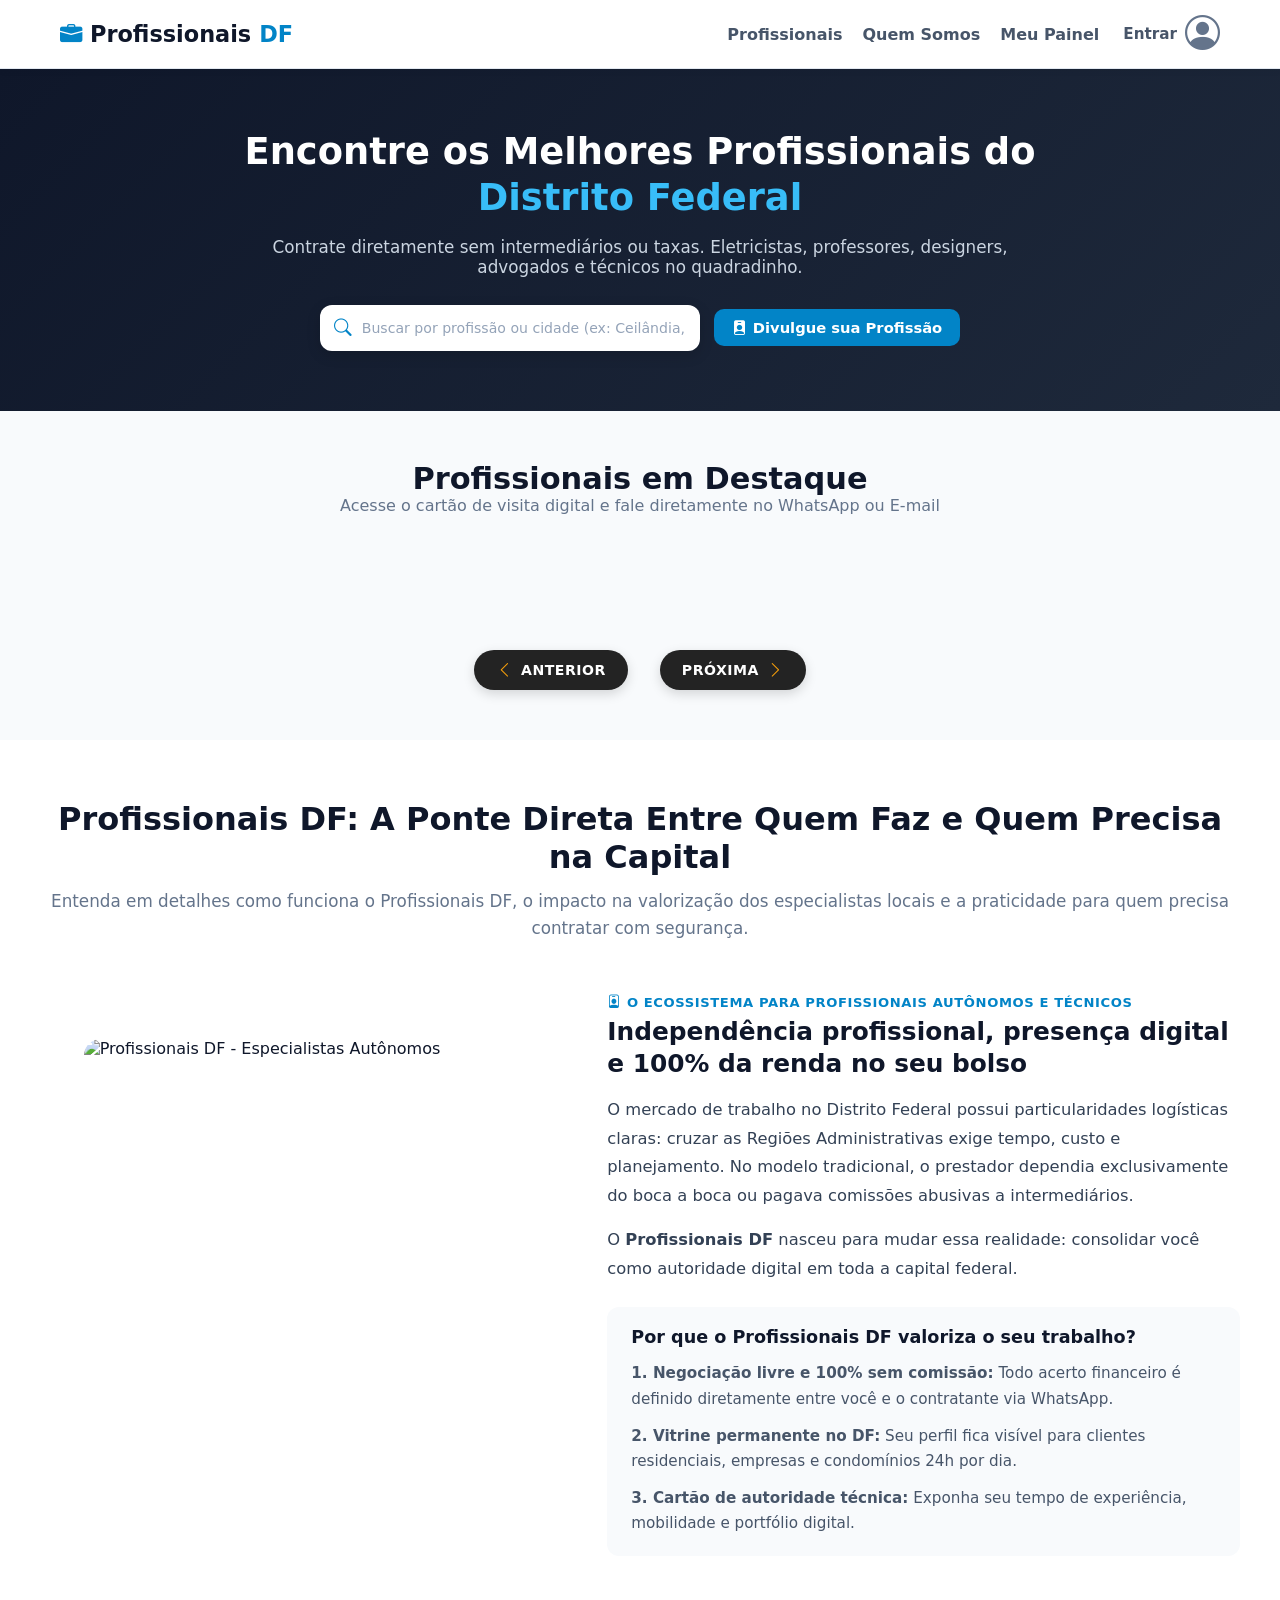
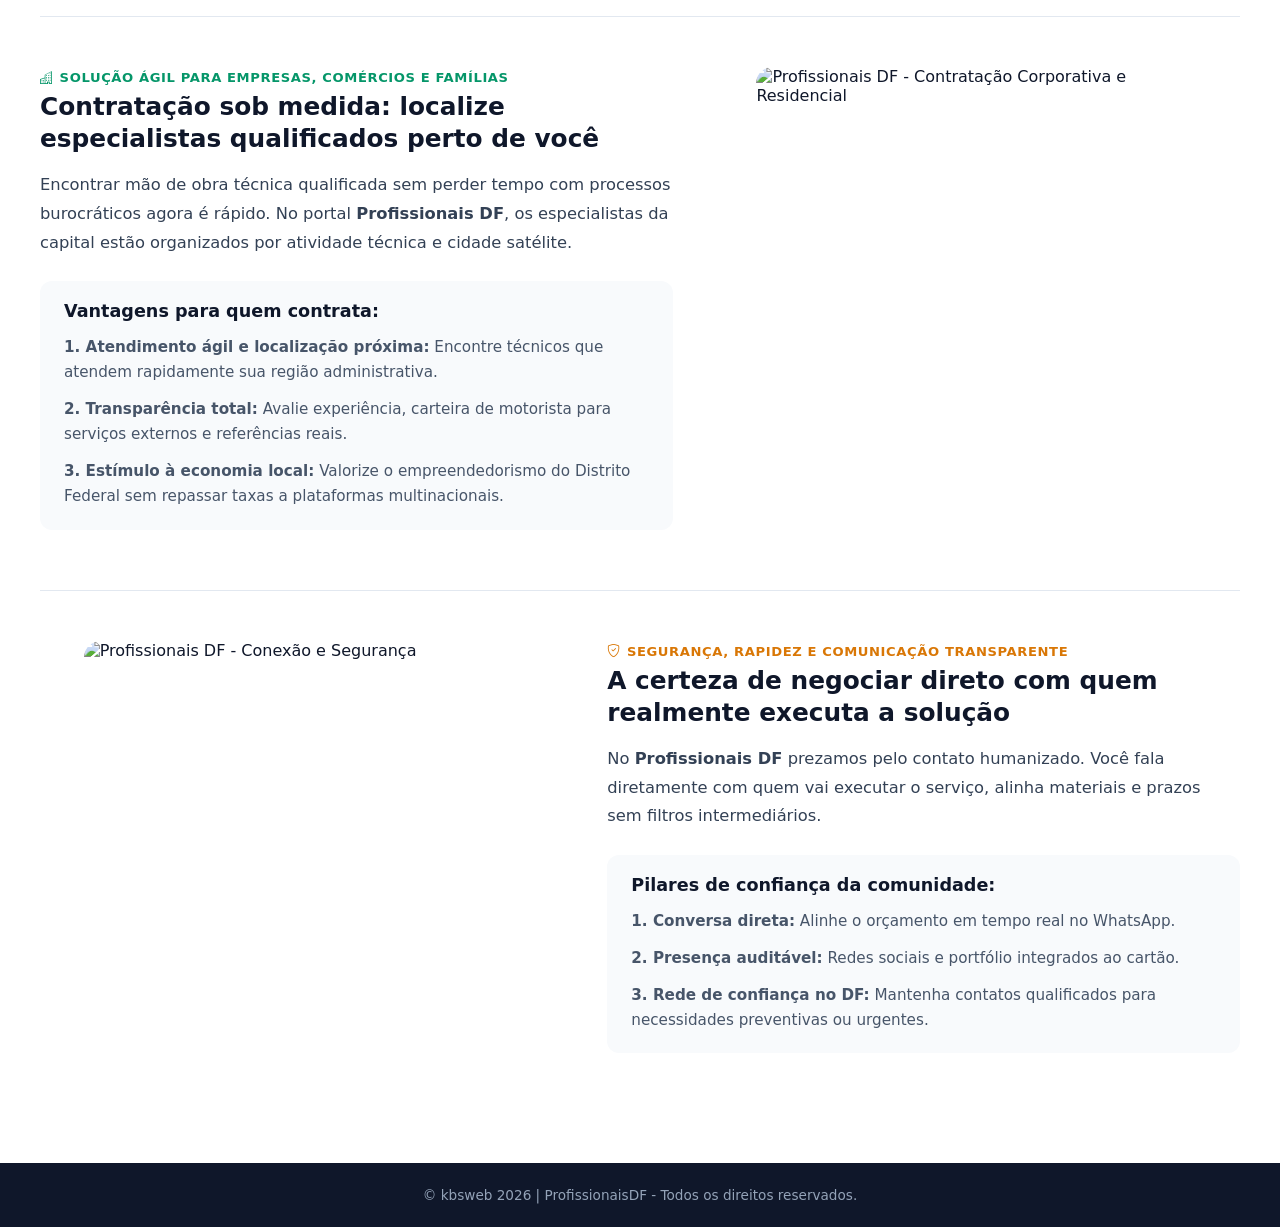
==== commit 671bf723: "PRO2 Melhorando o menu  17-09-26" ====
--- a/index.html
+++ b/index.html
@@ -11,33 +11,19 @@
 </head>
 <body>
 
+
   <!-- ================= HEADER / NAVBAR ================= -->
-<header class="main-header">
+  <header class="main-header">
     <div class="nav-container">
+      <!-- Botão Hambúrguer (só aparece no mobile) -->
       <button class="hamburger-btn" id="hamburgerBtn" aria-label="Abrir Menu">
         <i class="bi bi-list"></i>
       </button>
-
+      <!-- Logo Central / Esquerda -->
       <a href="#" class="brand-logo">
         <i class="bi bi-briefcase-fill"></i> Profissionais<span>DF</span>
       </a>
-
-      <!-- Perfil fixo no topo Mobile (oculto no Desktop) -->
-      <div class="mobile-user-slot" id="mobileUserSlot">
-        <div id="mobileAuthItem">
-          <a href="javascript:void(0)" id="openMobileAuthModalBtn" class="nav-auth-link nav-auth-guest">
-            <i class="bi bi-person-circle nav-guest-icon" style="font-size: 28px; color: #5e5b5ba9;"></i>
-          </a>
-        </div>
-        <div id="mobileUserBadgeItem" style="display: none;">
-          <div class="nav-user-badge">
-            <span id="mobileUserFirstName" class="nav-user-name">Usuário</span>
-            <img id="mobileUserPhoto" src="" alt="Foto" class="nav-user-img">
-          </div>
-        </div>
-      </div>
-
-      <!-- Menu Principal (Desktop completo e Gaveta Mobile) -->
+      <!-- Menu gaveta (exclusivamente os links de navegação) -->
       <nav class="nav-menu" id="navMenu">
         <button class="close-menu-btn" id="closeMenuBtn" aria-label="Fechar Menu">✕</button>
         <ul class="nav-links">
@@ -45,20 +31,23 @@
           <li><a href="#vitrine">Profissionais</a></li>
           <li><a href="#quem-somos">Quem Somos</a></li>
           <li id="navPanelItem"><a href="javascript:void(0)" id="openDashboardNavBtn">Meu Painel</a></li>
-          <li id="navAuthItem">
-            <a href="javascript:void(0)" id="openAuthModalBtn" class="nav-auth-link nav-auth-guest">
-              <span>Entrar</span>
-              <i class="bi bi-person-circle nav-guest-icon" style="font-size: 32px; color: #5e5b5ba9;"></i>
-            </a>
-          </li>
-          <li id="navUserBadgeItem" style="display: none;">
-            <div class="nav-user-badge" id="navUserBadge">
-              <span id="navUserFirstName" class="nav-user-name">Usuário</span>
-              <img id="navUserPhoto" src="" alt="Foto" class="nav-user-img">
-            </div>
-          </li>
         </ul>
       </nav>
+      <!-- Slot ÚNICO de perfil/login (atende Desktop e Mobile simultaneamente) -->
+      <div class="header-user-slot">
+        <div id="navAuthItem">
+          <a href="javascript:void(0)" id="openAuthModalBtn" class="nav-auth-link nav-auth-guest">
+            <span>Entrar</span>
+            <i class="bi bi-person-circle nav-guest-icon " style="font-size: 35px;"></i>
+          </a>
+        </div>
+        <div id="navUserBadgeItem" style="display: none;">
+          <div class="nav-user-badge" id="navUserBadgeBtn" style="cursor: pointer;">
+            <span id="navUserFirstName" class="nav-user-name">Usuário</span>
+            <img id="navUserPhoto" src="" alt="Foto" class="nav-user-img">
+          </div>
+        </div>
+      </div>
     </div>
   </header>
 
--- a/style.css
+++ b/style.css
@@ -1,7 +1,7 @@
 /* ================= GERAL / RESET ================= */
 * { margin: 0; padding: 0; box-sizing: border-box; font-family: 'Poppins',system-ui,-apple-system,BlinkMacSystemFont,sans-serif; }
 
-body { background-color: #f8fafc; color: #0f172a; line-height: 1.6; overflow-x: hidden; }
+body { background-color: #f8fafc; color: #0f172a; overflow-x: hidden; }
 
 /* ================= HEADER E NAVBAR ================= */
 .main-header { position: sticky; top: 0; width: 100%; background: #fff; border-bottom: 1px solid #e2e8f0; z-index: 1000; box-shadow: 0 2px 8px rgba(0, 0, 0, 0.04); }
@@ -16,13 +16,13 @@
 
 .main-header .hamburger-btn { display: none; background: transparent; border: none; outline: none; font-size: 1.85rem; color: #0f172a; cursor: pointer; padding: 0; }
 
-.nav-menu { display: flex; align-items: center; gap: 24px; }
+.nav-menu { display: flex; align-items: center; gap: 24px; margin-left: auto; margin-right: 24px; }
 
 .close-menu-btn { display: none; }
 
 .nav-links { list-style: none; display: flex; align-items: center; gap: 20px; }
 
-.nav-links a { text-decoration: none; color: #475569; font-weight: 600; font-size: 0.95rem; transition: color 0.15s ease; }
+.nav-links a { text-decoration: none; color: #475569; font-weight: 600; font-size: 1rem; transition: color 0.15s ease; }
 
 .nav-links a:hover { color: #0284c7; }
 
@@ -172,23 +172,22 @@
 @media (max-width: 1024px) {
   .cards-grid { grid-template-columns: repeat(2, minmax(0, 1fr)); }
 }
-.mobile-user-slot { display: none; }
+
+
+.header-user-slot { display: flex; align-items: center; flex-shrink: 0; }
 
 @media (max-width: 768px) {
-  .nav-container { display: flex; align-items: center; justify-content: space-between; padding: 12px 16px; }
+  .nav-container { display: flex; align-items: center; justify-content: space-between; padding: 12px 16px; position: relative; }
   .main-header .hamburger-btn { display: flex; align-items: center; justify-content: center; font-size: 1.85rem; order: 1; z-index: 1005; }
   .brand-logo { order: 2; font-size: 1.25rem; }
-  .mobile-user-slot { order: 3; display: flex; align-items: center; }
+  .header-user-slot { order: 3; display: flex; align-items: center; }
   .main-header .close-menu-btn { display: none; }
- 
-.main-header .nav-menu .nav-links li#navAuthItem, .main-header .nav-menu .nav-links li#navUserBadgeItem { display: none; }
-.mobile-user-slot .nav-user-name { font-size: 0.95rem; font-weight: 700; color: #0f172a; white-space: nowrap; margin-right: 6px; }
 
   .main-header .nav-menu { position: absolute; top: 100%; left: 0; width: 100%; height: auto; background: #fff; flex-direction: column; align-items: stretch; padding: 0 24px; box-shadow: 0 12px 24px rgba(0, 0, 0, 0.1); border-bottom: 2px solid #e2e8f0; max-height: 0; overflow: hidden; opacity: 0; visibility: hidden; pointer-events: none; transform: translateY(-12px); transition: max-height 0.5s cubic-bezier(0.25, 1, 0.5, 1),opacity 0.35s ease,transform 0.4s ease,padding 0.4s ease,visibility 0.4s; z-index: 999; }
   .main-header .nav-menu.open { max-height: 480px; opacity: 1; visibility: visible; pointer-events: auto; transform: translateY(0); padding: 20px 24px 28px 24px; }
   .nav-links { flex-direction: column; align-items: stretch; width: 100%; gap: 0; margin-bottom: 18px; }
   .nav-links li { width: 100%; border-bottom: 1px solid #f1f5f9; }
-  .nav-links a { display: block; padding: 14px 4px; font-size: 1rem; font-weight: 600; color: #1e293b; width: 100%; }
+  .nav-links a { display: block; padding: 10px 4px; font-size: 1rem; font-weight: 600; color: #1e293b; width: 100%; }
   .btn-primary-publish { width: 100%; justify-content: center; padding: 12px; font-size: 1rem; }
   .menu-backdrop { display: none; position: fixed; top: 60px; left: 0; right: 0; bottom: 0; background: rgba(0, 0, 0, 0.4); backdrop-filter: blur(2px); z-index: 998; }
   .menu-backdrop.open { display: block; }
@@ -497,12 +496,14 @@
 .nav-user-img { width: 34px; height: 34px; border-radius: 50%; object-fit: cover; border: none; display: block; }
 
 @media (max-width: 768px) {
-  .nav-user-badge { width: 100%; justify-content: space-between; padding: 10px 0; }
+  .nav-user-badge { width: auto; justify-content: flex-end; padding: 0; }
 }
 
 /* ================= ÍCONE DE USUÁRIO VISITANTE (DESLOGADO) ================= */
-.nav-auth-guest { display: inline-flex; align-items: center; gap: 8px; font-weight: 700; color: #0f172a; }
-
-.nav-guest-icon { font-size: 1.45rem; color: #64748b; display: inline-block; vertical-align: middle; }
-
-.nav-auth-guest:hover .nav-guest-icon { color: #0284c7; }+/* ================= ÍCONE DE USUÁRIO VISITANTE (DESLOGADO) ================= */
+.nav-auth-guest { display: inline-flex; align-items: center; gap: 8px; text-decoration: none; color: #475569; font-weight: 600; font-size: 0.95rem; transition: color 0.15s ease; }
+
+.nav-auth-guest:hover { color: #0284c7; }
+
+.nav-guest-icon { font-size: 1.45rem; color: #64748b; display: inline-block; vertical-align: middle; transition: color 0.15s ease; }
+
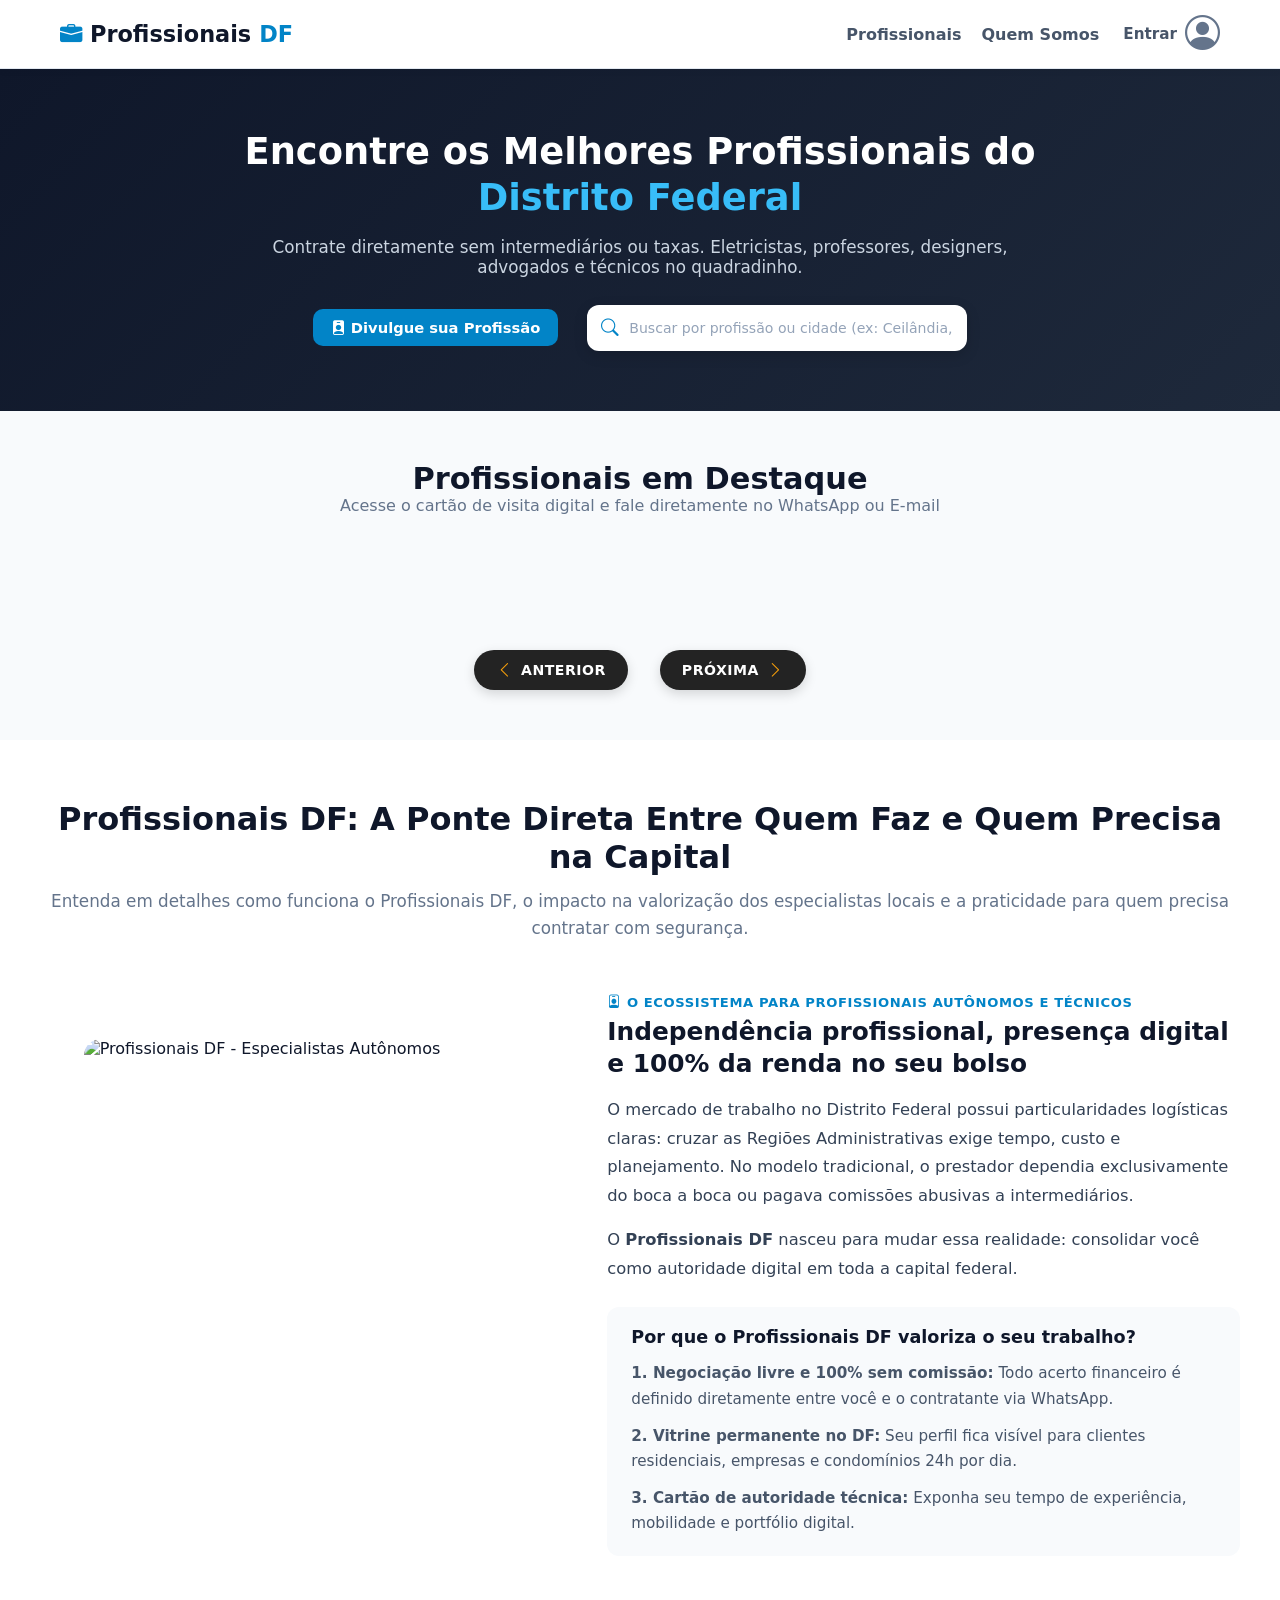
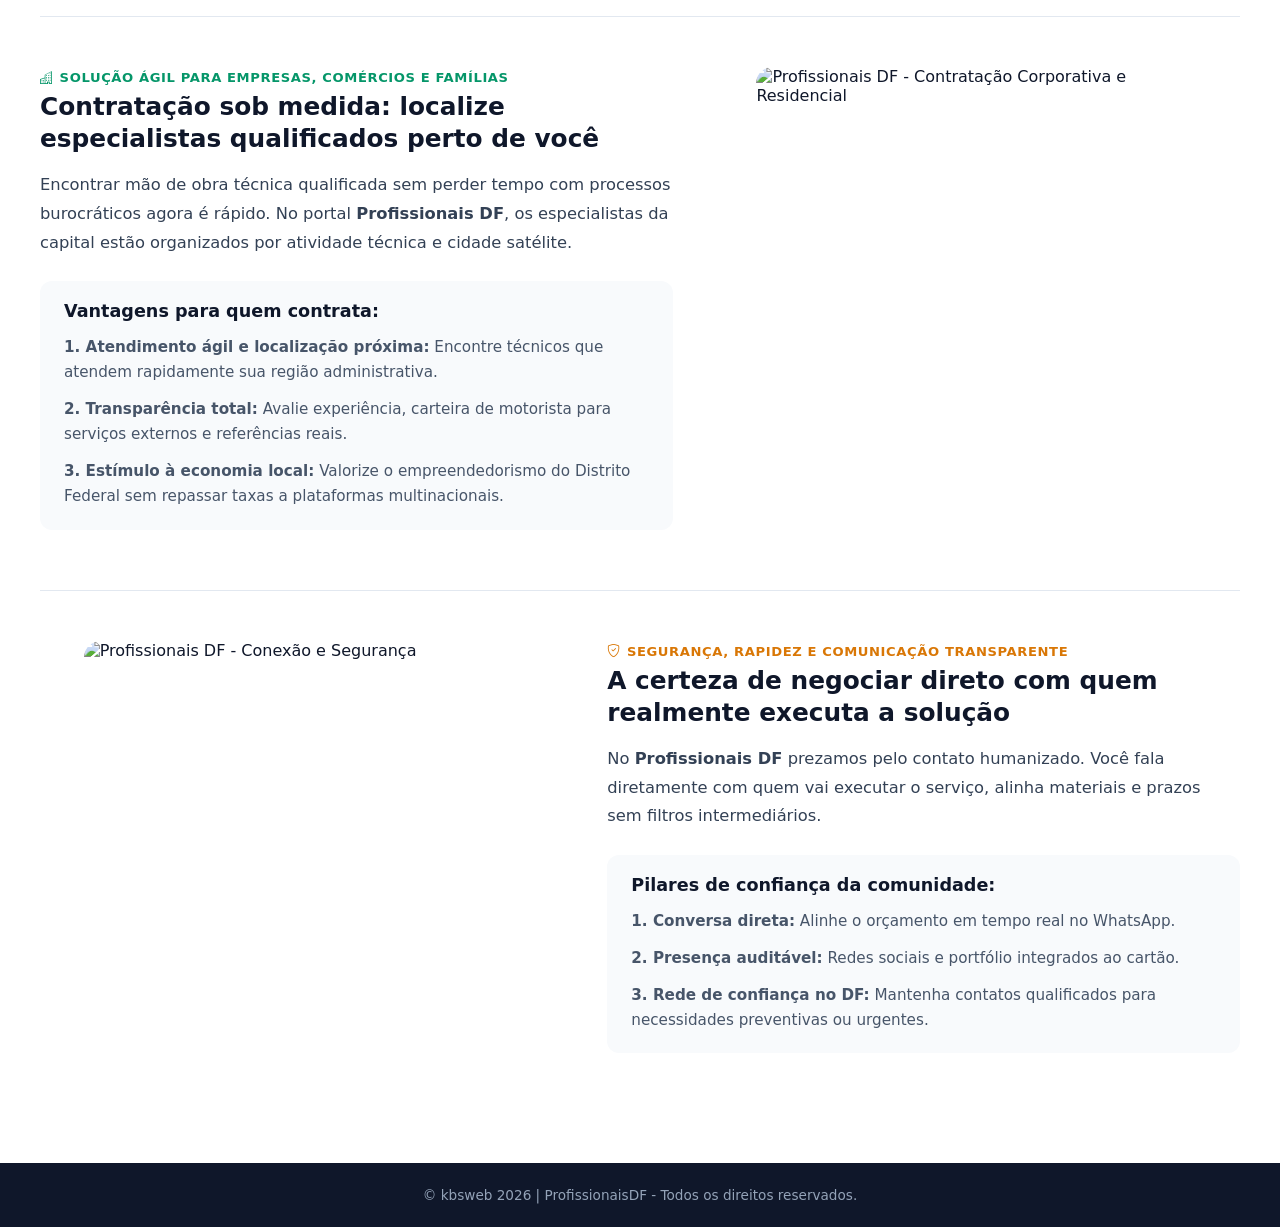
==== commit b31bbb12: "PRO4 adaptação ao firebase 18-09" ====
--- a/index.html
+++ b/index.html
@@ -30,7 +30,7 @@
           <li id="navLogoutItem" style="display: none;"><a href="javascript:void(0)" id="logoutBtn" style="color: #ef4444;">Sair</a></li>
           <li><a href="#vitrine">Profissionais</a></li>
           <li><a href="#quem-somos">Quem Somos</a></li>
-          <li id="navPanelItem"><a href="javascript:void(0)" id="openDashboardNavBtn">Meu Painel</a></li>
+          <!---<li id="navPanelItem"><a href="javascript:void(0)" id="openDashboardNavBtn">Meu Painel</a></li> --->
         </ul>
       </nav>
       <!-- Slot ÚNICO de perfil/login (atende Desktop e Mobile simultaneamente) -->
@@ -54,19 +54,27 @@
   <div class="menu-backdrop" id="menuBackdrop"></div>
 
   <!-- ================= HERO SECTION ================= -->
+<!-- ================= HERO SECTION ================= -->
   <section class="hero-section">
     <div class="hero-content">
       <h1>Encontre os Melhores Profissionais do <span>Distrito Federal</span></h1>
       <p>Contrate diretamente sem intermediários ou taxas. Eletricistas, professores, designers, advogados e técnicos no quadradinho.</p>
       <div class="hero-actions">
+          <!-- Botão com estados nativos do HTML (Zero injeção via JS) -->
+        <button class="btn-primary-publish" id="heroActionBtn">
+          <span id="heroGuestState">
+            <i class="bi bi-person-badge-fill"></i> Divulgue sua Profissão
+          </span>
+          <span id="heroLoggedState" style="display: none;">
+            <i class=""></i> Acessar Meu Painel
+          </span>
+        </button>
         <div class="hero-search-box">
           <i class="bi bi-search"></i>
           <input type="text" id="filtroProfissaoInput" placeholder="Buscar por profissão ou cidade (ex: Ceilândia, Eletricista...)" autocomplete="off">
           <button type="button" id="limparBuscaBtn" class="hero-search-clear" style="display: none;" title="Limpar busca">✕</button>
         </div>
-        <button class="btn-primary-publish" id="heroActionBtn">
-          <i class="bi bi-person-badge-fill"></i> <span id="heroActionText">Divulgue sua Profissão</span>
-        </button>
+      
       </div>
     </div>
   </section>
@@ -79,10 +87,13 @@
     </div>
 
     <div class="cards-grid" id="cardsGrid">
-      <!-- Cards renderizados dinamicamente via JS -->
+      <p id="buscaVaziaMsg" class="busca-vazia-alerta" style="display: none;">
+        Nenhum profissional encontrado para esta busca no DF.
+      </p>
     </div>
   </main>
 
+  
   <!-- ================= PAGINAÇÃO DINÂMICA ================= -->
   <div class="pagination-container" id="paginationContainer" style="margin-bottom: 50px;">
     <button type="button" class="pagination-btn nav-btn" id="btnPaginaAnterior" aria-label="Página anterior">
@@ -209,8 +220,15 @@
       </div>
 
       <!-- Estado A: Cartão Existente -->
+      <!-- Estado A: Cartão Existente -->
       <div id="dashCardViewBlock" class="dash-view-block">
-        <div class="dash-card-preview-wrapper" id="dashCardPreviewContainer"></div>
+        <div class="dash-card-preview-wrapper">
+          <span id="dashStatusBadge" class="status-badge published">
+            <i id="dashStatusBadgeIcon" class="bi bi-check-circle-fill"></i>
+            <span id="dashStatusBadgeText">Publicado na Vitrine</span>
+          </span>
+          <div id="dashCardPreviewSlot"></div>
+        </div>
 
         <div class="dash-actions-row">
           <button type="button" class="dash-btn btn-toggle-status" id="btnToggleStatus">
@@ -237,15 +255,16 @@
     </div>
   </div>
 
-  <!-- ================= MODAL 3: FORMULÁRIO DO CARTÃO ================= -->
+  <!-- ================= MODAL 3: FORMULÁRIO DO CARTAO ================= -->
   <div class="modal-overlay" id="publishModal">
     <div class="modal-card">
       <button class="modal-close-btn" id="closePublishModalBtn">✕</button>
       
       <div class="modal-header">
-        <i class="bi bi-card-heading"></i>
-        <h3 id="formModalTitle">Editar Meu Cartão</h3>
-        <p id="formModalSub">Configure os dados do seu cartão para exibição na vitrine do DF.</p>
+      
+        <h3 id="formModalTitle">Criar Cartão de Visita</h3>
+        <p id="formModalSub"><span style="color: #a70404;font-size: 15px; font-weight: 600;">Aviso:</span> 
+            Preencha seus dados abaixo, seja fiel as informações para que os recrutadores possam entra em cotato com você.</p>
       </div>
 
       <form id="publishForm" class="publish-form-list">
@@ -255,7 +274,7 @@
             <i class="bi bi-camera" id="uploadPlaceholderIcon"></i>
           </div>
           <label for="fotoInput" class="btn-blue-choose">
-            <i class="bi bi-upload"></i> Escolher Foto
+            <i class="bi bi-upload"></i> Editar Foto
           </label>
           <input type="file" id="fotoInput" accept="image/*" class="hidden-file-input">
         </div>
@@ -271,8 +290,8 @@
         <div class="input-row-item">
           <div class="row-icon-box"><i class="bi bi-award"></i></div>
           <div class="row-input-wrap">
-            <label for="experienciaInput">Tempo de Experiência</label>
-            <input type="number" id="experienciaInput" placeholder="Ex: 5 (anos)" required min="0" max="60">
+           <label for="experienciaInput">Tempo de Experiência</label>
+            <input type="number" id="experienciaInput" placeholder="Ex: 5 (anos)" required min="0" max="50">
           </div>
         </div>
 
@@ -309,7 +328,7 @@
           <div class="row-input-wrap">
             <label for="profissaoInput">Profissão / Serviço</label>
             <div class="city-accordion-header" id="profissaoAccordionHeader">
-              <input type="text" id="profissaoInput" placeholder="Selecione sua profissão / serviço" readonly required>
+              <textarea id="profissaoInput" rows="1" placeholder="Selecione sua profissão / serviço" readonly required></textarea>
               <i class="bi bi-chevron-down accordion-arrow" id="profissaoArrowIcon"></i>
             </div>
             <div class="city-accordion-drawer" id="profissaoAccordionDrawer">
@@ -318,11 +337,11 @@
           </div>
         </div>
 
-        <div class="input-row-item">
+    <div class="input-row-item bio-row-item">
           <div class="row-icon-box"><i class="bi bi-chat-left-text"></i></div>
           <div class="row-input-wrap">
             <label for="bioInput">Resumo dos Serviços (Mini Bio)</label>
-            <input type="text" id="bioInput" placeholder="Ex: Manutenção residencial, instalações e suporte rápido." maxlength="120">
+            <textarea id="bioInput" rows="3" placeholder="Ex: Manutenção residencial, instalações e suporte rápido." maxlength="120"></textarea>
           </div>
         </div>
 
@@ -346,15 +365,15 @@
           <div class="row-icon-box"><i class="bi bi-instagram"></i></div>
           <div class="row-input-wrap">
             <label for="instagramInput">Instagram</label>
-            <input type="text" id="instagramInput" placeholder="@seu.perfil">
+            <input type="text" id="instagramInput" placeholder="@seu.perfil" maxlength="25">
           </div>
         </div>
 
         <div class="input-row-item">
           <div class="row-icon-box"><i class="bi bi-linkedin"></i></div>
           <div class="row-input-wrap">
-            <label for="linkedinInput">LinkedIn ou Site</label>
-            <input type="text" id="linkedinInput" placeholder="link ou perfil">
+            <label for="linkedinInput">LinkedIn ou Perfil</label>
+            <input type="text" id="linkedinInput" placeholder="perfil" maxlength="25">
           </div>
         </div>
 
@@ -377,12 +396,23 @@
         <h3 id="modalNome" class="cartao-modal-nome"></h3>
 
         <div class="cartao-modal-detalhes-bloco">
-          <div class="cartao-modal-profissao">
-            <i class="bi bi-person-workspace"></i>
-            <span id="modalProfissao"></span>
+          <div class="cartao-modal-profissoes-lista">
+            <div class="cartao-modal-profissao" id="modalProfissaoLinha1">
+              <i class="bi bi-person-workspace"></i>
+              <span id="modalProfissao1"></span>
+            </div>
+            <div class="cartao-modal-profissao" id="modalProfissaoLinha2" style="display: none;">
+              <i class="bi bi-person-workspace"></i>
+              <span id="modalProfissao2"></span>
+            </div>
+            <div class="cartao-modal-profissao" id="modalProfissaoLinha3" style="display: none;">
+              <i class="bi bi-person-workspace"></i>
+              <span id="modalProfissao3"></span>
+            </div>
           </div>
 
           <div class="cartao-modal-detalhes-lista">
+
             <div class="modal-info-linha-item">
               <i class="bi bi-geo-alt-fill"></i>
               <span id="modalCidade"></span>
@@ -419,16 +449,77 @@
     </div>
   </div>
 
+
+
+  <!-- Toast de Notificação -->
+<!-- Toast de Notificação -->
+  <div id="toastNotification" class="toast-notification">
+    <i class="bi bi-exclamation-circle-fill toast-icon"></i>
+    <span id="toastMessage" class="toast-message"></span>
+  </div>
+
+
+<!-- Template Nativo do Card (Zero HTML gerado por JS) -->
+  <template id="cardVisitaTemplate">
+    <div class="card-visita">
+      <div class="card-perfil-col">
+        <div class="card-avatar">
+          <img class="card-img" src="" alt="Foto">
+        </div>
+        <div class="card-dados-pessoais">
+          <div class="card-header-nome">
+            <h3 class="card-nome"></h3>
+          </div>
+          <div class="card-profissoes-lista">
+            <div class="card-profissao-linha card-prof-linha-1">
+              <i class="bi bi-person-workspace"></i>
+              <span class="card-prof-texto-1"></span>
+            </div>
+            <div class="card-profissao-linha card-prof-linha-2" style="display: none;">
+              <i class="bi bi-person-workspace"></i>
+              <span class="card-prof-texto-2"></span>
+            </div>
+            <div class="card-profissao-linha card-prof-linha-3" style="display: none;">
+              <i class="bi bi-person-workspace"></i>
+              <span class="card-prof-texto-3"></span>
+            </div>
+          </div>
+          <div class="card-linha-discreta">
+            <i class="bi bi-geo-alt-fill"></i>
+            <span class="cidade-texto"></span>
+            <span class="separador-bullet">•</span>
+            <span class="exp-destaque"></span>
+          </div>
+          <button type="button" class="btn-abrir-cartao">
+            <i class="bi bi-person-vcard-fill"></i> Ver mais
+          </button>
+        </div>
+      </div>
+    </div>
+  </template>
+
+
+
+
+
+
+
+
+
+
+
+
+
+
+
+
+
   <!-- Rodapé -->
   <footer class="main-footer">
     <p>&copy; kbsweb 2026 | ProfissionaisDF - Todos os direitos reservados.</p>
   </footer>
 
-  <!-- Toast de Notificação -->
-  <div id="toastNotification" class="toast-notification">
-    <i class="bi bi-exclamation-circle-fill toast-icon"></i>
-    <span id="toastMessage" class="toast-message"></span>
-  </div>
+
 
   <script type="module" src="./js/main.js"></script>
 </body>
--- a/style.css
+++ b/style.css
@@ -26,6 +26,7 @@
 
 .nav-links a:hover { color: #0284c7; }
 
+ /*BOTAO DE MEU PAIENEL*/
 .btn-primary-publish { background: #0284c7; color: #fff; border: none; padding: 10px 18px; border-radius: 10px; font-weight: 600; font-size: 0.92rem; cursor: pointer; display: inline-flex; align-items: center; gap: 6px; transition: background 0.2s ease,transform 0.1s ease; }
 
 .btn-primary-publish:hover { background: #0369a1; }
@@ -43,10 +44,8 @@
 
 .hero-content p { font-size: 1.05rem; color: #cbd5e1; margin-bottom: 28px; }
 
-.hero-actions { display: flex; justify-content: center; gap: 14px; flex-wrap: wrap; }
-
 /* Container que alinha a barra de busca e o botão lado a lado no centro; quebra linha no celular se faltar espaço */
-.hero-actions { display: flex; justify-content: center; align-items: center; gap: 14px; flex-wrap: wrap; }
+.hero-actions { display: flex; justify-content: center; align-items: center; gap: 29px; flex-wrap: wrap; }
 
 /* Caixa branca da busca: define tamanho máximo, cantos arredondados, sombra e alinha os itens internos em linha */
 .hero-search-box { display: flex; align-items: center; background: #fff; border-radius: 12px; padding: 4px 14px; width: 100%; max-width: 380px; box-shadow: 0 4px 14px rgba(0, 0, 0, 0.15); gap: 10px; }
@@ -114,12 +113,13 @@
 .card-linha-discreta .cidade-texto { white-space: nowrap; overflow: hidden; text-overflow: ellipsis; min-width: 0; }
 
 /* Profissão em evidência com suporte a até 2 linhas completas */
-.card-profissao-destaque { display: flex; align-items: flex-start; gap: 6px; font-size: 0.80rem; line-height: 1.25; font-weight: 600; color: #0284c7; min-width: 0; }
-
-.card-profissao-destaque span { display: -webkit-box; -webkit-line-clamp: 2; line-clamp: 2; -webkit-box-orient: vertical; overflow: hidden; word-break: normal; }
-
-.card-profissao-destaque i { font-size: 0.88rem; flex-shrink: 0; margin-top: 1px; }
-
+.card-profissoes-lista { display: flex; flex-direction: column; gap: 3px; width: 100%; min-width: 0; }
+
+.card-profissao-linha { display: flex; align-items: center; gap: 6px; font-size: 0.80rem; line-height: 1.25; font-weight: 600; color: #0284c7; min-width: 0; width: 100%; }
+
+.card-profissao-linha i { font-size: 0.88rem; flex-shrink: 0; }
+
+.card-profissao-linha span { white-space: nowrap; overflow: hidden; text-overflow: ellipsis; min-width: 0; }
 .card-linha-discreta i { color: #94a3b8; font-size: 0.82rem; }
 
 .separador-bullet { color: #cbd5e1; font-weight: bold; }
@@ -188,7 +188,10 @@
   .nav-links { flex-direction: column; align-items: stretch; width: 100%; gap: 0; margin-bottom: 18px; }
   .nav-links li { width: 100%; border-bottom: 1px solid #f1f5f9; }
   .nav-links a { display: block; padding: 10px 4px; font-size: 1rem; font-weight: 600; color: #1e293b; width: 100%; }
-  .btn-primary-publish { width: 100%; justify-content: center; padding: 12px; font-size: 1rem; }
+
+  /*BOTAO DE MEU PAIENEL*/
+ .btn-primary-publish { width: auto; max-width: 320px; justify-content: center; padding: 10px 20px; font-size: 0.90rem; }
+
   .menu-backdrop { display: none; position: fixed; top: 60px; left: 0; right: 0; bottom: 0; background: rgba(0, 0, 0, 0.4); backdrop-filter: blur(2px); z-index: 998; }
   .menu-backdrop.open { display: block; }
 
@@ -208,16 +211,20 @@
   .card-header-nome { align-self: center; /* Mantém o nome centralizado no topo */ padding: 2px 6px; max-width: 100%; width: 100%; box-sizing: border-box; overflow: hidden; text-align: center; margin-bottom: 2px; }
   .card-nome { font-size: 0.68rem; letter-spacing: 0.2px; white-space: nowrap; overflow: hidden; text-overflow: ellipsis; display: block; width: 100%; }
   /* Profissão: alinhada à esquerda com ícone fixo */
-  .card-profissao-destaque { display: flex; align-items: flex-start; justify-content: flex-start; text-align: left; width: 100%; min-width: 0; font-size: 0.79rem; line-height: 1.25; gap: 6px; }
-  .card-profissao-destaque i { font-size: 0.78rem; width: 14px; /* Trava a mesma largura para todos os ícones */ min-width: 14px; text-align: center; flex-shrink: 0; margin-top: 1px; }
-  .card-profissao-destaque span { display: inline; text-align: left; word-break: break-word; }
-  /* Cidade e Idade: alinhados à esquerda na mesma reta do ícone acima */
-  /* Mobile: Cidade e Experiência com quebra fluida e alinhamento impecável */
-  .card-linha-discreta { display: flex; flex-wrap: wrap; align-items: center; justify-content: flex-start; text-align: left; width: 100%; min-width: 0; font-size: 0.72rem; line-height: 1.3; gap: 4px; color: #64748b; }
-  .card-linha-discreta i { font-size: 0.76rem; width: 14px; min-width: 14px; text-align: center; flex-shrink: 0; }
-  .card-linha-discreta .cidade-texto { white-space: nowrap; overflow: hidden; text-overflow: ellipsis; max-width: calc(100% - 20px); }
-  .card-linha-discreta .separador-bullet { display: none; /* Oculta o pontinho no mobile para separar em linha própria */ }
-  .card-linha-discreta .exp-destaque { display: flex; align-items: center; width: 100%; padding-left: 18px; /* Alinha exatamente abaixo do texto da cidade, respeitando o ícone */ font-size: 0.70rem; font-weight: 600; color: #475569; white-space: nowrap; }
+
+  .card-dados-pessoais { display: flex; flex-direction: column; align-items: flex-start; width: 100%; min-width: 0; gap: 4px; padding: 0 4px; box-sizing: border-box; }
+  .card-header-nome { align-self: center; padding: 2px 6px; max-width: 100%; width: 100%; box-sizing: border-box; overflow: hidden; text-align: center; margin-bottom: 2px; }
+  .card-nome { font-size: 0.70rem; letter-spacing: 0.2px; white-space: nowrap; overflow: hidden; text-overflow: ellipsis; display: block; width: 100%; }
+  .card-profissoes-lista { display: flex; flex-direction: column; width: 100%; min-width: 0; gap: 2px; }
+  .card-profissao-linha { display: flex; align-items: center; gap: 4px; font-size: 0.74rem; line-height: 1.25; width: 100%; min-width: 0; text-align: left; }
+  .card-profissao-linha i { font-size: 0.78rem; width: 14px; min-width: 14px; text-align: center; flex-shrink: 0; }
+  .card-profissao-linha span { white-space: nowrap; overflow: hidden; text-overflow: ellipsis; flex: 1; min-width: 0; }
+  .card-linha-discreta { display: flex; flex-wrap: wrap; align-items: center; justify-content: flex-start; text-align: left; width: 100%; min-width: 0; font-size: 0.72rem; line-height: 1.3; gap: 4px; color: #64748b; margin-top: 2px; }
+  .card-linha-discreta i { font-size: 0.66rem; width: 14px; min-width: 14px; text-align: center; flex-shrink: 0; color: #94a3b8; }
+  .card-linha-discreta .cidade-texto { white-space: nowrap; overflow: hidden; text-overflow: ellipsis; flex: 1; min-width: 0; }
+ .card-linha-discreta .separador-bullet { display: none; }
+  .card-linha-discreta .exp-destaque { width: 100%; padding-left: 0; margin-top: 1px; font-size: 0.90rem; font-weight: 600; color: #475569; white-space: nowrap; text-align: left; }
+  
   /* Área de perfil no mobile */
   .card-perfil-col { display: flex; flex-direction: column; align-items: center; text-align: center; padding: 0; border: none; gap: 6px; width: 100%; min-width: 0; }
   /* Botão Ver mais alinhado ao centro no card mobile */
@@ -268,12 +275,14 @@
 
 .row-input-wrap label { font-size: 0.82rem; font-weight: 700; color: #334155; margin-bottom: 2px; }
 
-.row-input-wrap input { border: none; background: transparent; padding: 4px 0; font-size: 0.95rem; color: #0f172a; outline: none; width: 100%; }
-
-.row-input-wrap input::placeholder { color: #94a3b8; font-weight: 400; font-size: 0.88rem; }
-
-.row-input-wrap input:focus { border: none; outline: none; }
-
+.row-input-wrap input,
+.row-input-wrap textarea { border: none; background: transparent; padding: 4px 0; font-size: 0.95rem; color: #0f172a; outline: none; width: 100%; resize: none; line-height: 1.4; font-family: inherit; }
+
+.row-input-wrap input::placeholder,
+.row-input-wrap textarea::placeholder { color: #94a3b8; font-weight: 400; font-size: 0.88rem; }
+
+.row-input-wrap input:focus,
+.row-input-wrap textarea:focus { border: none; outline: none; }
 /* ================= PAGINAÇÃO ESTILO REFERÊNCIA ================= */
 .pagination-container { display: flex; align-items: center; justify-content: center; gap: 16px; margin-top: 45px; flex-wrap: wrap; }
 
@@ -318,11 +327,13 @@
 }
 
 /* ================= ACCORDION DE CIDADES ================= */
-.accordion-item-city { align-items: flex-start!important; }
+/* ================= ACCORDION DE CIDADES E MINI BIO ================= */
+.accordion-item-city,
+.input-row-item:has(textarea) { align-items: flex-start!important; }
 
 .city-accordion-header { display: flex; align-items: center; justify-content: space-between; cursor: pointer; width: 100%; }
 
-.city-accordion-header input { cursor: pointer; }
+.city-accordion-header input, .city-accordion-header textarea { cursor: pointer; }
 
 .accordion-arrow { color: #64748b; font-size: 0.85rem; transition: transform 0.25s ease; pointer-events: none; }
 
@@ -337,6 +348,12 @@
 .city-option { text-align: left; background: transparent; border: none; padding: 8px 10px; font-size: 0.88rem; color: #334155; border-radius: 6px; cursor: pointer; transition: background 0.15s ease,color 0.15s ease; }
 
 .city-option:hover { background: #e2e8f0; color: #0284c7; font-weight: 600; }
+
+.city-option.selected {background: #e0f2fe;color: #0284c7;font-weight: 700;}
+
+.city-option.btn-limpar-prof { color: #dc2626; font-weight: 600; border-bottom: 1px dashed #e2e8f0; border-radius: 0; padding-bottom: 8px; margin-bottom: 4px; }
+
+.city-option.btn-limpar-prof:hover { background: #fee2e2; color: #b91c1c; }
 
 /* ================= SHOW TOAST NOTIFICATION ================= */
 .toast-notification { position: fixed; bottom: 24px; right: 24px; background: #0f172a; color: #fff; padding: 14px 20px; border-radius: 12px; box-shadow: 0 10px 30px rgba(0, 0, 0, 0.25); display: flex; align-items: center; gap: 12px; z-index: 3000; border-left: 4px solid #ef4444; /* Borda vermelha de atenção */ opacity: 0; pointer-events: none; transform: translateY(20px); transition: opacity 0.3s ease,transform 0.3s cubic-bezier(0.25, 1, 0.5, 1); max-width: 90vw; }
@@ -507,3 +524,18 @@
 
 .nav-guest-icon { font-size: 1.45rem; color: #64748b; display: inline-block; vertical-align: middle; transition: color 0.15s ease; }
 
+.busca-vazia-alerta {
+  grid-column: 1 / -1;
+  text-align: center;
+  color: #64748b;
+  font-size: 1.05rem;
+  padding: 40px 0;
+}
+
+.cartao-modal-profissoes-lista {
+  display: flex;
+  flex-direction: column;
+  gap: 5px;
+  width: 100%;
+  margin-bottom: 2px;
+}
